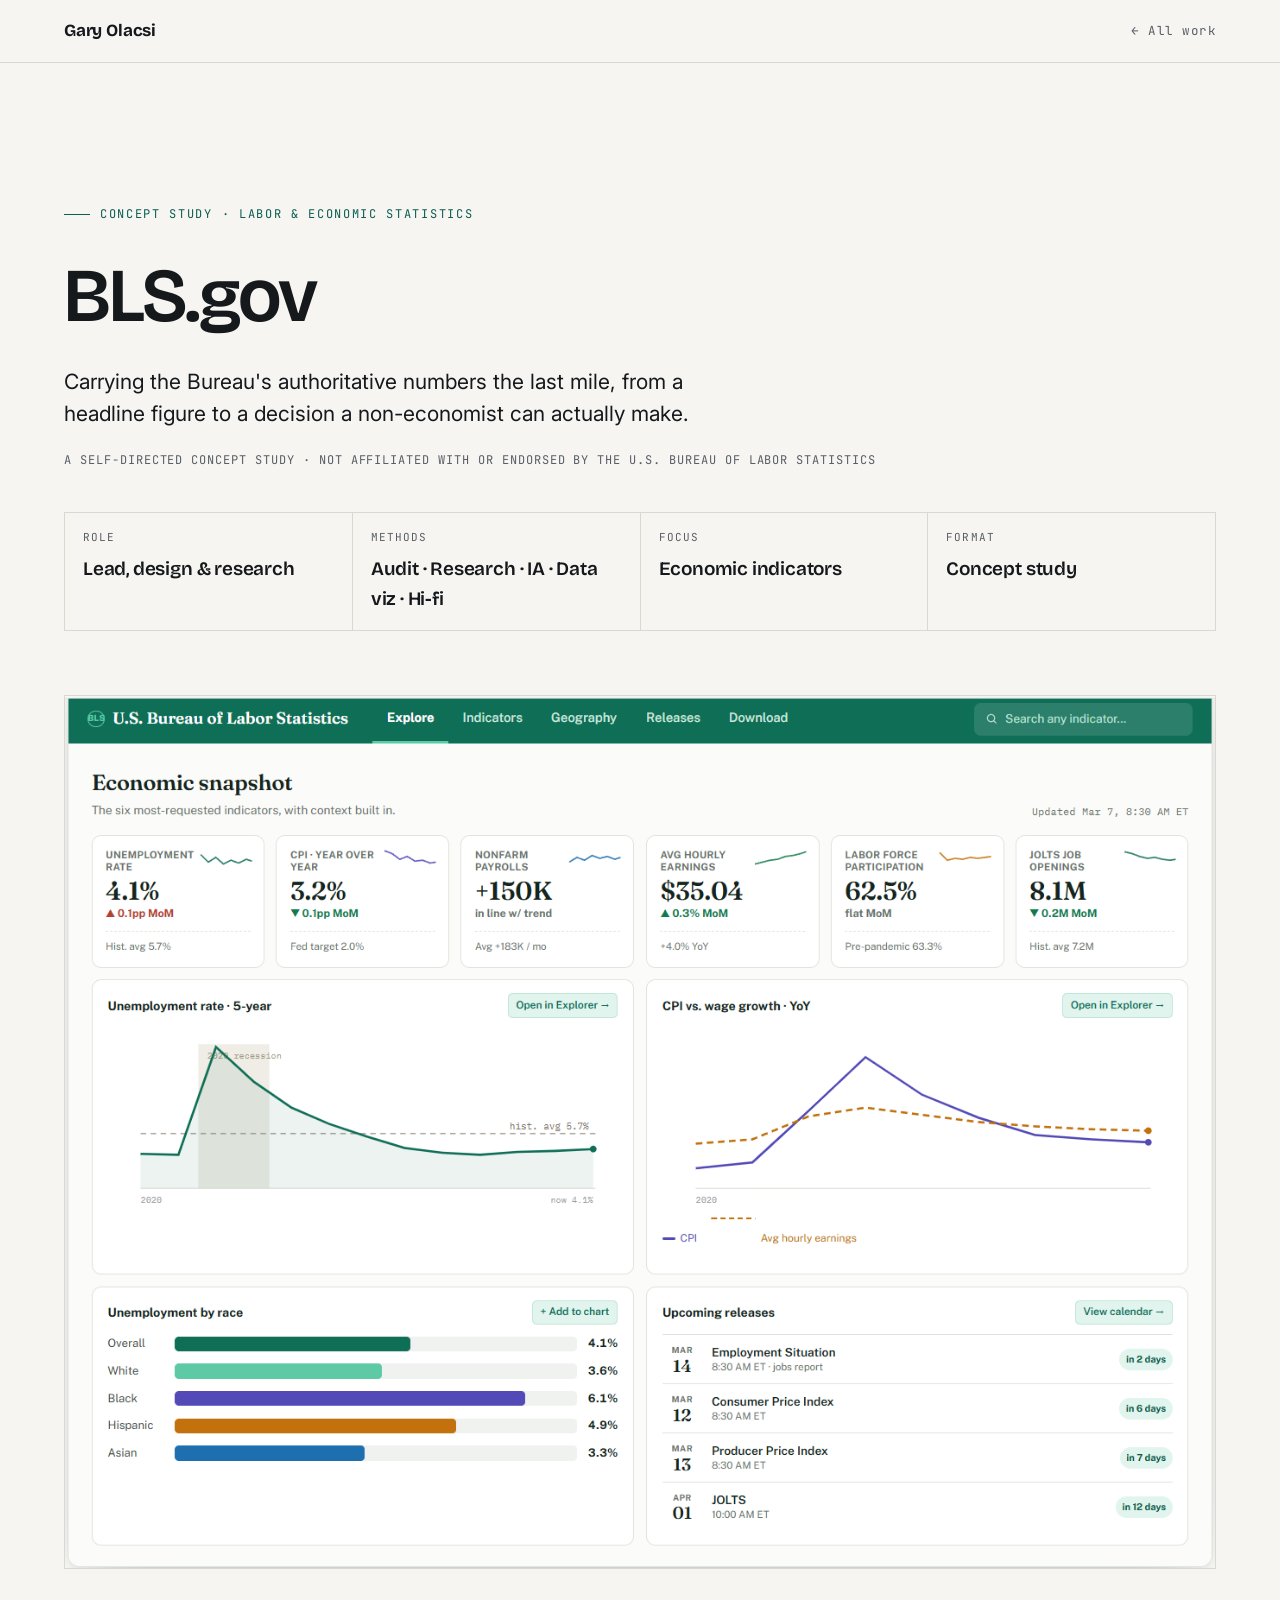
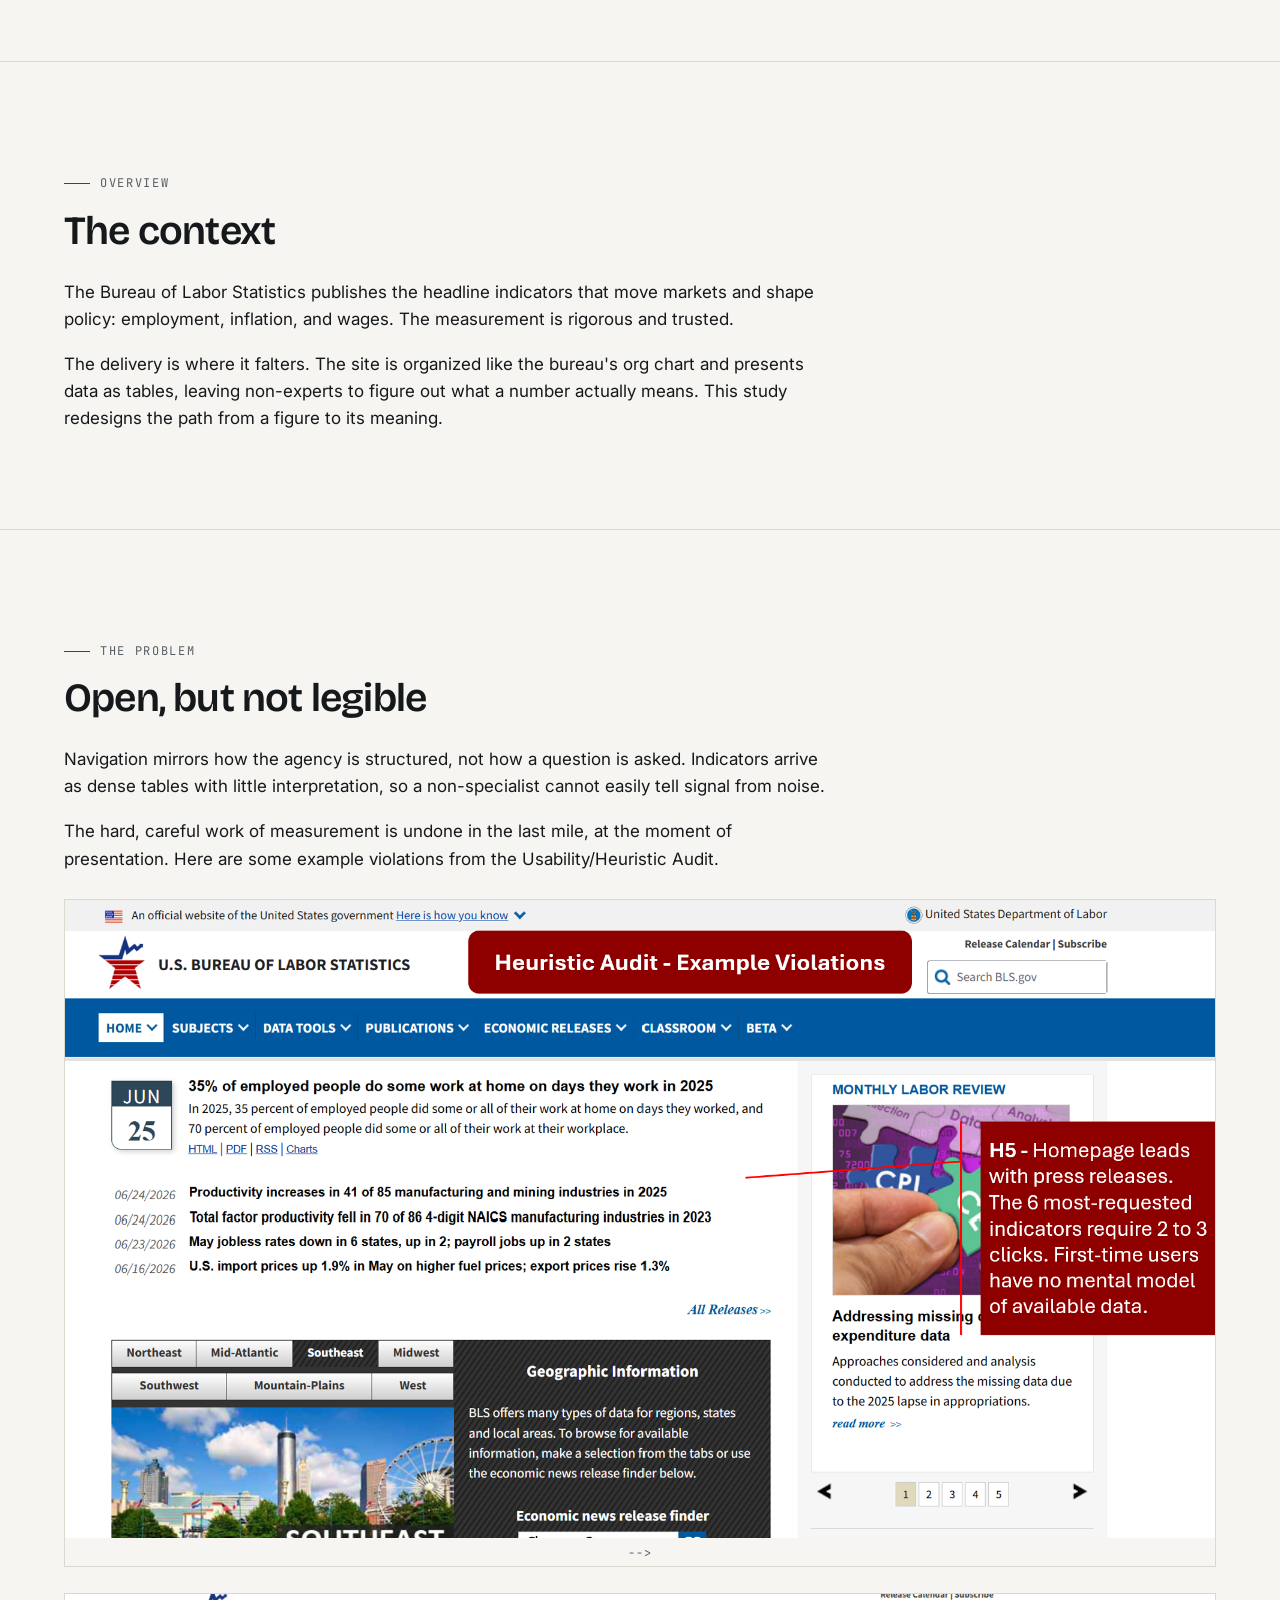
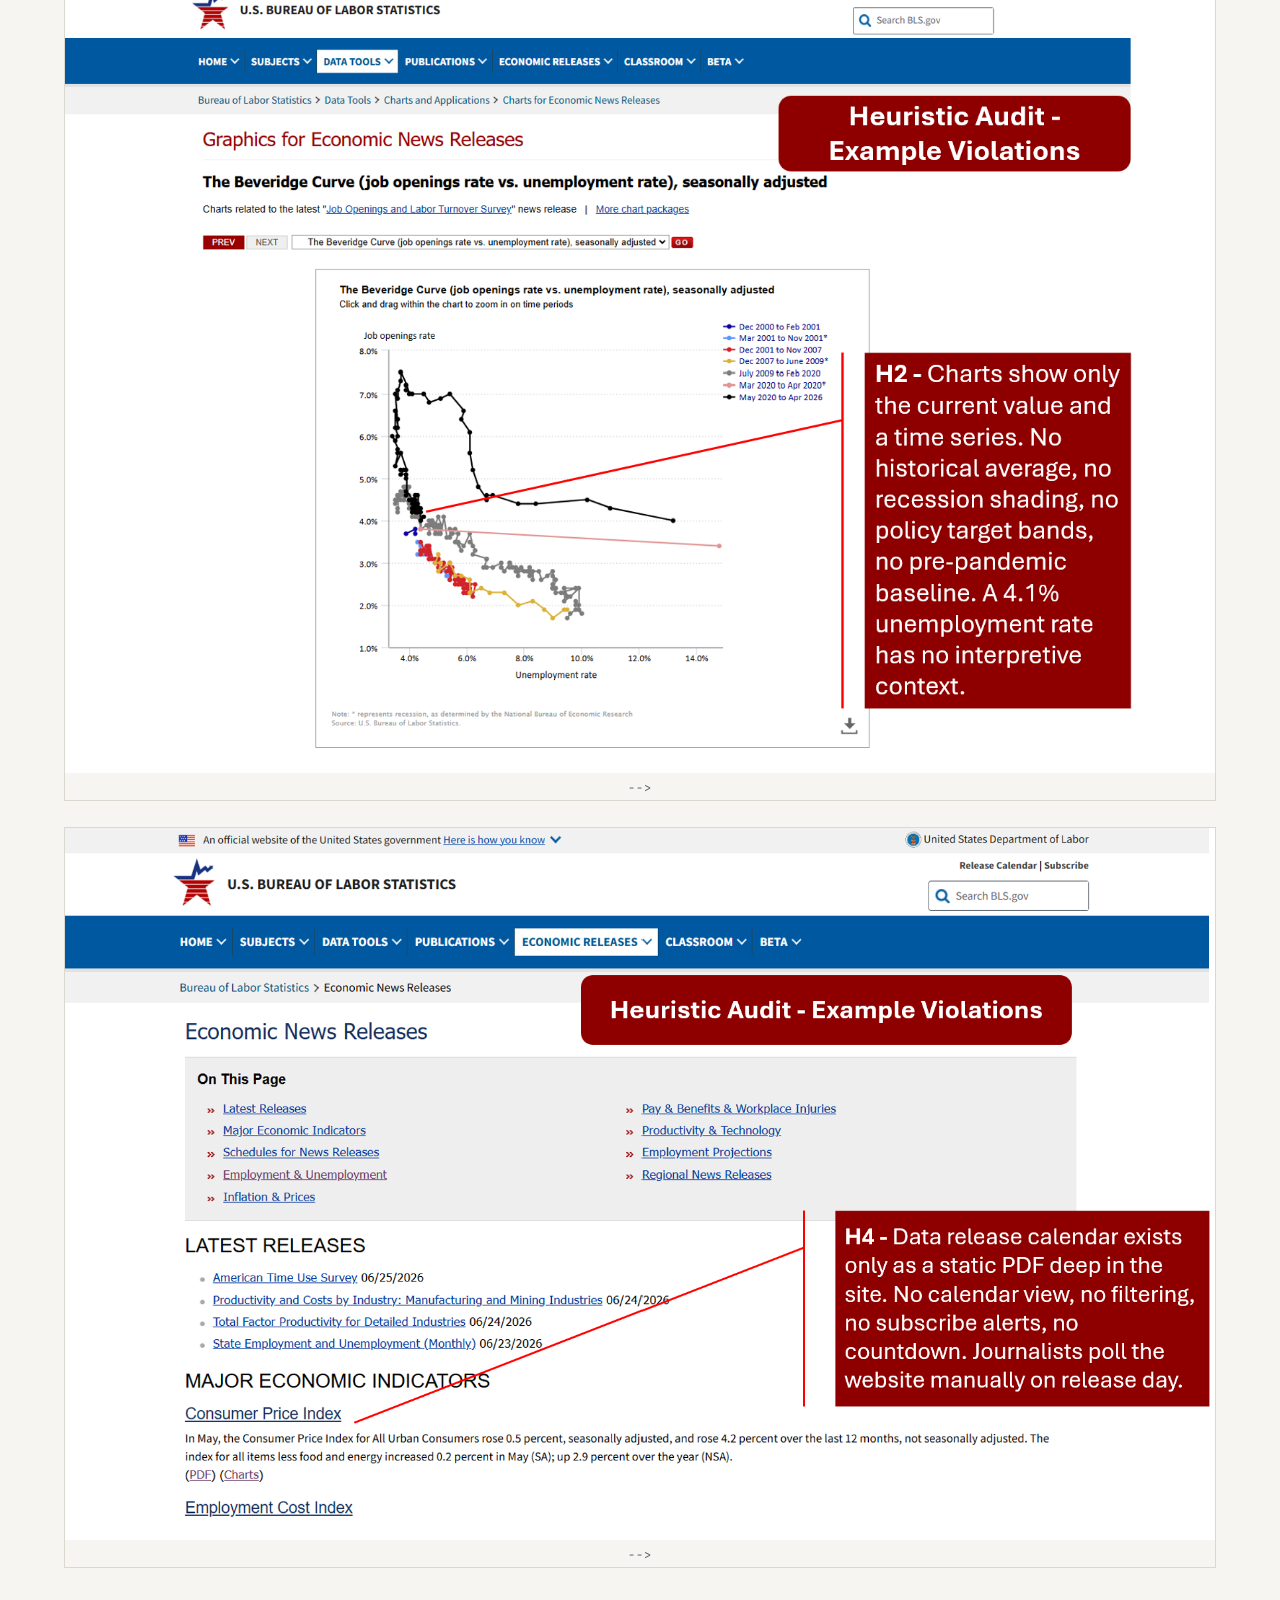
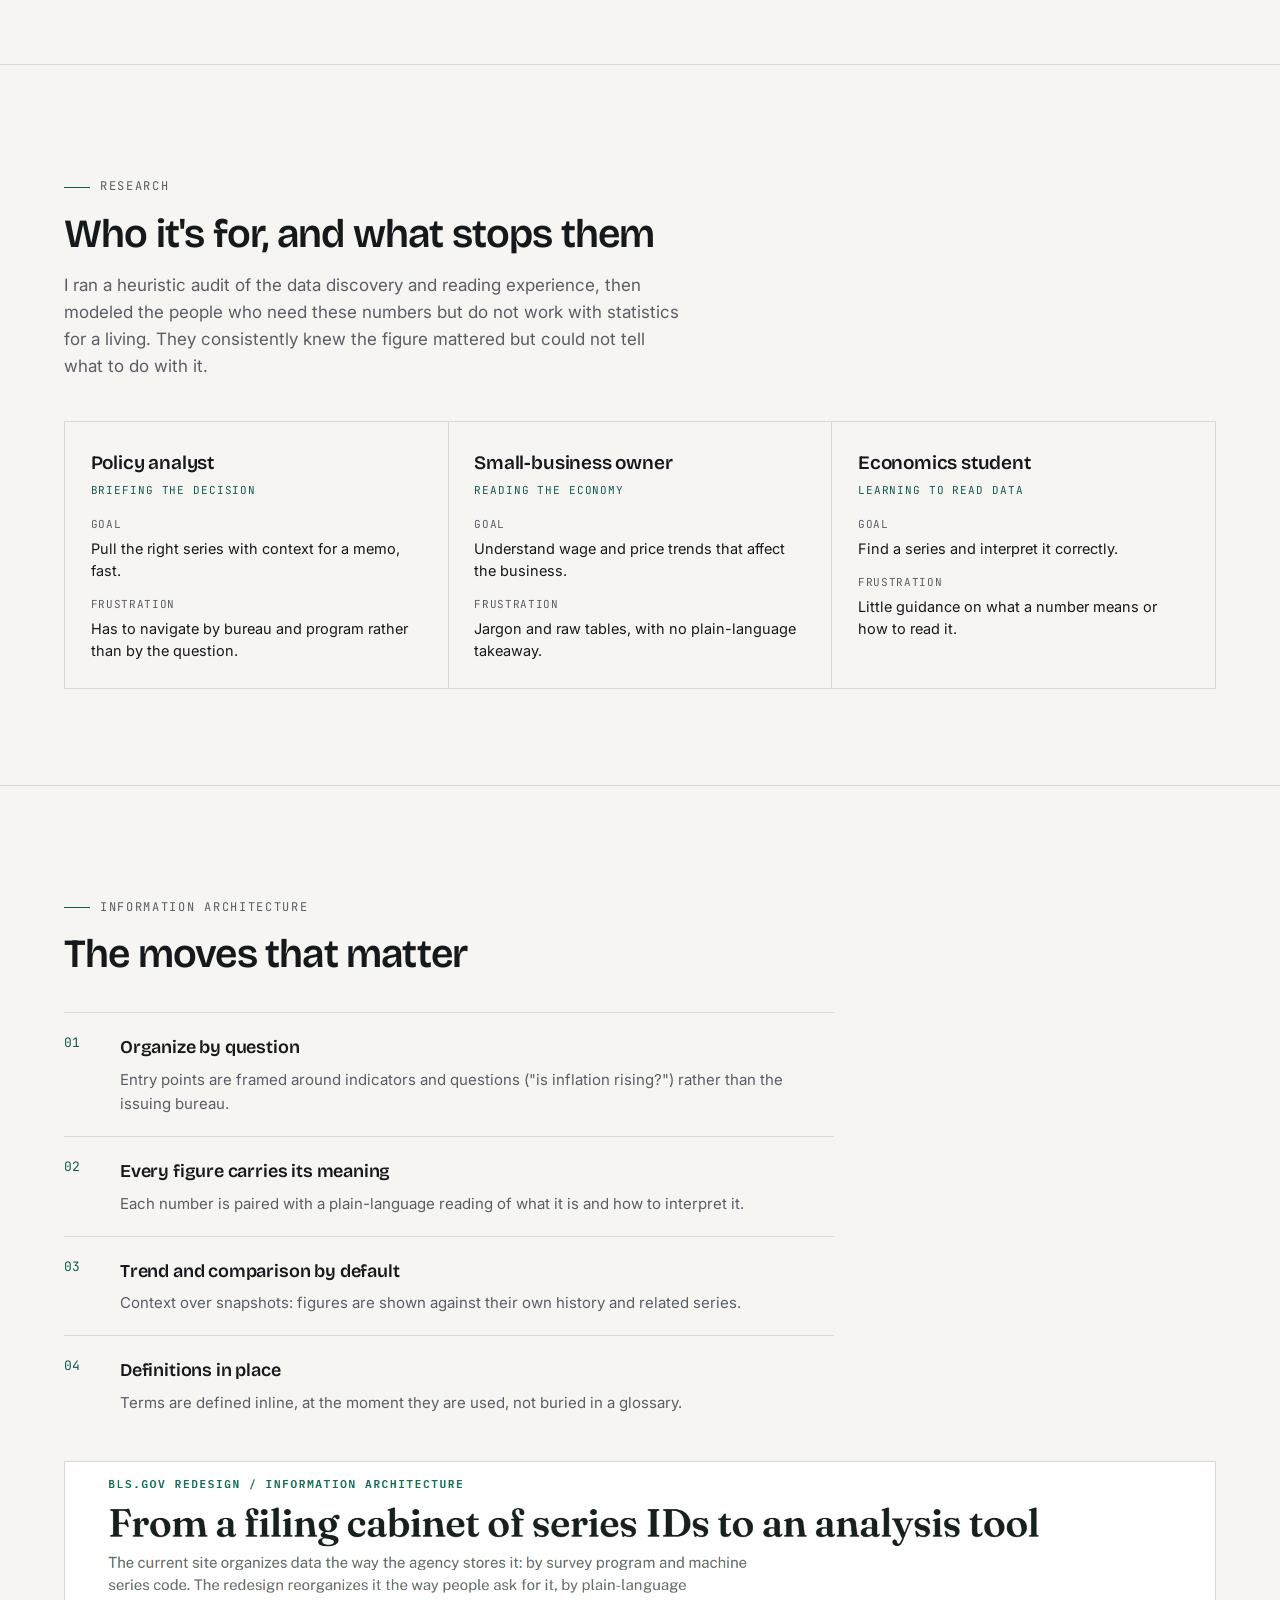
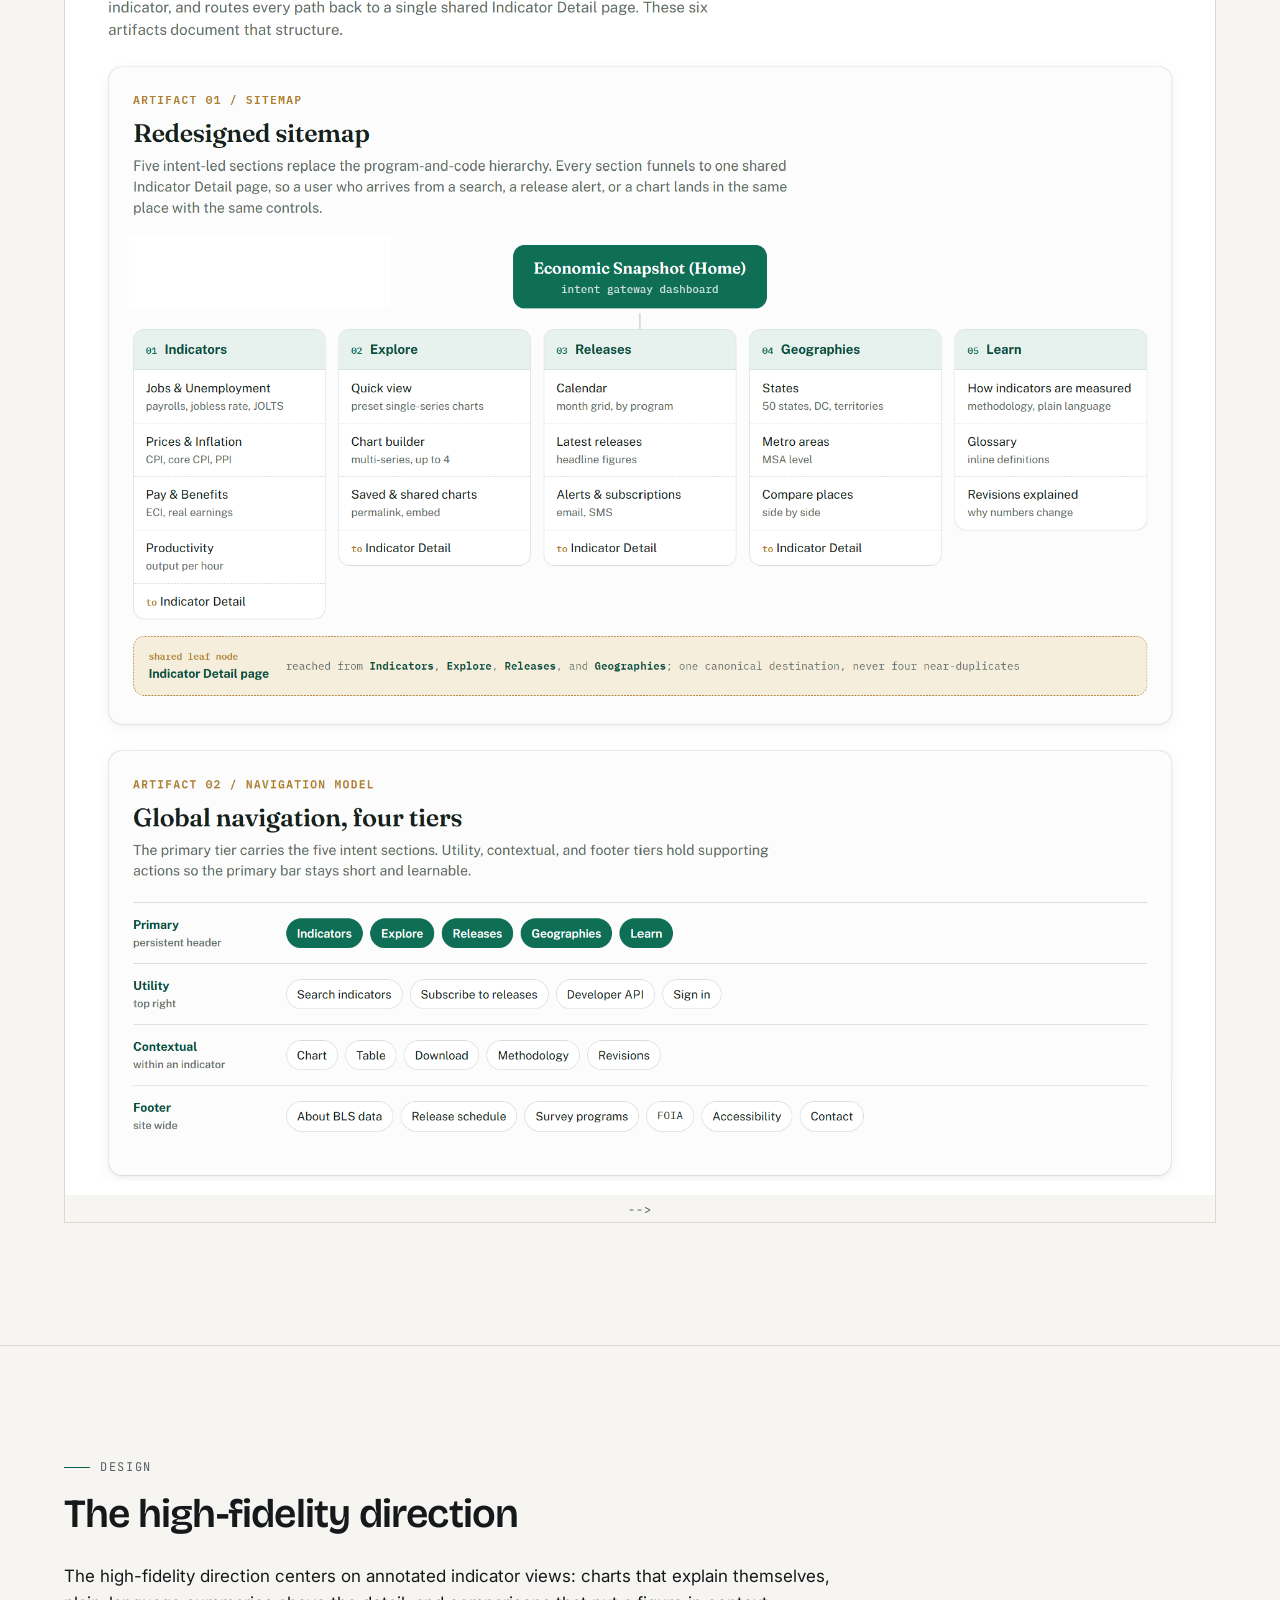
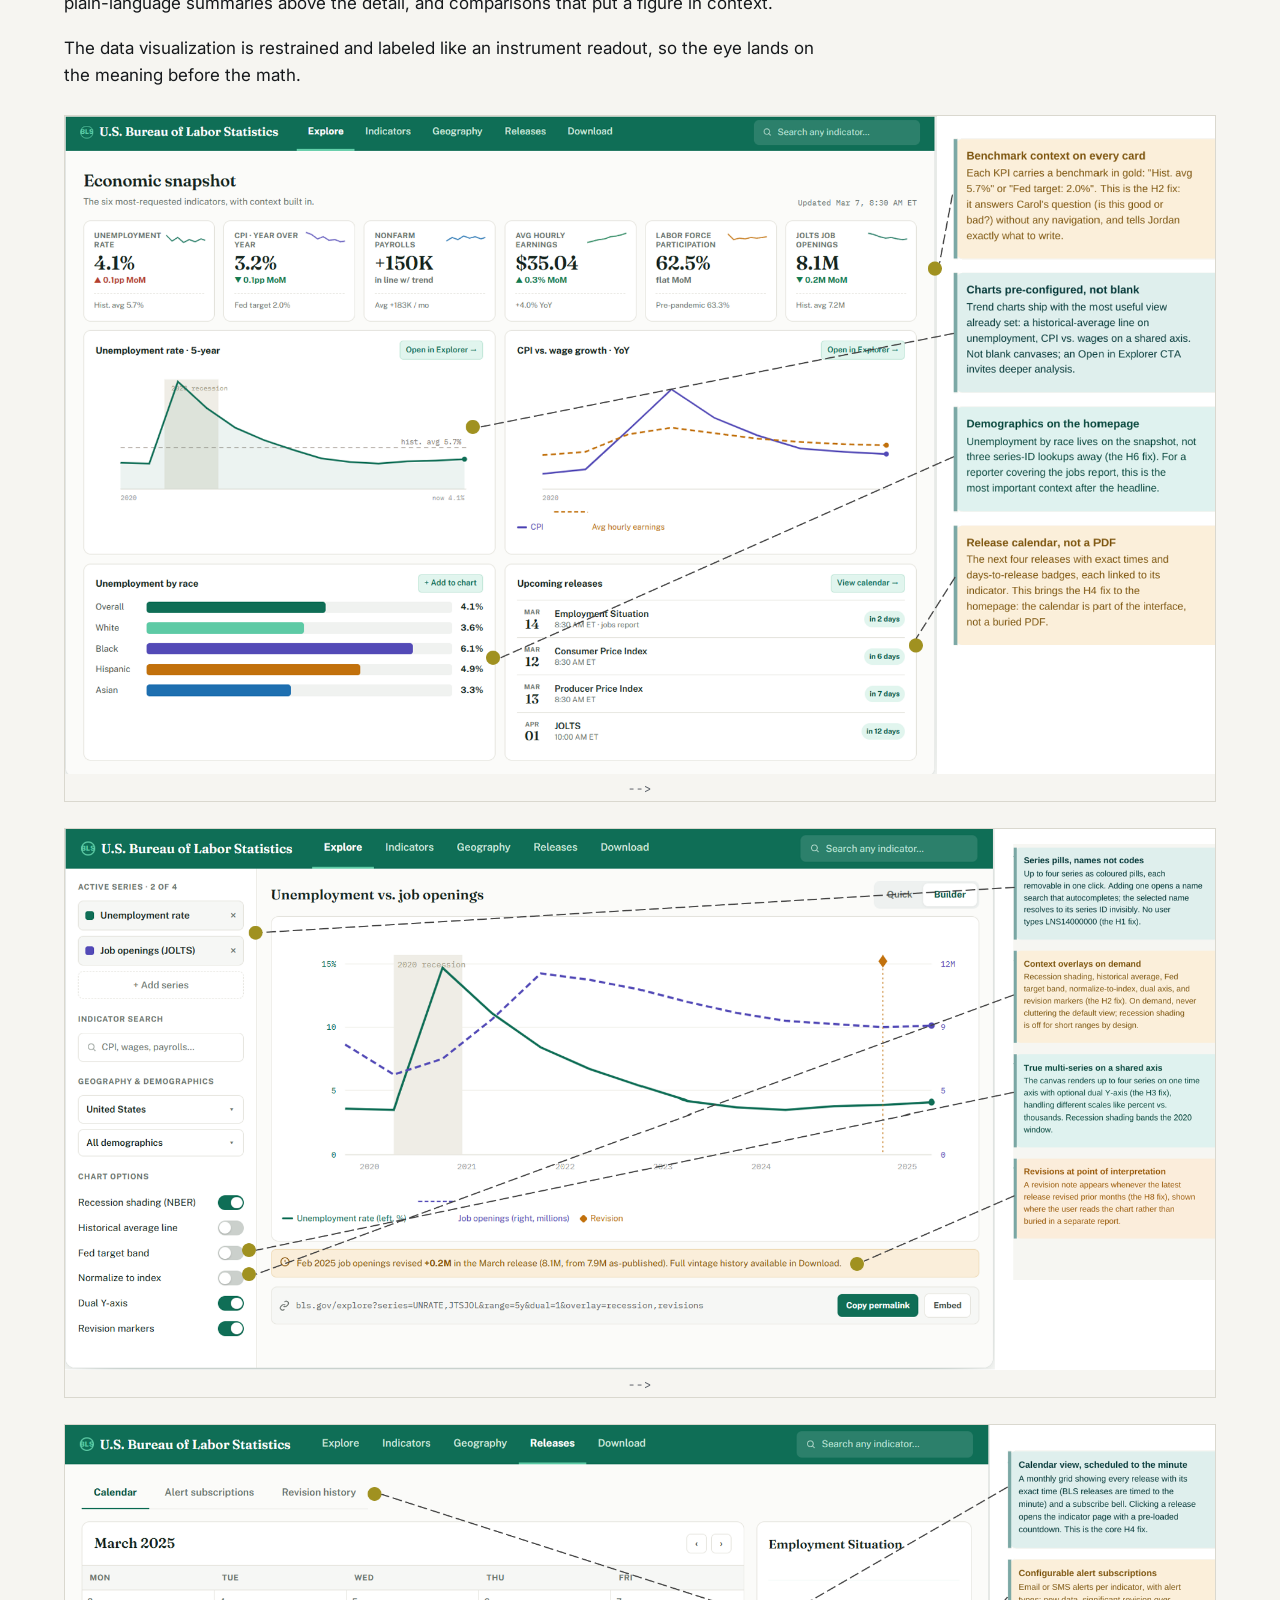
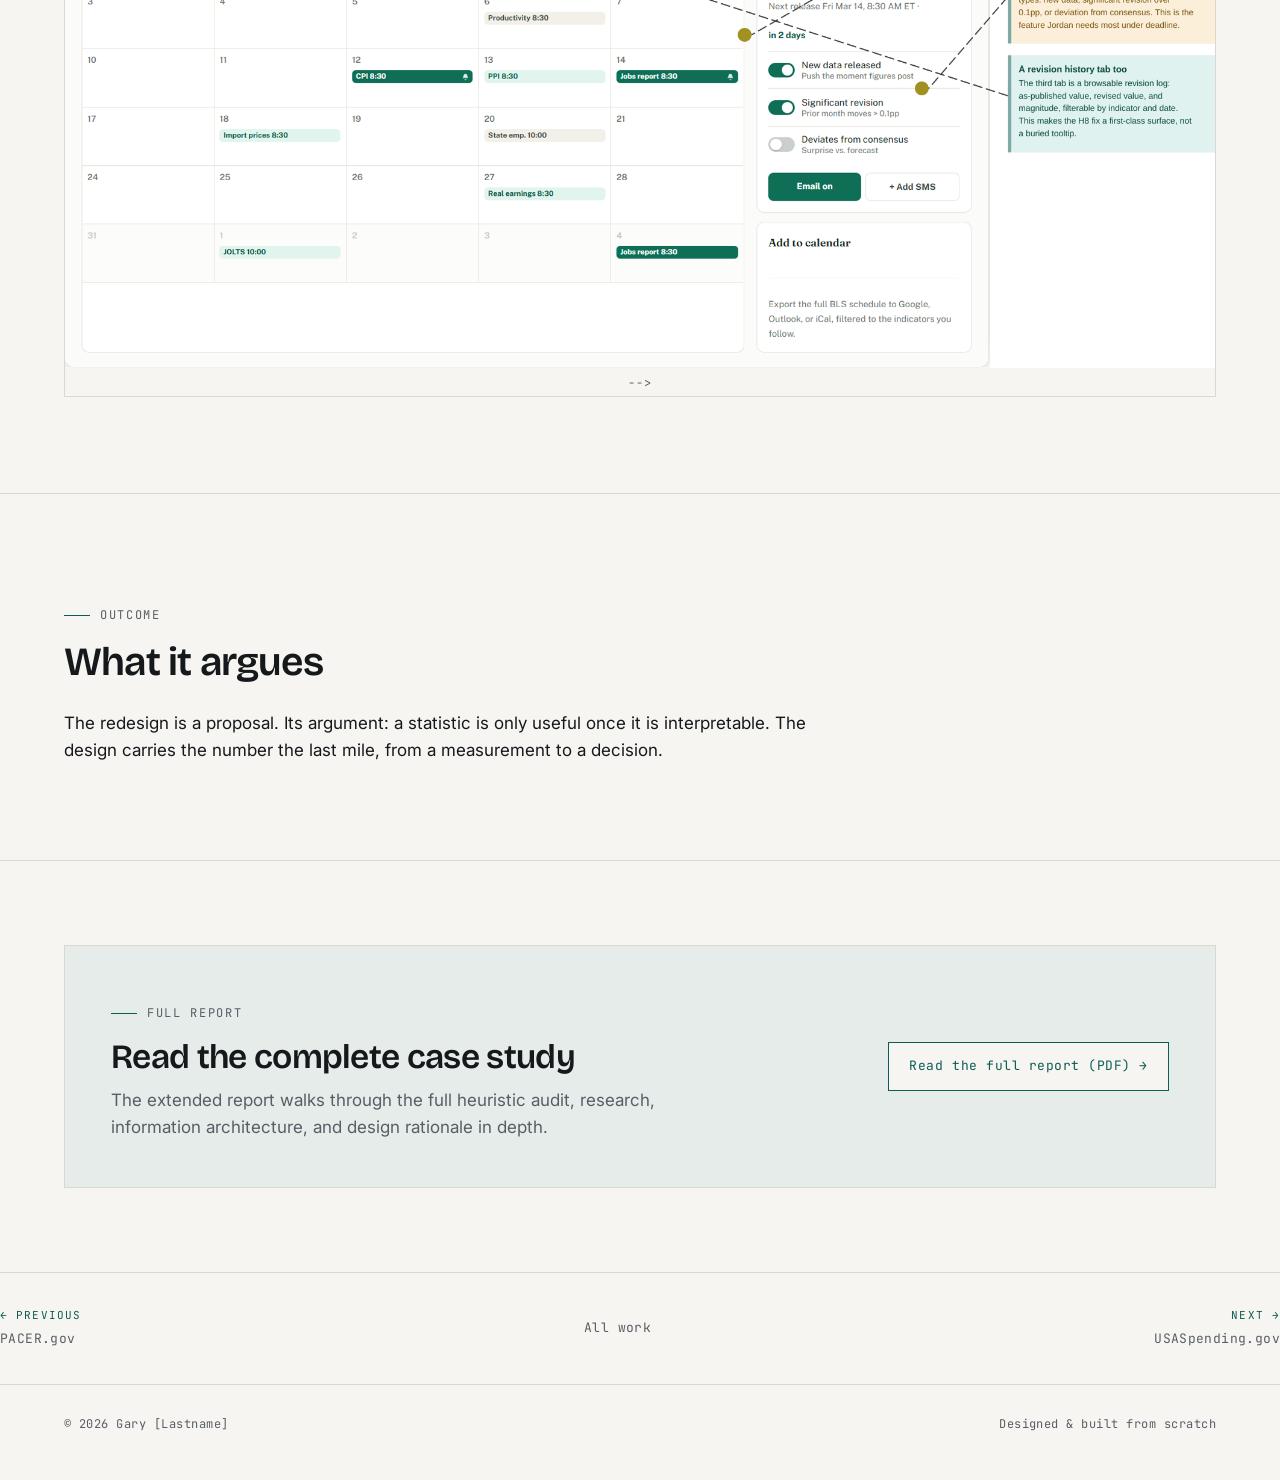
==== bls.html @ 6c7b2edc "Add files via upload" ====
<!DOCTYPE html>
<html lang="en">
<head>
<meta charset="UTF-8" />
<meta name="viewport" content="width=device-width, initial-scale=1.0" />
<title>BLS.gov — Case study — Gary Olacsi</title>
<meta name="description" content="Carrying the Bureau's authoritative numbers the last mile, from a headline figure to a decision a non-economist can actually make." />
<link rel="preconnect" href="https://fonts.googleapis.com" />
<link rel="preconnect" href="https://fonts.gstatic.com" crossorigin />
<link href="https://fonts.googleapis.com/css2?family=Bricolage+Grotesque:opsz,wght@12..96,400;12..96,500;12..96,600;12..96,700&family=Inter:wght@400;500;600&family=JetBrains+Mono:wght@400;500&display=swap" rel="stylesheet" />
<link rel="stylesheet" href="styles.css" />
</head>
<body>

  <header class="topbar">
    <div class="wrap topbar-inner">
      <!-- EDIT: your name -->
      <a href="index.html" class="brand">Gary Olacsi<span class="dot"></span></a>
      <nav class="nav" aria-label="Primary">
        <a class="back-link" href="index.html#work">← All work</a>
      </nav>
    </div>
  </header>

  <main id="top">

    <!-- ===== HERO ===== -->
    <section class="hero">
      <div class="wrap">
        <p class="eyebrow reveal">Concept study · Labor &amp; economic statistics</p>
        <h1 class="reveal">BLS.gov</h1>
        <p class="hero-lede reveal">Carrying the Bureau's authoritative numbers the last mile, from a headline figure to a decision a non-economist can actually make.</p>
        <p class="readout reveal" style="margin-top:20px;">A self-directed concept study · Not affiliated with or endorsed by the U.S. Bureau of Labor Statistics</p>

        <div class="hero-meta reveal">
          <div class="cell"><span class="k">Role</span><span class="v">Lead, design &amp; research</span></div>
          <div class="cell"><span class="k">Methods</span><span class="v">Audit · Research · IA · Data viz · Hi-fi</span></div>
          <div class="cell"><span class="k">Focus</span><span class="v">Economic indicators</span></div>
          <div class="cell"><span class="k">Format</span><span class="v">Concept study</span></div>
        </div>

      </div>
      <!-- EDIT: replace the span with <img src="images/bls-hero2.png" alt="..."> -->
      <div class="wrap-wide">
        <div class="shot cs-shot reveal"><span><img src="images/bls-hero2.png" alt="BLS.gov redesign key screen" /></span></div>
      </div>
    </section>

    <!-- ===== OVERVIEW ===== -->
    <section class="band">
      <div class="wrap">
        <div class="band-head reveal">
          <p class="eyebrow">Overview</p>
          <h2>The context</h2>
        </div>
        <div class="prose reveal" style="margin-top:26px;">
          <p>The Bureau of Labor Statistics publishes the headline indicators that move markets and shape policy: employment, inflation, and wages. The measurement is rigorous and trusted.</p>
          <p>The delivery is where it falters. The site is organized like the bureau's org chart and presents data as tables, leaving non-experts to figure out what a number actually means. This study redesigns the path from a figure to its meaning.</p>
        </div>
      </div>
    </section>

    <!-- ===== PROBLEM ===== -->
    <section class="band">
      <div class="wrap">
        <div class="band-head reveal">
          <p class="eyebrow">The problem</p>
          <h2>Open, but not legible</h2>
        </div>
        <div class="prose reveal" style="margin-top:26px;">
          <p>Navigation mirrors how the agency is structured, not how a question is asked. Indicators arrive as dense tables with little interpretation, so a non-specialist cannot easily tell signal from noise.</p>
          <p>The hard, careful work of measurement is undone in the last mile, at the moment of presentation. Here are some example violations from the Usability/Heuristic Audit.</p>
        </div>
        <!-- EDIT: replace the span with <img src="images/bls-problem-issue.png" alt="..."> -->
        <div class="shot reveal"><span><img src="images/bls-problem-issue.png" alt="..."> --></span></div>
        <div class="prose reveal" style="margin-top:26px;">
          <p></p>
          <p></p>
        </div>
        <!-- EDIT: replace the span with <img src="images/bls-problem-issue2.png" alt="..."> -->
        <div class="shot reveal"><span><img src="images/bls-problem-issue2.png" alt="..."> --></span></div>
        <div class="prose reveal" style="margin-top:26px;">
          <p></p>
          <p></p>
        </div>
        <!-- EDIT: replace the span with <img src="images/bls-problem-issue3.png" alt="..."> -->
        <div class="shot reveal"><span><img src="images/bls-problem-issue3.png" alt="..."> --></span></div>
      </div>
        
    </section>

    <!-- ===== RESEARCH ===== -->
    <section class="band">
      <div class="wrap">
        <div class="band-head reveal">
          <p class="eyebrow">Research</p>
          <h2>Who it's for, and what stops them</h2>
          <p>I ran a heuristic audit of the data discovery and reading experience, then modeled the people who need these numbers but do not work with statistics for a living. They consistently knew the figure mattered but could not tell what to do with it.</p>
        </div>
        <!-- EDIT: swap in your real personas, goals, and pain points -->
        <div class="persona-grid reveal">
          <article class="persona">
            <h3 class="role">Policy analyst</h3>
            <p class="tagline">Briefing the decision</p>
            <dl>
              <dt>Goal</dt><dd>Pull the right series with context for a memo, fast.</dd>
              <dt>Frustration</dt><dd>Has to navigate by bureau and program rather than by the question.</dd>
            </dl>
          </article>
          <article class="persona">
            <h3 class="role">Small-business owner</h3>
            <p class="tagline">Reading the economy</p>
            <dl>
              <dt>Goal</dt><dd>Understand wage and price trends that affect the business.</dd>
              <dt>Frustration</dt><dd>Jargon and raw tables, with no plain-language takeaway.</dd>
            </dl>
          </article>
          <article class="persona">
            <h3 class="role">Economics student</h3>
            <p class="tagline">Learning to read data</p>
            <dl>
              <dt>Goal</dt><dd>Find a series and interpret it correctly.</dd>
              <dt>Frustration</dt><dd>Little guidance on what a number means or how to read it.</dd>
            </dl>
          </article>
        </div>
      </div>
    </section>

    <!-- ===== INFORMATION ARCHITECTURE ===== -->
    <section class="band">
      <div class="wrap">
        <div class="band-head reveal">
          <p class="eyebrow">Information architecture</p>
          <h2>The moves that matter</h2>
        </div>
        <ol class="steps reveal">
          <li><h4>Organize by question</h4><p>Entry points are framed around indicators and questions ("is inflation rising?") rather than the issuing bureau.</p></li>
          <li><h4>Every figure carries its meaning</h4><p>Each number is paired with a plain-language reading of what it is and how to interpret it.</p></li>
          <li><h4>Trend and comparison by default</h4><p>Context over snapshots: figures are shown against their own history and related series.</p></li>
          <li><h4>Definitions in place</h4><p>Terms are defined inline, at the moment they are used, not buried in a glossary.</p></li>
        </ol>
        <!-- EDIT: drop your sitemap / IA diagram here -->
        <!-- EDIT: replace the span with <img src="images/bls-ia-rationale.png" alt="..."> -->
        <div class="shot reveal"><span><img src="images/bls-ia-rationale.png" alt="..."> --></span></div>
        <div class="prose reveal" style="margin-top:26px;">
          <p></p>
          <p></p>
 
      </div>
    </section>

    <!-- ===== DESIGN ===== -->
    <section class="band">
      <div class="wrap">
        <div class="band-head reveal">
          <p class="eyebrow">Design</p>
          <h2>The high-fidelity direction</h2>
        </div>
        <div class="prose reveal" style="margin-top:26px;">
          <p>The high-fidelity direction centers on annotated indicator views: charts that explain themselves, plain-language summaries above the detail, and comparisons that put a figure in context.</p>
          <p>The data visualization is restrained and labeled like an instrument readout, so the eye lands on the meaning before the math.</p>
        </div>
        <!-- EDIT: replace the span with <img src="images/bls-redesign-home.png" alt="..."> -->
        <div class="shot reveal"><span><img src="images/bls-redesign-home.png" alt="..."> --></span></div>
        <div class="prose reveal" style="margin-top:26px;">
          <p></p>
          <p></p>
        </div>
        <!-- EDIT: replace the span with <img src="images/bls-redesign-DataTool.png" alt="..."> -->
        <div class="shot reveal"><span><img src="images/bls-redesign-DataTool.png" alt="..."> --></span></div>
        <!-- EDIT: replace the span with <img src="images/bls-redesign-ReleaseSchedule.png" alt="..."> -->
        <div class="shot reveal"><span><img src="images/bls-redesign-ReleaseSchedule.png" alt="..."> --></span></div>
      </div>
    </section>

    <!-- ===== OUTCOME ===== -->
    <section class="band">
      <div class="wrap">
        <div class="band-head reveal">
          <p class="eyebrow">Outcome</p>
          <h2>What it argues</h2>
        </div>
        <div class="prose reveal" style="margin-top:26px;">
          <p>The redesign is a proposal. Its argument: a statistic is only useful once it is interpretable. The design carries the number the last mile, from a measurement to a decision.</p>
        </div>
      </div>
    </section>

    <!-- ===== FULL REPORT ===== -->
    <section class="report">
      <div class="wrap">
        <div class="report-card reveal">
          <div class="rc-text">
            <p class="eyebrow">Full report</p>
            <h2>Read the complete case study</h2>
            <p>The extended report walks through the full heuristic audit, research, information architecture, and design rationale in depth.</p>
          </div>
          <!-- EDIT: point href at your report, e.g. reports/bls-report.pdf (or an external link) -->
          <a class="btn accent" href="reports/bls-report.pdf">Read the full report (PDF) →</a>
        </div>
      </div>
    </section>

    <!-- ===== PAGER ===== -->
    <nav class="pager" aria-label="More case studies">
      <div class="wrap pager-inner">
        <a class="prev" href="pacer.html"><span class="lbl">← Previous</span>PACER.gov</a>
        <a class="back-link" href="index.html#work">All work</a>
        <a class="next" href="usaspending.html"><span class="lbl">Next →</span>USASpending.gov</a>
      </div>
    </nav>

  </main>

  <footer>
    <div class="wrap foot-inner">
      <p>© <span id="year"></span> Gary [Lastname]</p>
      <p>Designed &amp; built from scratch</p>
    </div>
  </footer>

  <script>
    document.getElementById("year").textContent = new Date().getFullYear();
    var els = document.querySelectorAll(".reveal");
    if ("IntersectionObserver" in window && !window.matchMedia("(prefers-reduced-motion: reduce)").matches) {
      var io = new IntersectionObserver(function (entries) {
        entries.forEach(function (e) { if (e.isIntersecting) { e.target.classList.add("in"); io.unobserve(e.target); } });
      }, { threshold: 0.12 });
      els.forEach(function (el) { io.observe(el); });
    } else { els.forEach(function (el) { el.classList.add("in"); }); }
  </script>

</body>
</html>
---- styles.css ----
/* ============================================================
   Portfolio: shared design system
   Edit colors and fonts here once; every page updates.
   ============================================================ */

:root {
  --paper:      #F6F5F1;
  --paper-2:    #EFEEE8;
  --ink:        #16191C;
  --muted:      #595E66;
  --line:       #DAD8CF;
  --accent:     #0C5D52;
  --accent-ink: #073A33;
  --accent-tint:#E5ECE9;

  --display: "Bricolage Grotesque", ui-sans-serif, system-ui, sans-serif;
  --body:    "Inter", ui-sans-serif, system-ui, sans-serif;
  --mono:    "JetBrains Mono", ui-monospace, "SFMono-Regular", monospace;

  --maxw: 1320px;
  --wide: 1500px;
  --readw: 70ch;
  --gutter: clamp(20px, 5vw, 64px);
}

* { box-sizing: border-box; }
html { scroll-behavior: smooth; }
@media (prefers-reduced-motion: reduce) { html { scroll-behavior: auto; } }

body {
  margin: 0;
  background: var(--paper);
  color: var(--ink);
  font-family: var(--body);
  font-size: 17px;
  line-height: 1.6;
  -webkit-font-smoothing: antialiased;
  text-rendering: optimizeLegibility;
}

a { color: inherit; }

.wrap {
  max-width: var(--maxw);
  margin: 0 auto;
  padding-left: var(--gutter);
  padding-right: var(--gutter);
}

/* ---------- monospace readout / eyebrow system (the signature) ---------- */
.readout {
  font-family: var(--mono);
  font-size: 12px;
  letter-spacing: 0.08em;
  text-transform: uppercase;
  color: var(--muted);
}
.eyebrow {
  font-family: var(--mono);
  font-size: 12px;
  letter-spacing: 0.14em;
  text-transform: uppercase;
  color: var(--accent);
  display: inline-flex;
  align-items: center;
  gap: 10px;
}
.eyebrow::before {
  content: "";
  width: 26px;
  height: 1px;
  background: var(--accent);
  display: inline-block;
}

/* ---------- top bar ---------- */
.topbar {
  position: sticky;
  top: 0;
  z-index: 50;
  background: color-mix(in srgb, var(--paper) 86%, transparent);
  backdrop-filter: saturate(140%) blur(8px);
  border-bottom: 1px solid var(--line);
}
.topbar-inner {
  display: flex;
  align-items: center;
  justify-content: space-between;
  height: 62px;
}
.brand {
  font-family: var(--display);
  font-weight: 700;
  font-size: 17px;
  letter-spacing: -0.01em;
  text-decoration: none;
}
.brand .dot { color: var(--accent); }
.nav { display: flex; gap: 26px; align-items: center; }
.nav a {
  font-family: var(--mono);
  font-size: 12.5px;
  letter-spacing: 0.04em;
  text-decoration: none;
  color: var(--muted);
  padding: 4px 0;
  border-bottom: 1px solid transparent;
  transition: color .18s ease, border-color .18s ease;
}
.nav a:hover, .nav a:focus-visible { color: var(--ink); border-color: var(--accent); }
@media (max-width: 680px) { .nav.primary { display: none; } }

/* back link used on case study pages */
.back-link {
  font-family: var(--mono);
  font-size: 12.5px;
  letter-spacing: 0.04em;
  text-decoration: none;
  color: var(--muted);
  display: inline-flex;
  gap: 8px;
  transition: color .18s ease;
}
.back-link:hover, .back-link:focus-visible { color: var(--accent); }

/* ---------- hero ---------- */
.hero { padding: clamp(56px, 11vw, 130px) 0 clamp(48px, 8vw, 92px); }
.hero h1 {
  font-family: var(--display);
  font-weight: 600;
  font-size: clamp(34px, 6.4vw, 76px);
  line-height: 1.02;
  letter-spacing: -0.025em;
  margin: 22px 0 0;
  max-width: 16ch;
}
.hero h1 em { font-style: normal; color: var(--accent); }
.hero-lede {
  margin: 30px 0 0;
  font-size: clamp(17px, 2.1vw, 21px);
  line-height: 1.55;
  max-width: 54ch;
  color: var(--ink);
}
.hero-meta {
  margin-top: 42px;
  display: grid;
  grid-template-columns: repeat(4, minmax(0,1fr));
  gap: 1px;
  background: var(--line);
  border: 1px solid var(--line);
}
.hero-meta .cell { background: var(--paper); padding: 16px 18px; }
.hero-meta .k { display: block; font-family: var(--mono); font-size: 11px; letter-spacing: 0.1em; text-transform: uppercase; color: var(--muted); }
.hero-meta .v { display: block; margin-top: 7px; font-family: var(--display); font-weight: 600; font-size: clamp(15px, 1.8vw, 19px); letter-spacing: -0.01em; }
@media (max-width: 1080px) { .hero-meta { grid-template-columns: repeat(2,1fr); } }

/* ---------- generic section frame ---------- */
.band { padding: clamp(54px, 8vw, 96px) 0; border-top: 1px solid var(--line); }
.band-head { max-width: 60ch; }
.band-head h2 {
  font-family: var(--display);
  font-weight: 600;
  font-size: clamp(26px, 3.6vw, 40px);
  line-height: 1.08;
  letter-spacing: -0.02em;
  margin: 16px 0 0;
}
.band-head p { color: var(--muted); margin: 16px 0 0; max-width: 56ch; }

/* ---------- selected work (home) ---------- */
.work-list { margin-top: 48px; display: grid; gap: 1px; background: var(--line); border: 1px solid var(--line); }
.case {
  background: var(--paper);
  display: grid;
  grid-template-columns: 64px 1fr;
  gap: 0 28px;
  padding: clamp(26px, 4vw, 42px) clamp(22px, 3vw, 38px);
  transition: background .2s ease;
}
.case:hover { background: var(--paper-2); }
.case-index { font-family: var(--mono); font-size: 13px; color: var(--accent); padding-top: 6px; }
.case-title {
  font-family: var(--display);
  font-weight: 600;
  font-size: clamp(22px, 3vw, 32px);
  letter-spacing: -0.02em;
  line-height: 1.1;
  margin: 0;
}
.case-title a { text-decoration: none; transition: color .18s ease; }
.case-title a:hover, .case-title a:focus-visible { color: var(--accent); }
.case-kicker { font-family: var(--mono); font-size: 12px; letter-spacing: 0.08em; text-transform: uppercase; color: var(--muted); margin: 0 0 8px; }
.case-summary { margin: 16px 0 0; max-width: 60ch; color: var(--ink); }

.case-grid { display: grid; grid-template-columns: repeat(2, minmax(0,1fr)); gap: 22px 38px; margin-top: 26px; }
.case-grid h4 { font-family: var(--mono); font-size: 11.5px; letter-spacing: 0.1em; text-transform: uppercase; color: var(--accent); margin: 0 0 8px; font-weight: 500; }
.case-grid p { margin: 0; font-size: 15.5px; line-height: 1.55; color: var(--ink); }
@media (max-width: 620px) { .case-grid { grid-template-columns: 1fr; } }

/* methods: a plain readout line, NOT clickable chips */
.case-methods {
  margin-top: 24px;
  font-family: var(--mono);
  font-size: 12.5px;
  letter-spacing: 0.03em;
  color: var(--muted);
  line-height: 1.7;
}
.case-methods .label { color: var(--accent); text-transform: uppercase; letter-spacing: 0.1em; margin-right: 6px; }

/* the one real link out of each card */
.case-cta {
  margin-top: 26px;
  display: inline-flex;
  align-items: center;
  gap: 9px;
  font-family: var(--mono);
  font-size: 13px;
  letter-spacing: 0.03em;
  color: var(--accent);
  text-decoration: none;
  border-bottom: 1px solid transparent;
  padding-bottom: 2px;
  transition: border-color .18s ease, gap .18s ease;
}
.case-cta:hover, .case-cta:focus-visible { border-color: var(--accent); gap: 14px; }

/* image slot the user can drop a screenshot into */
.shot {
  margin-top: 26px;
  aspect-ratio: 16 / 8;
  border: 1px dashed var(--line);
  background:
    repeating-linear-gradient(135deg, transparent 0 12px, rgba(12,93,82,0.03) 12px 13px),
    var(--paper-2);
  display: flex;
  align-items: center;
  justify-content: center;
  text-align: center;
  overflow: hidden;
}
.shot.tall { aspect-ratio: 16 / 10; }
.shot span { font-family: var(--mono); font-size: 12px; letter-spacing: 0.06em; color: var(--muted); padding: 0 16px; }
.shot img { width: 100%; height: auto; display: block; }

@media (max-width: 560px) {
  .case { grid-template-columns: 1fr; gap: 6px; }
  .case-index { padding-top: 0; }
}

/* ---------- approach ---------- */
.approach-grid { margin-top: 48px; display: grid; grid-template-columns: repeat(3, 1fr); gap: 1px; background: var(--line); border: 1px solid var(--line); }
.approach-grid .col { background: var(--paper); padding: 30px clamp(22px,2.4vw,30px); }
.approach-grid .num { font-family: var(--mono); font-size: 12px; color: var(--accent); }
.approach-grid h3 { font-family: var(--display); font-weight: 600; font-size: 20px; letter-spacing: -0.01em; margin: 14px 0 10px; }
.approach-grid p { margin: 0; font-size: 15px; color: var(--muted); line-height: 1.55; }
@media (max-width: 760px) { .approach-grid { grid-template-columns: 1fr; } }

/* ---------- capabilities ---------- */
.cap-wrap { margin-top: 44px; display: grid; grid-template-columns: 1fr 1fr; gap: clamp(28px, 5vw, 72px); }
.cap-block h3 { font-family: var(--mono); font-size: 12px; letter-spacing: 0.1em; text-transform: uppercase; color: var(--accent); margin: 0 0 18px; font-weight: 500; }
.cap-block ul { list-style: none; margin: 0; padding: 0; }
.cap-block li { padding: 11px 0; border-top: 1px solid var(--line); font-size: 16px; }
.cap-block li:first-child { border-top: none; }
@media (max-width: 640px) { .cap-wrap { grid-template-columns: 1fr; gap: 36px; } }

/* ---------- contact ---------- */
.contact { border-top: 1px solid var(--line); padding: clamp(60px, 9vw, 110px) 0; }
.contact h2 {
  font-family: var(--display);
  font-weight: 600;
  font-size: clamp(30px, 5.2vw, 60px);
  letter-spacing: -0.025em;
  line-height: 1.04;
  margin: 18px 0 0;
  max-width: 18ch;
}
.contact h2 em { font-style: normal; color: var(--accent); }
.contact-links { margin-top: 38px; display: flex; flex-wrap: wrap; gap: 12px; }
.btn {
  font-family: var(--mono);
  font-size: 13px;
  letter-spacing: 0.04em;
  text-decoration: none;
  padding: 13px 20px;
  border: 1px solid var(--ink);
  display: inline-flex;
  align-items: center;
  gap: 9px;
  transition: background .18s ease, color .18s ease, border-color .18s ease;
}
.btn:hover, .btn:focus-visible { background: var(--ink); color: var(--paper); }
.btn.accent { border-color: var(--accent); color: var(--accent); }
.btn.accent:hover, .btn.accent:focus-visible { background: var(--accent); color: var(--paper); border-color: var(--accent); }

/* ============================================================
   CASE STUDY DETAIL PAGES
   ============================================================ */

/* wide container: lets hero images run larger than the text column */
.wrap-wide {
  max-width: var(--wide);
  margin: 0 auto;
  padding-left: var(--gutter);
  padding-right: var(--gutter);
}

/* large landscape hero image under the case study hero */
.cs-shot {
  margin-top: clamp(34px, 6vw, 64px);
  aspect-ratio: 16 / 7;
}

/* readable prose column */
.prose { max-width: var(--readw); }
.prose p { margin: 0 0 18px; }
.prose p:last-child { margin-bottom: 0; }
.prose strong { font-weight: 600; }

/* research personas */
.persona-grid {
  margin-top: 40px;
  display: grid;
  grid-template-columns: repeat(3, 1fr);
  gap: 1px;
  background: var(--line);
  border: 1px solid var(--line);
}
.persona { background: var(--paper); padding: 26px clamp(20px,2vw,26px); }
.persona .role { font-family: var(--display); font-weight: 600; font-size: 19px; letter-spacing: -0.01em; margin: 0 0 4px; }
.persona .tagline { font-family: var(--mono); font-size: 11px; letter-spacing: 0.08em; text-transform: uppercase; color: var(--accent); margin: 0 0 16px; }
.persona dl { margin: 0; }
.persona dt { font-family: var(--mono); font-size: 11px; letter-spacing: 0.06em; text-transform: uppercase; color: var(--muted); margin-top: 14px; }
.persona dd { margin: 5px 0 0; font-size: 14.5px; line-height: 1.5; }
@media (max-width: 760px) { .persona-grid { grid-template-columns: 1fr; } }

/* a numbered IA / decision list */
.steps { margin-top: 36px; counter-reset: step; list-style: none; padding: 0; max-width: var(--readw); }
.steps li {
  counter-increment: step;
  position: relative;
  padding: 20px 0 20px 56px;
  border-top: 1px solid var(--line);
}
.steps li::before {
  content: counter(step, decimal-leading-zero);
  position: absolute;
  left: 0; top: 20px;
  font-family: var(--mono);
  font-size: 13px;
  color: var(--accent);
}
.steps h4 { font-family: var(--display); font-weight: 600; font-size: 18px; letter-spacing: -0.01em; margin: 0 0 6px; }
.steps p { margin: 0; color: var(--muted); font-size: 15px; }

/* two-up screen grid on detail pages */
.shot-row { margin-top: 36px; display: grid; grid-template-columns: 1fr 1fr; gap: 18px; }
.shot-row .shot { margin-top: 0; aspect-ratio: 4 / 3; }
@media (max-width: 640px) { .shot-row { grid-template-columns: 1fr; } }

/* full report call-to-action */
.report { border-top: 1px solid var(--line); padding: clamp(48px, 7vw, 84px) 0; }
.report-card {
  border: 1px solid var(--line);
  background: var(--accent-tint);
  padding: clamp(28px, 4vw, 46px);
  display: grid;
  grid-template-columns: 1fr auto;
  gap: 22px 48px;
  align-items: center;
}
.report-card .rc-text h2 {
  font-family: var(--display);
  font-weight: 600;
  font-size: clamp(24px, 3vw, 34px);
  letter-spacing: -0.02em;
  line-height: 1.1;
  margin: 14px 0 0;
}
.report-card .rc-text p { margin: 12px 0 0; color: var(--muted); max-width: 56ch; }
.report-card .btn { white-space: nowrap; background: var(--paper); }
.report-card .btn.accent:hover, .report-card .btn.accent:focus-visible { background: var(--accent); color: var(--paper); }
@media (max-width: 680px) { .report-card { grid-template-columns: 1fr; } }

/* prev / next pager */
.pager { border-top: 1px solid var(--line); }
.pager-inner { display: flex; justify-content: space-between; align-items: center; gap: 16px; padding: 34px 0; flex-wrap: wrap; }
.pager a {
  text-decoration: none;
  font-family: var(--mono);
  font-size: 13px;
  letter-spacing: 0.03em;
  color: var(--muted);
  display: inline-flex;
  flex-direction: column;
  gap: 4px;
  transition: color .18s ease;
}
.pager a:hover, .pager a:focus-visible { color: var(--accent); }
.pager a .lbl { font-size: 11px; letter-spacing: 0.1em; text-transform: uppercase; color: var(--accent); }
.pager a.next { text-align: right; }

/* ---------- footer ---------- */
footer { border-top: 1px solid var(--line); padding: 30px 0 46px; }
.foot-inner { display: flex; justify-content: space-between; flex-wrap: wrap; gap: 14px; }
.foot-inner p { margin: 0; font-family: var(--mono); font-size: 12px; letter-spacing: 0.04em; color: var(--muted); }

/* ---------- reveal animation ---------- */
.reveal { opacity: 0; transform: translateY(16px); transition: opacity .6s ease, transform .6s ease; }
.reveal.in { opacity: 1; transform: none; }
@media (prefers-reduced-motion: reduce) {
  .reveal { opacity: 1; transform: none; transition: none; }
}

/* ============================================================
   FILLED IMAGE SLOTS
   When a .shot actually contains an image (rather than the
   dashed placeholder), drop the fixed aspect ratio and the
   placeholder framing. The box then sizes itself to the image's
   own proportions, so the full screenshot is shown at its native
   shape: no crop, no letterbox, every pixel visible. Placed last
   so it overrides .shot, .shot.tall, .cs-shot, and .shot-row .shot
   regardless of their aspect-ratio rules above.
   ============================================================ */
.shot:has(img) {
  aspect-ratio: auto;       /* let height follow the image, not a fixed ratio */
  display: block;
  border: 1px solid var(--line);
  background: none;
  overflow: hidden;
}
.shot:has(img) img {
  width: 100%;
  height: auto;             /* full image at native proportions, scaled to width */
  display: block;
}
/* the original markup wraps some images in a <span>; make that wrapper
   transparent to layout so it never constrains the image */
.shot span:has(img) {
  display: contents;
  padding: 0;
}

:focus-visible { outline: 2px solid var(--accent); outline-offset: 3px; }
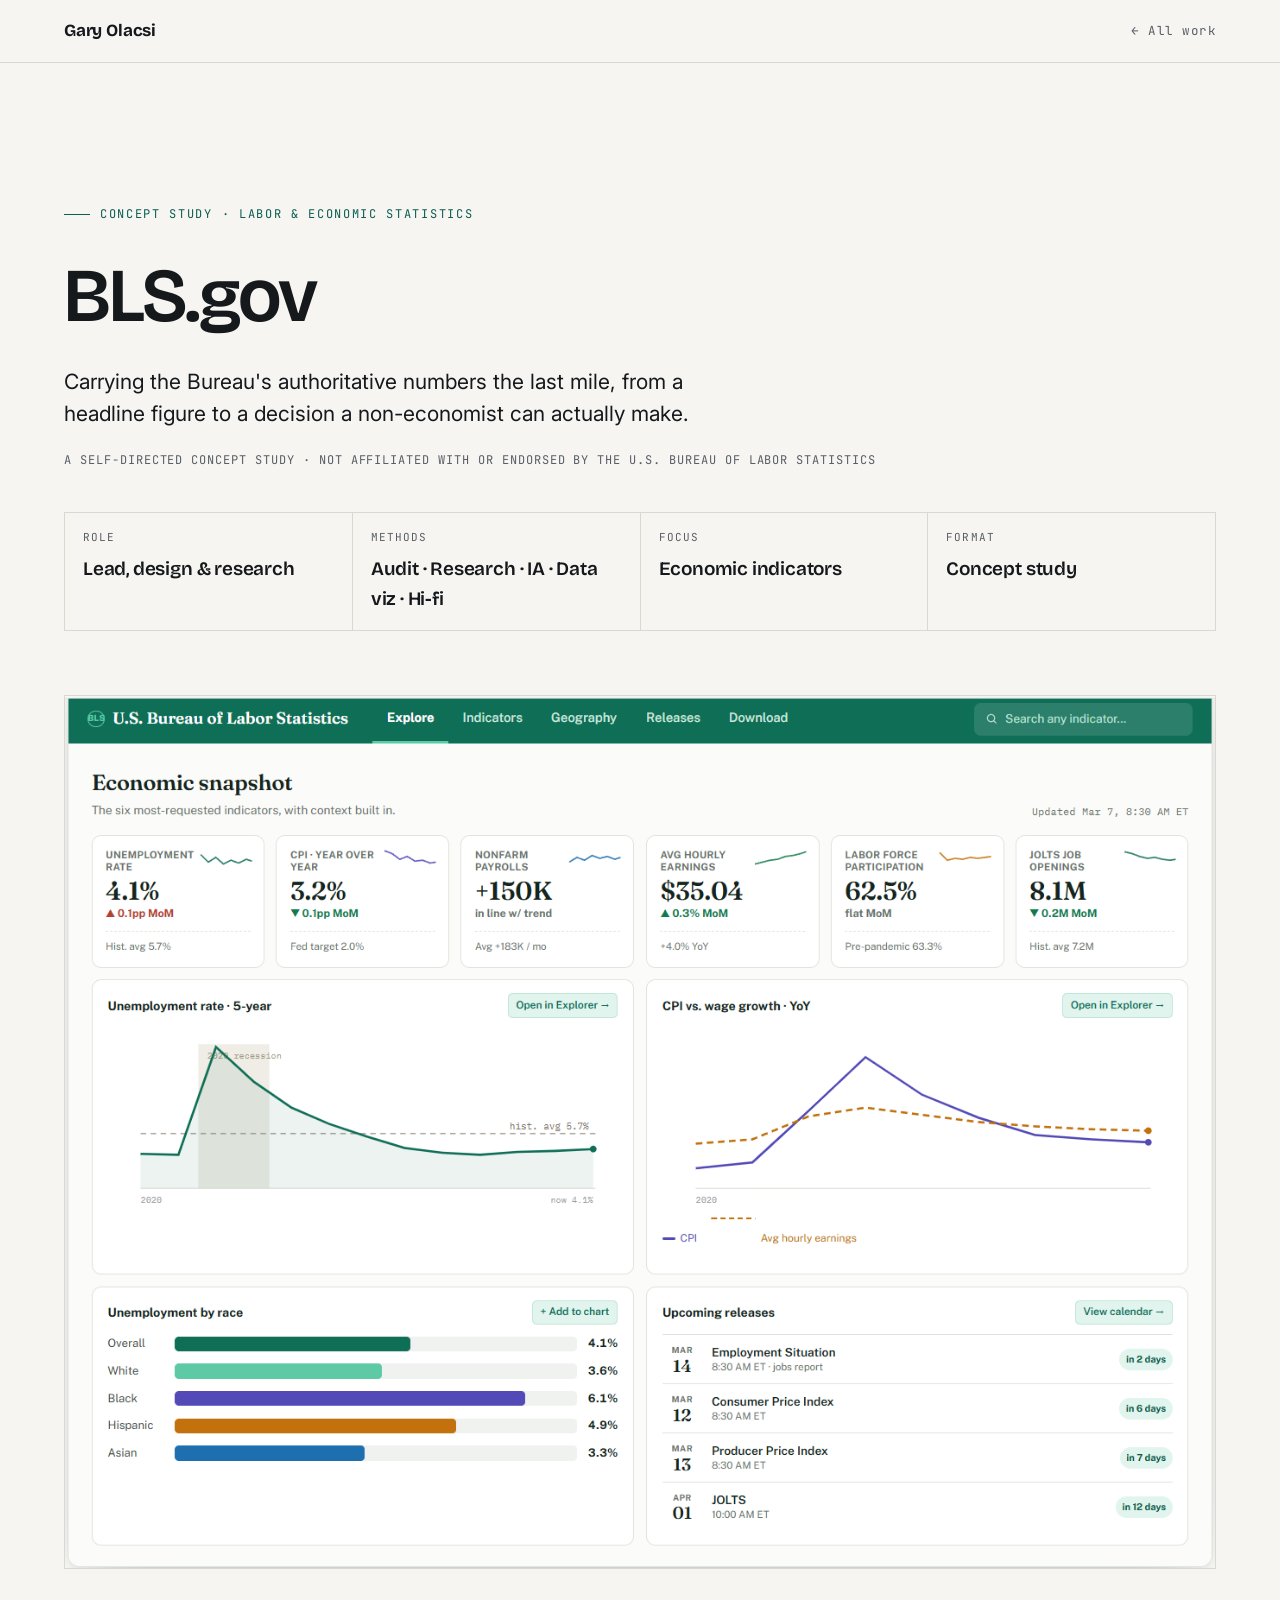
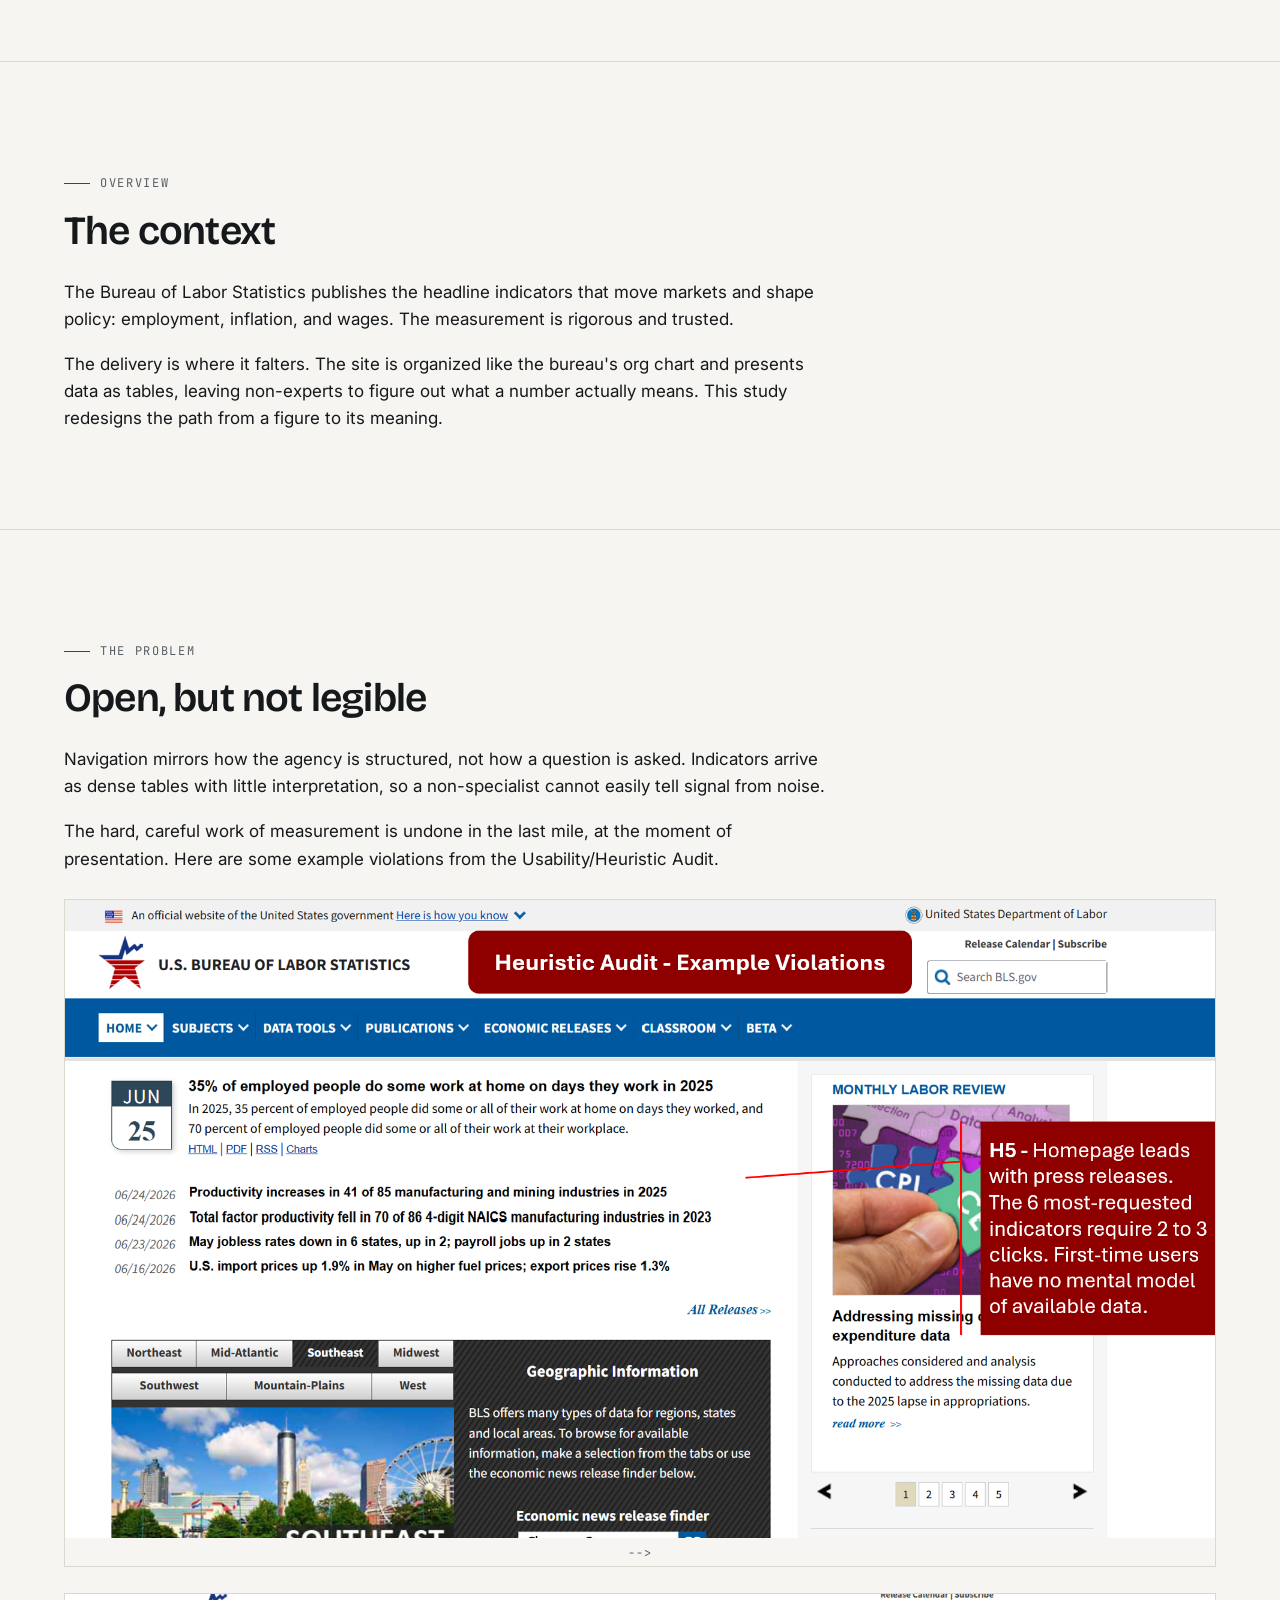
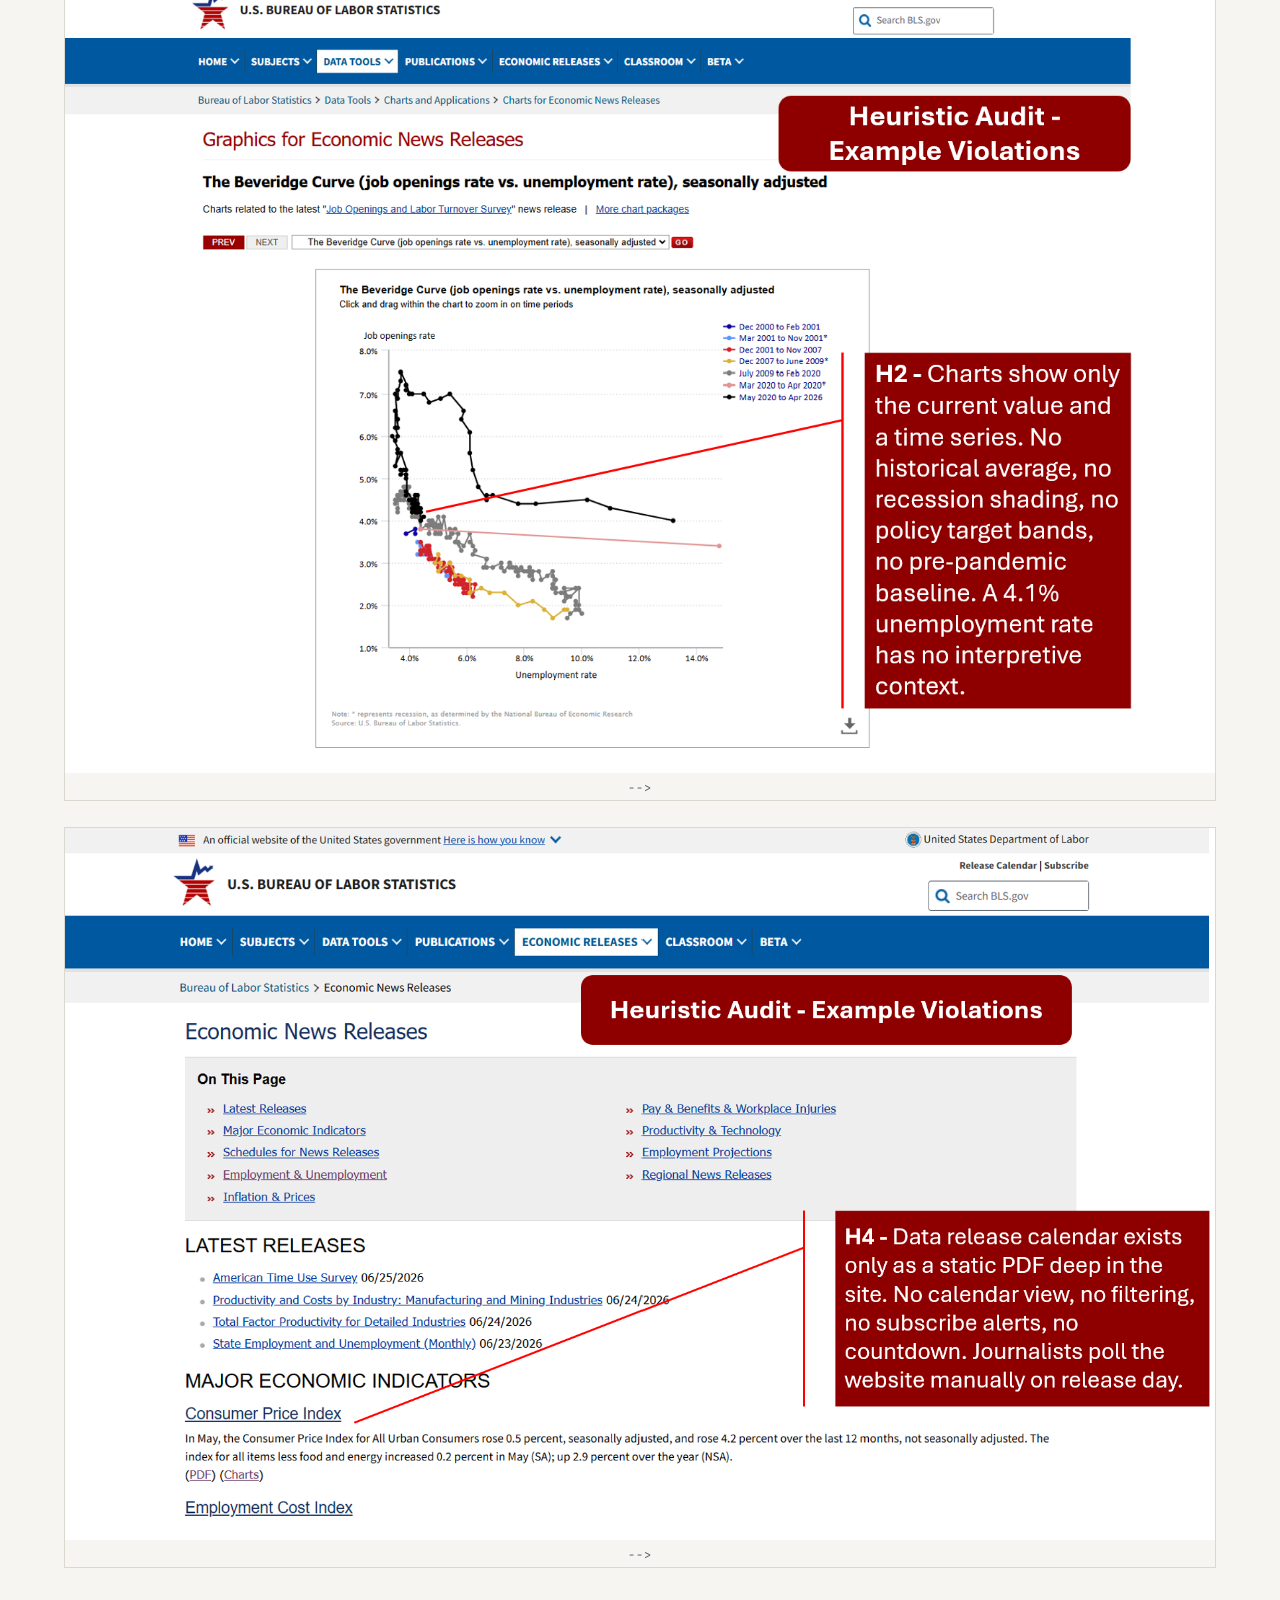
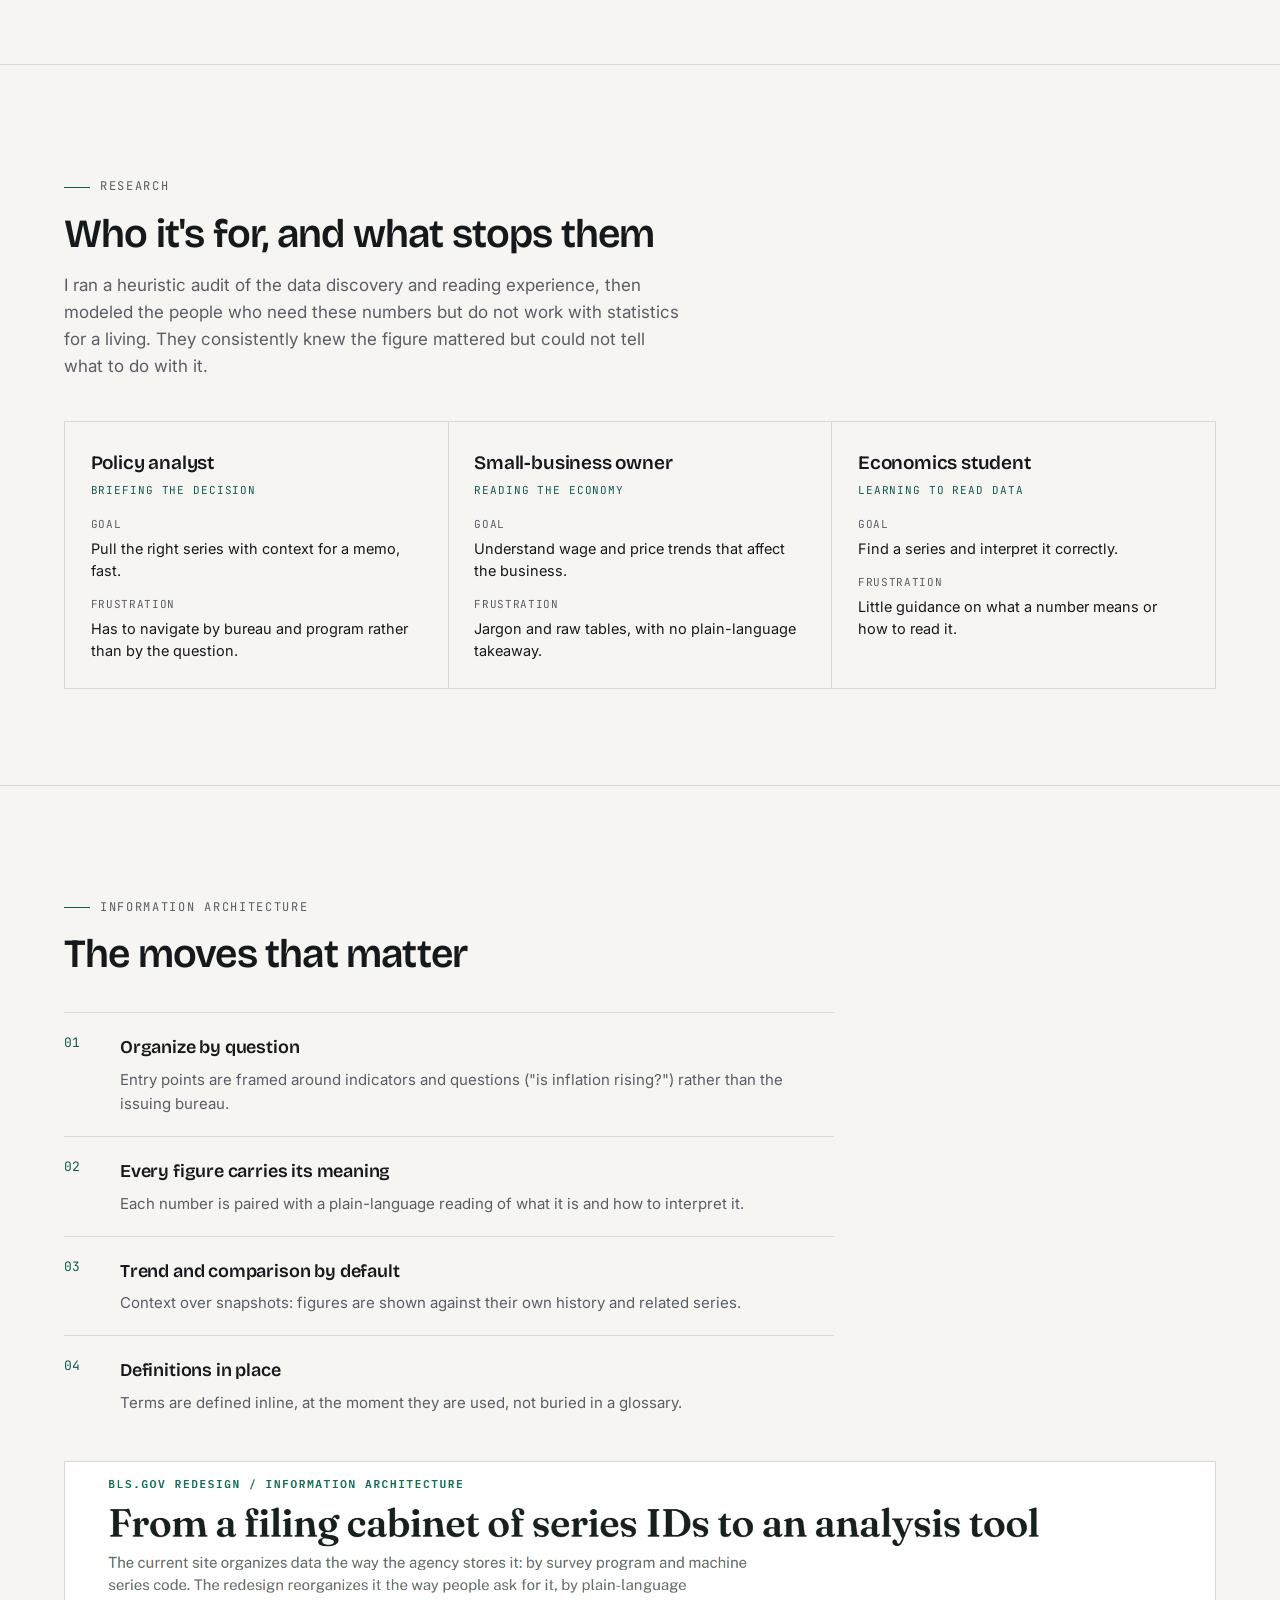
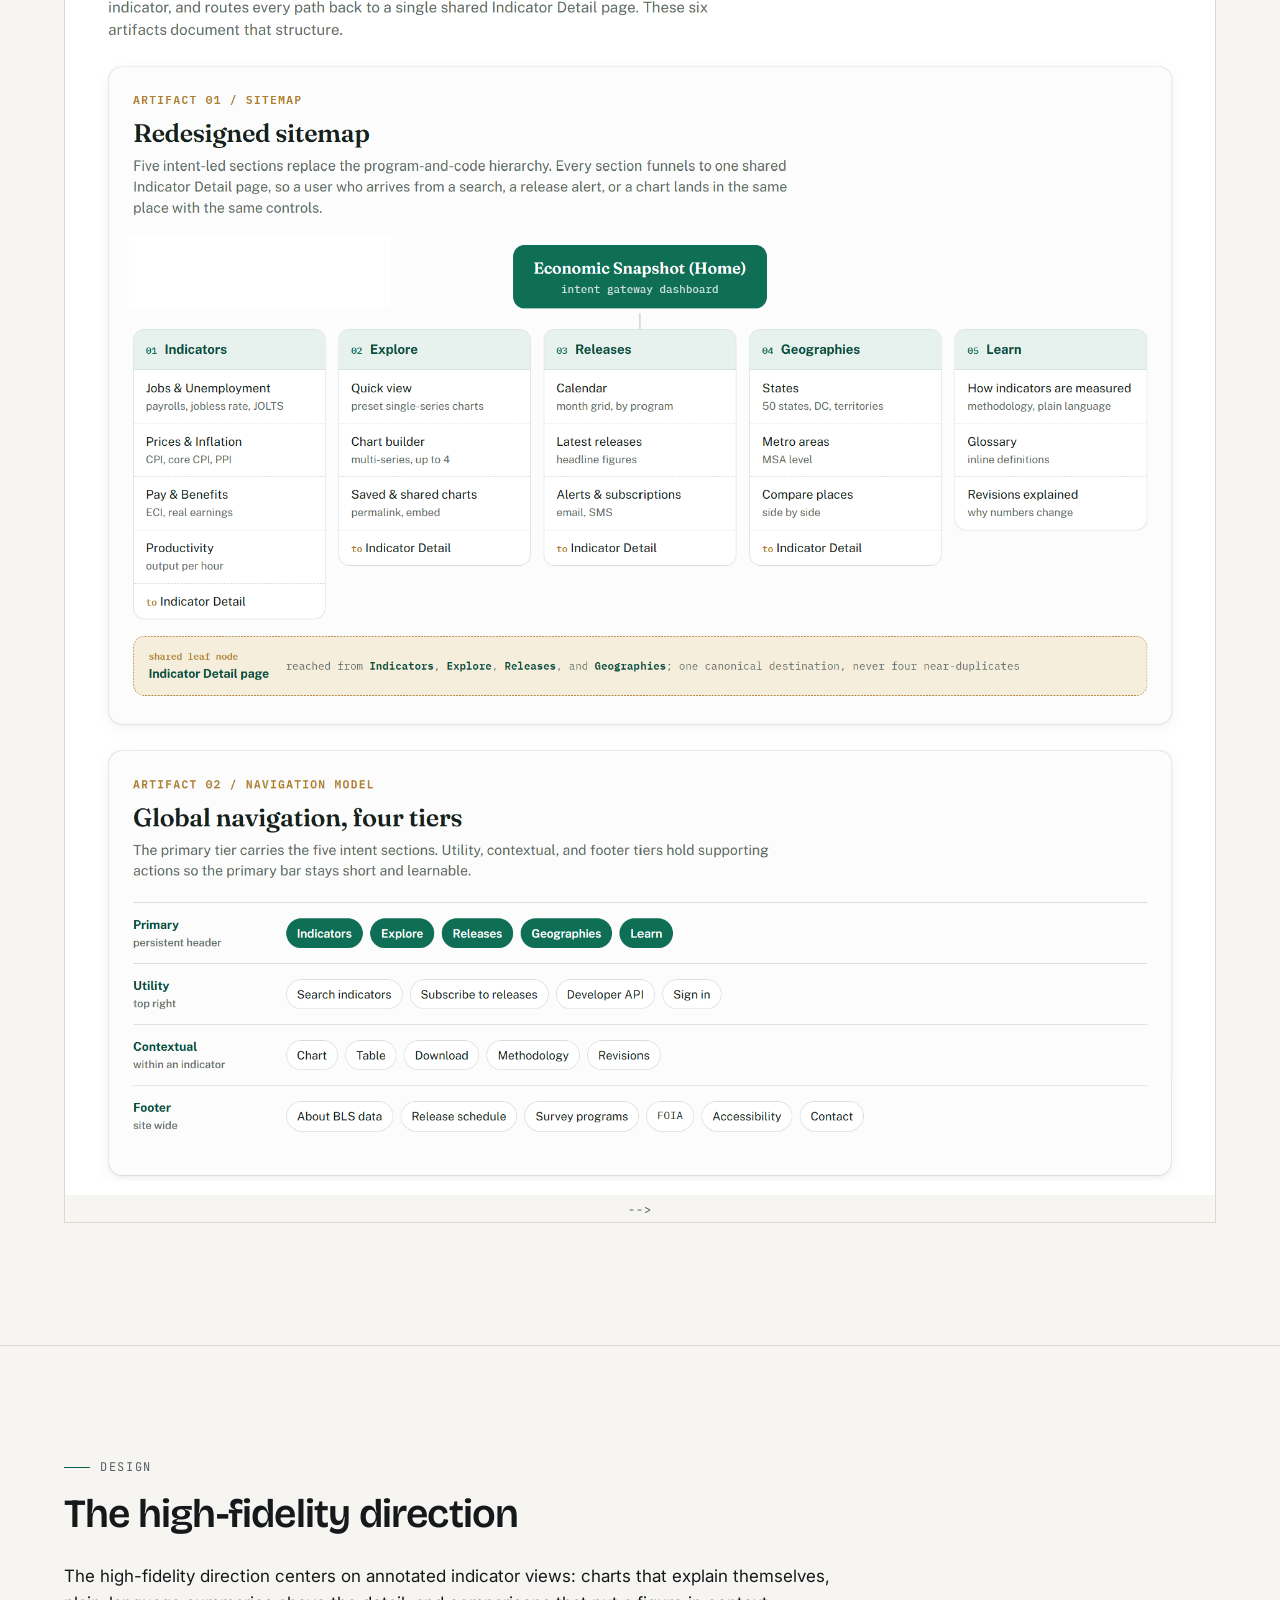
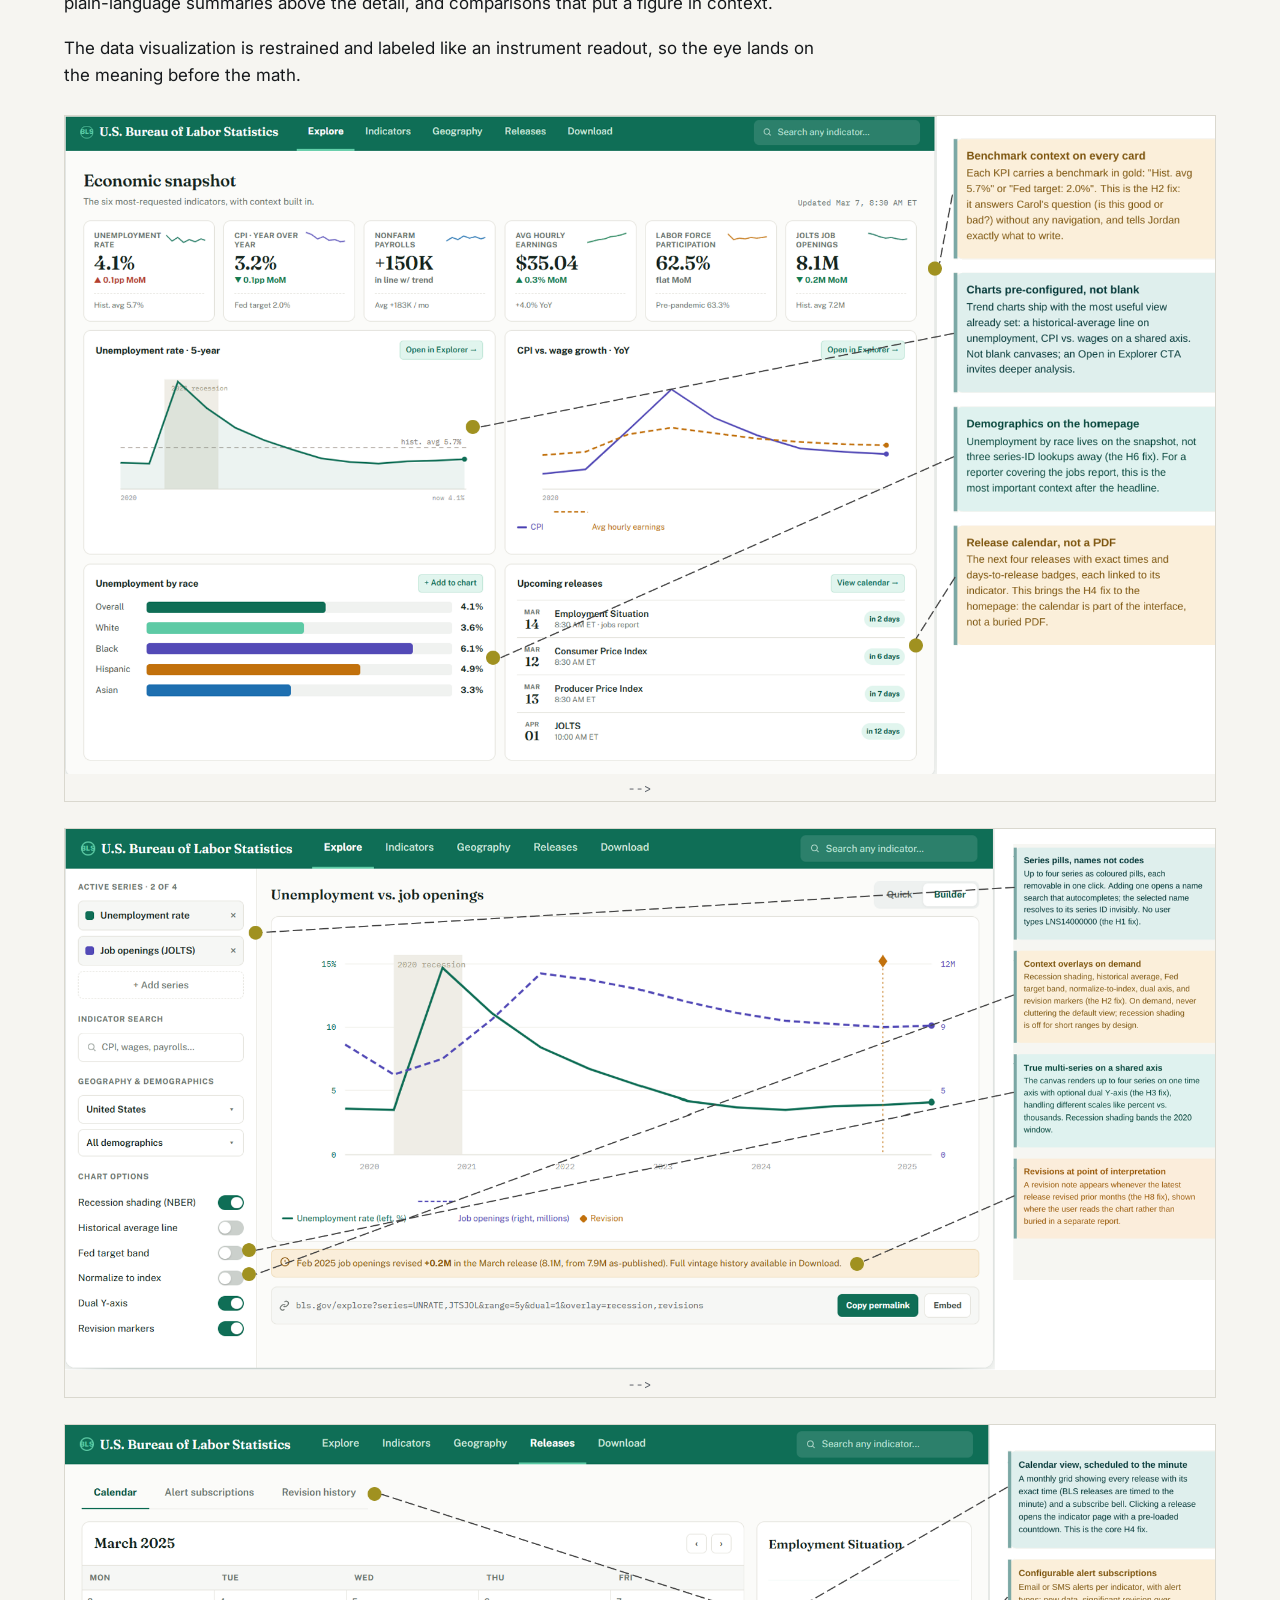
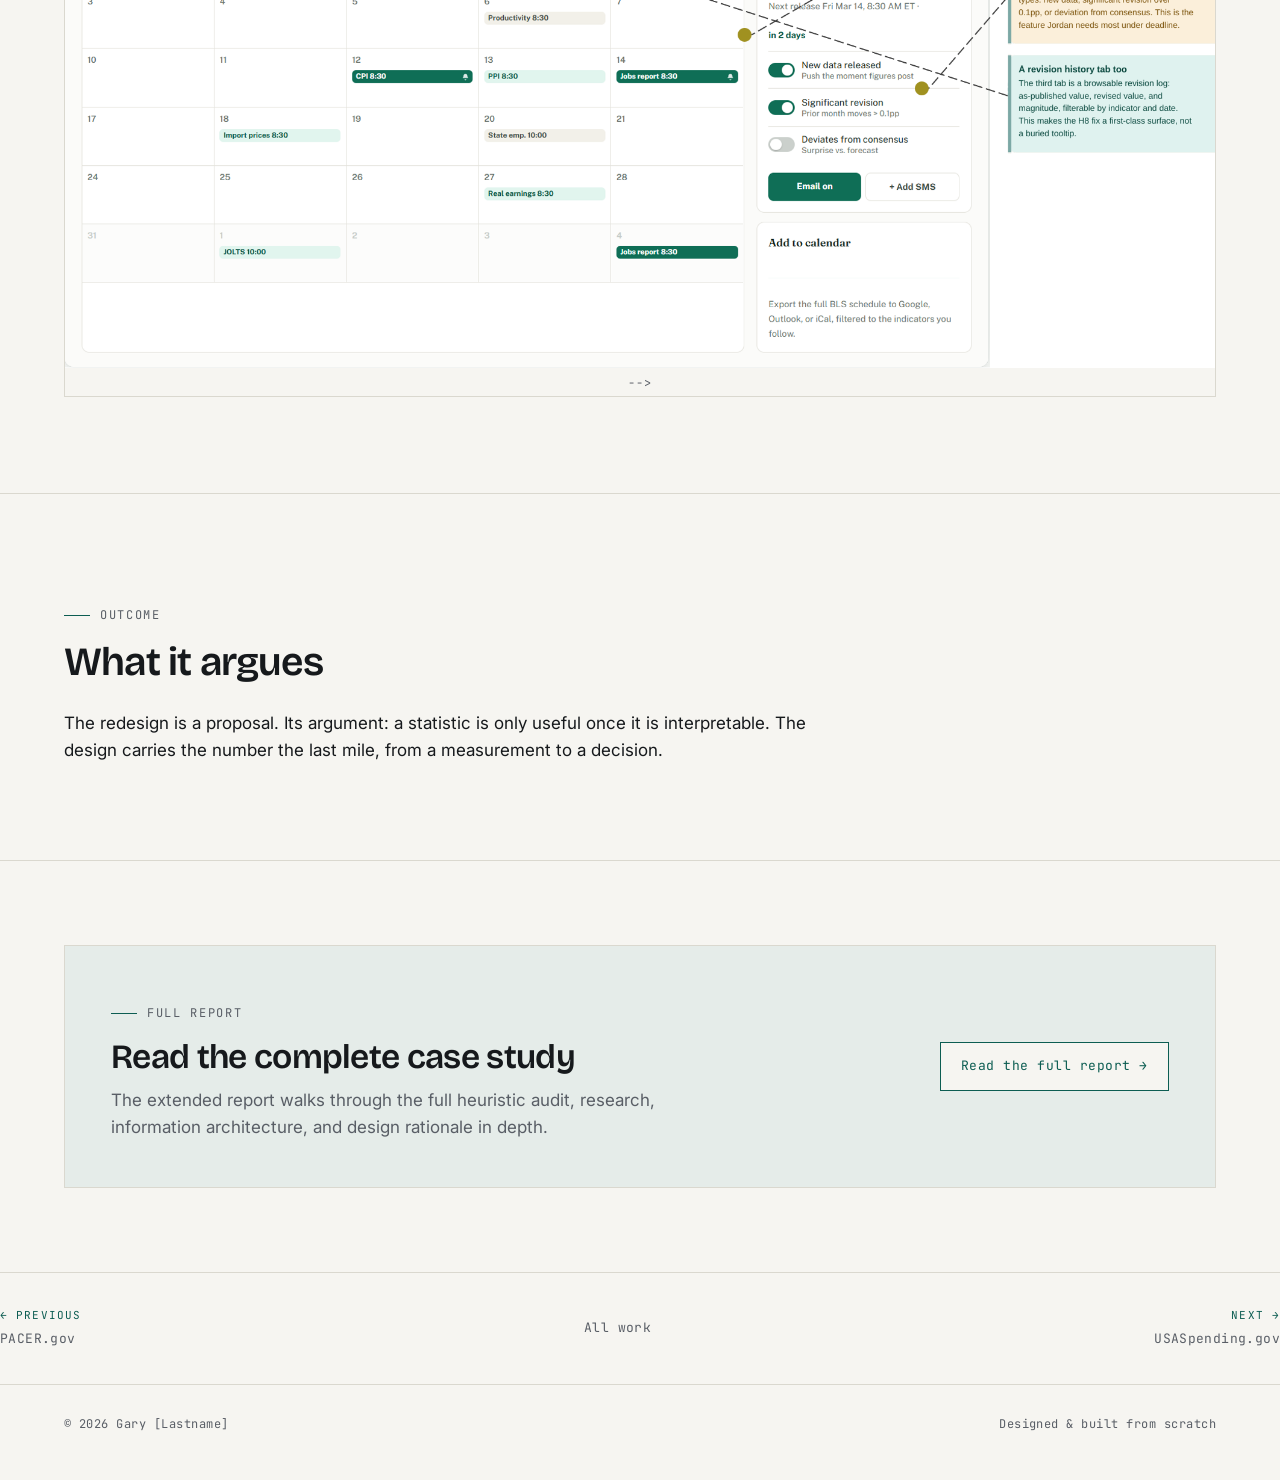
==== commit d81b63b8: "Update bls.html" ====
--- a/bls.html
+++ b/bls.html
@@ -197,7 +197,7 @@
             <p>The extended report walks through the full heuristic audit, research, information architecture, and design rationale in depth.</p>
           </div>
           <!-- EDIT: point href at your report, e.g. reports/bls-report.pdf (or an external link) -->
-          <a class="btn accent" href="reports/bls-report.pdf">Read the full report (PDF) →</a>
+          <a class="btn accent" href="https://garyolacsi.github.io/portfolio2026/bls-case-study_3.html">Read the full report →</a>
         </div>
       </div>
     </section>
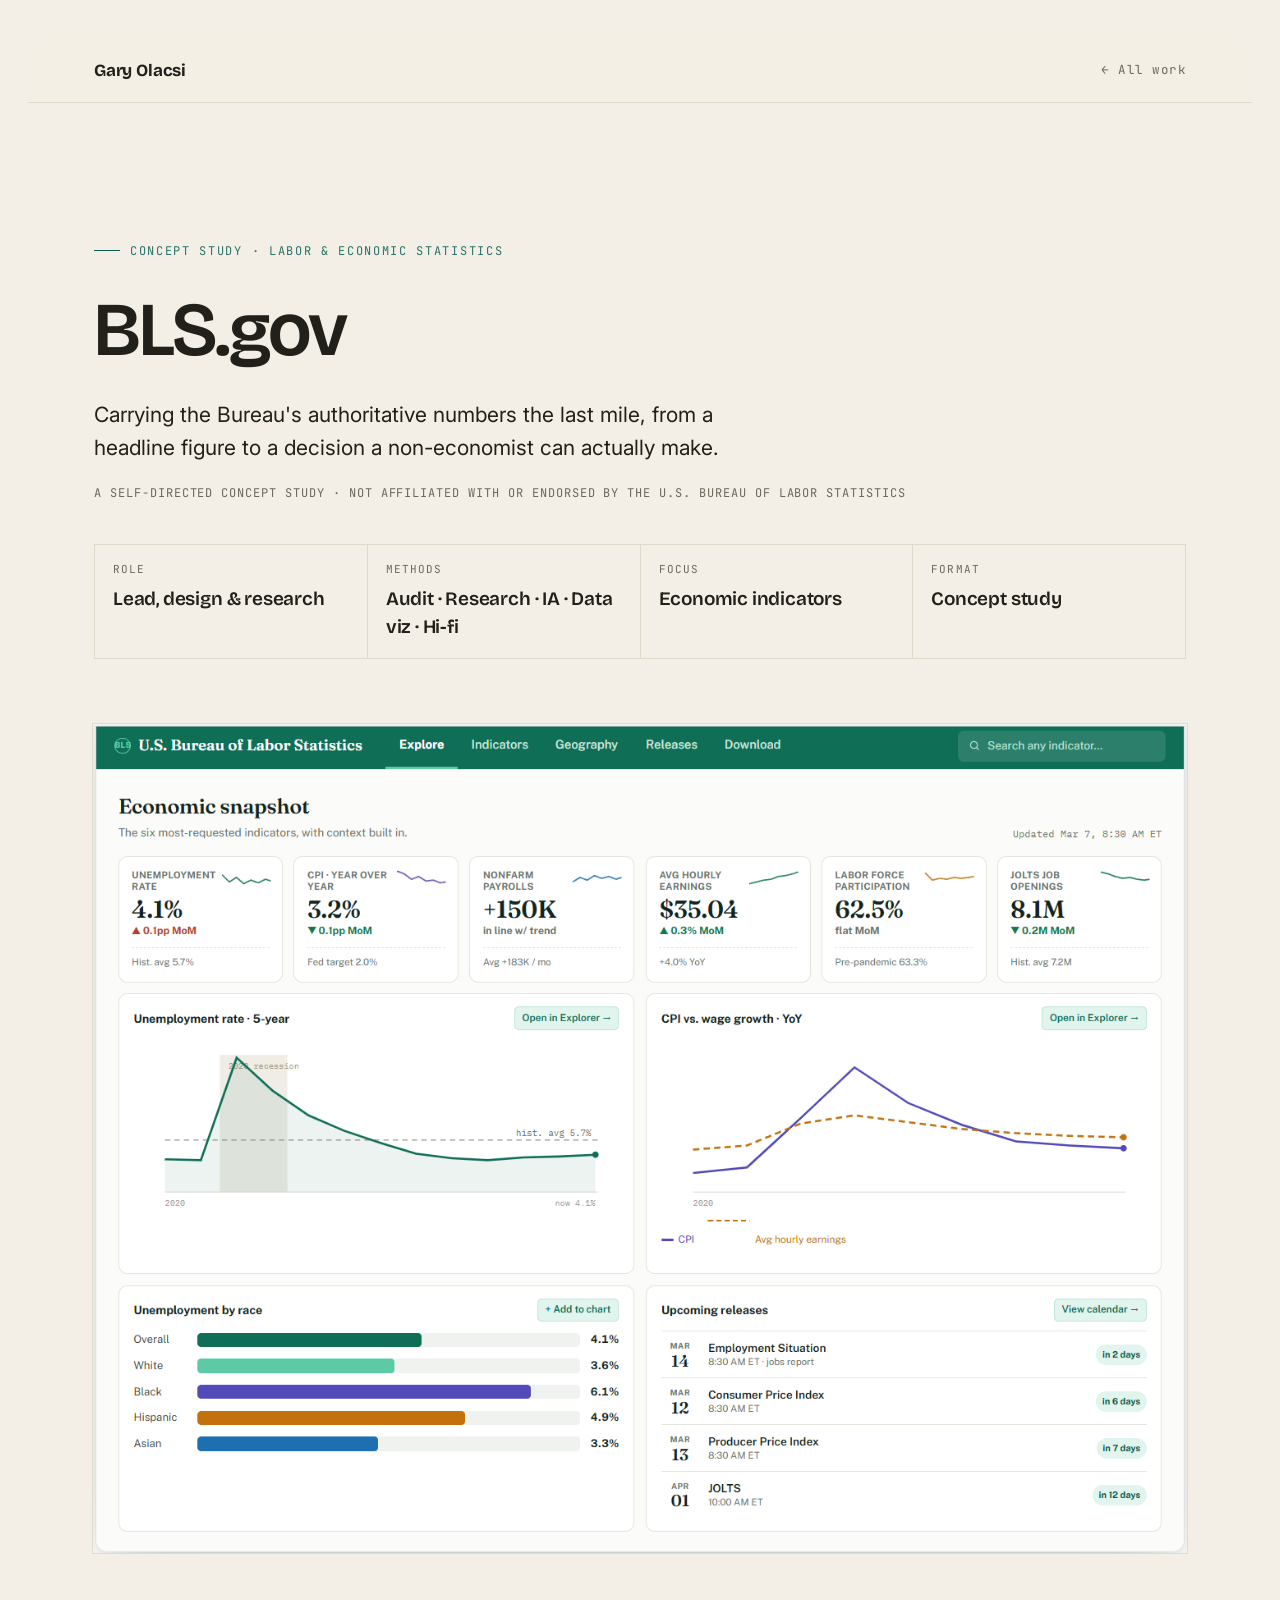
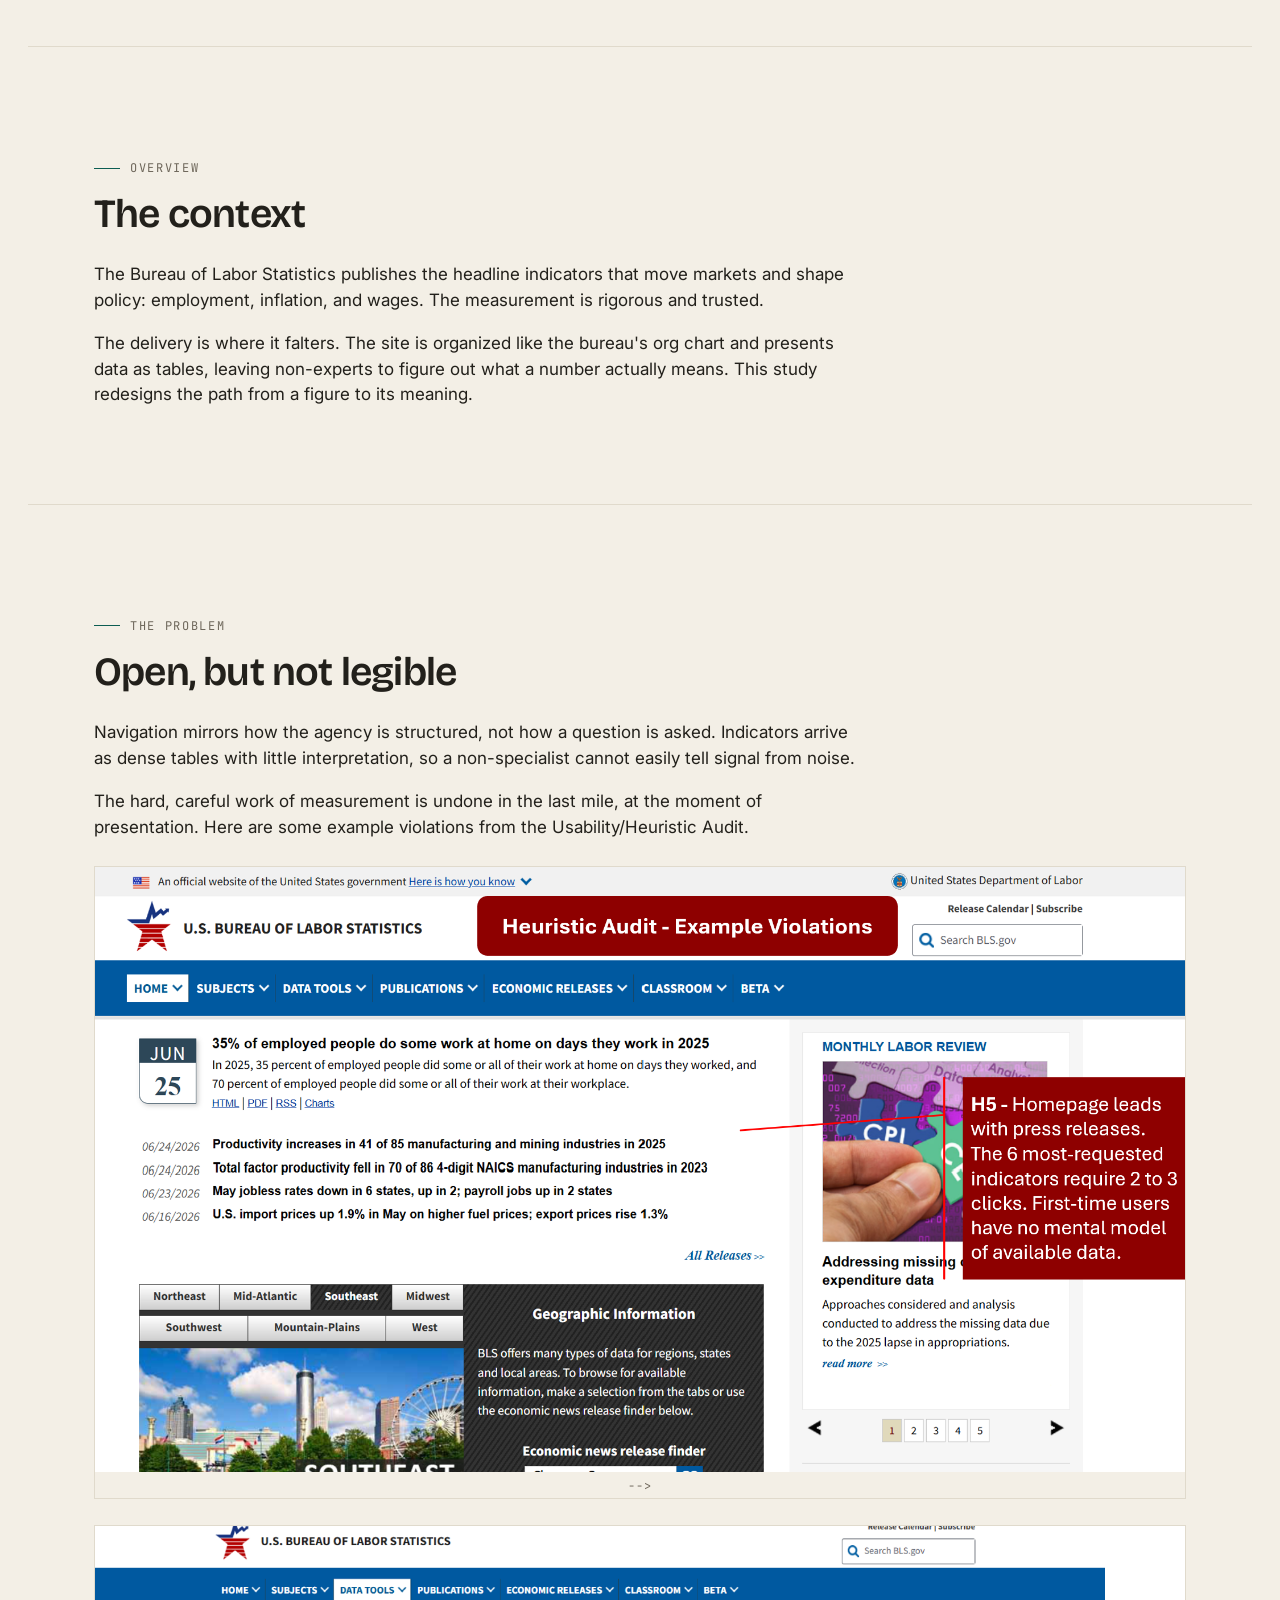
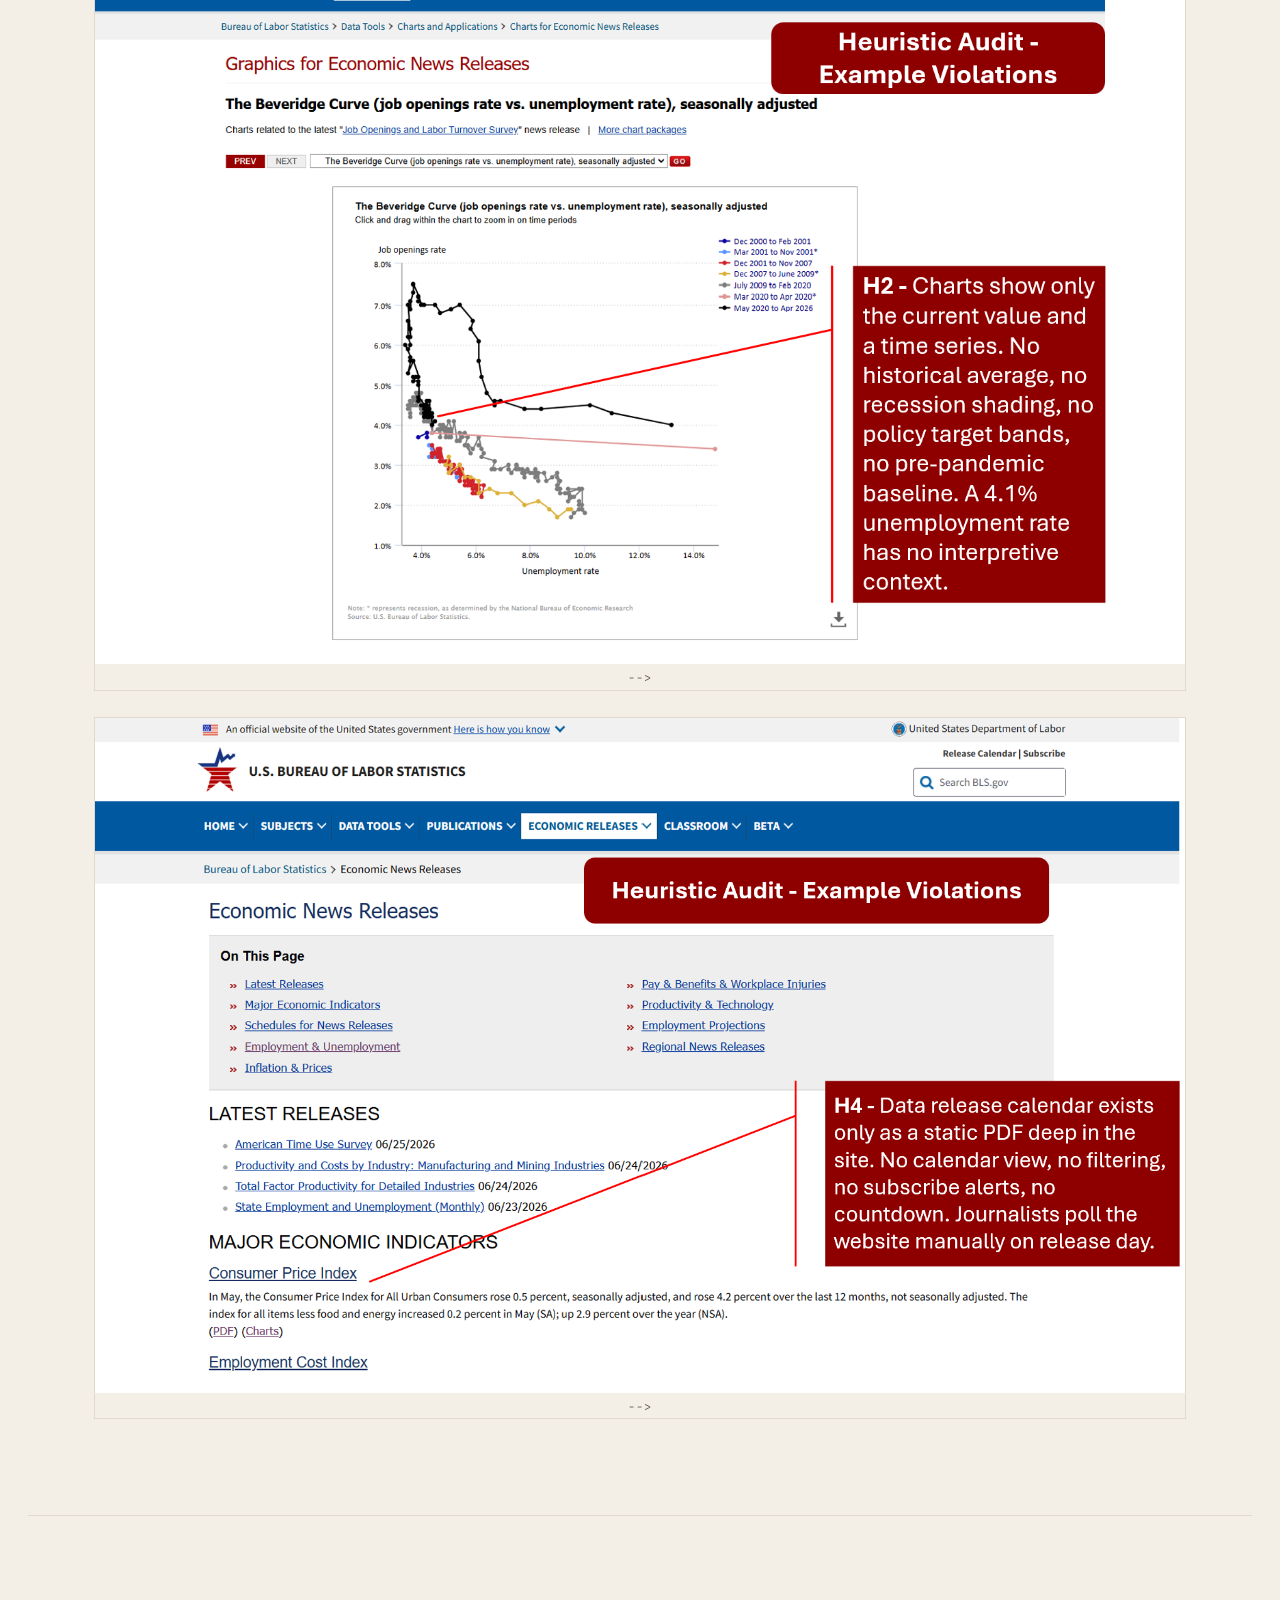
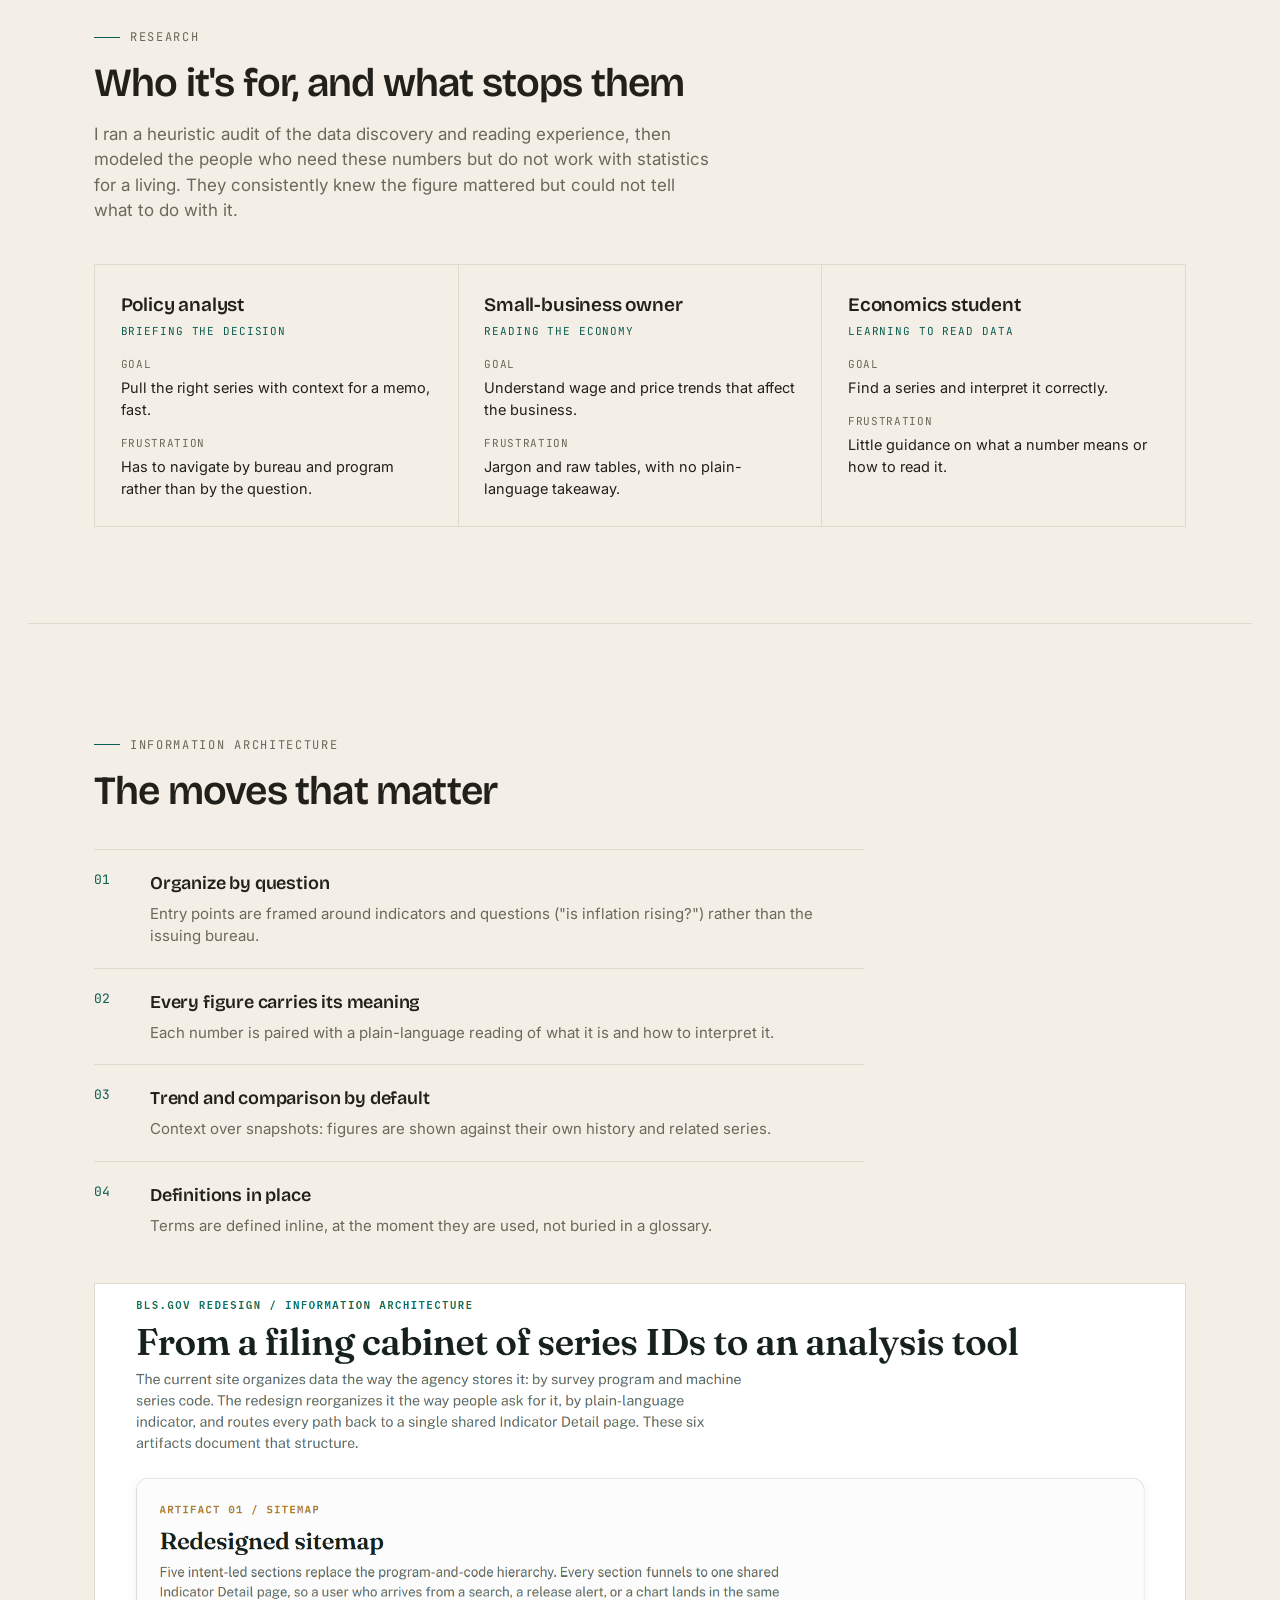
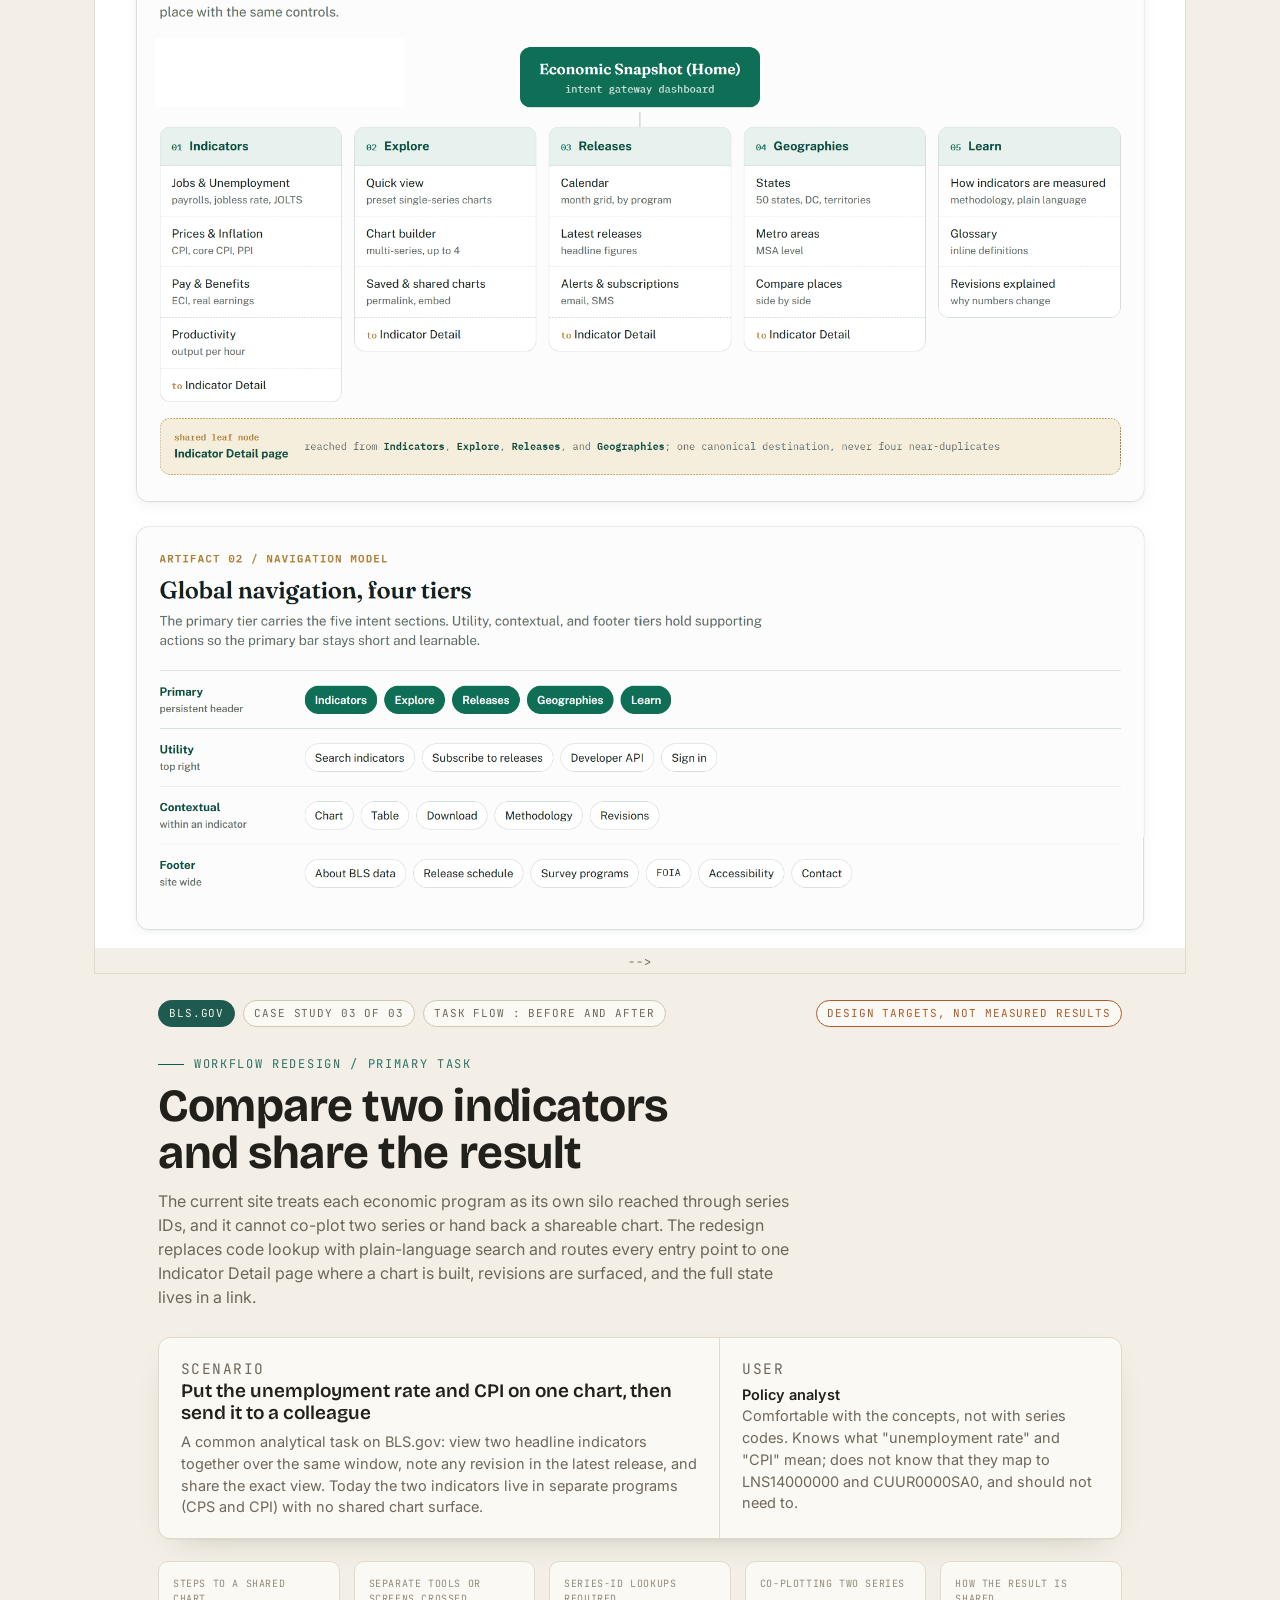
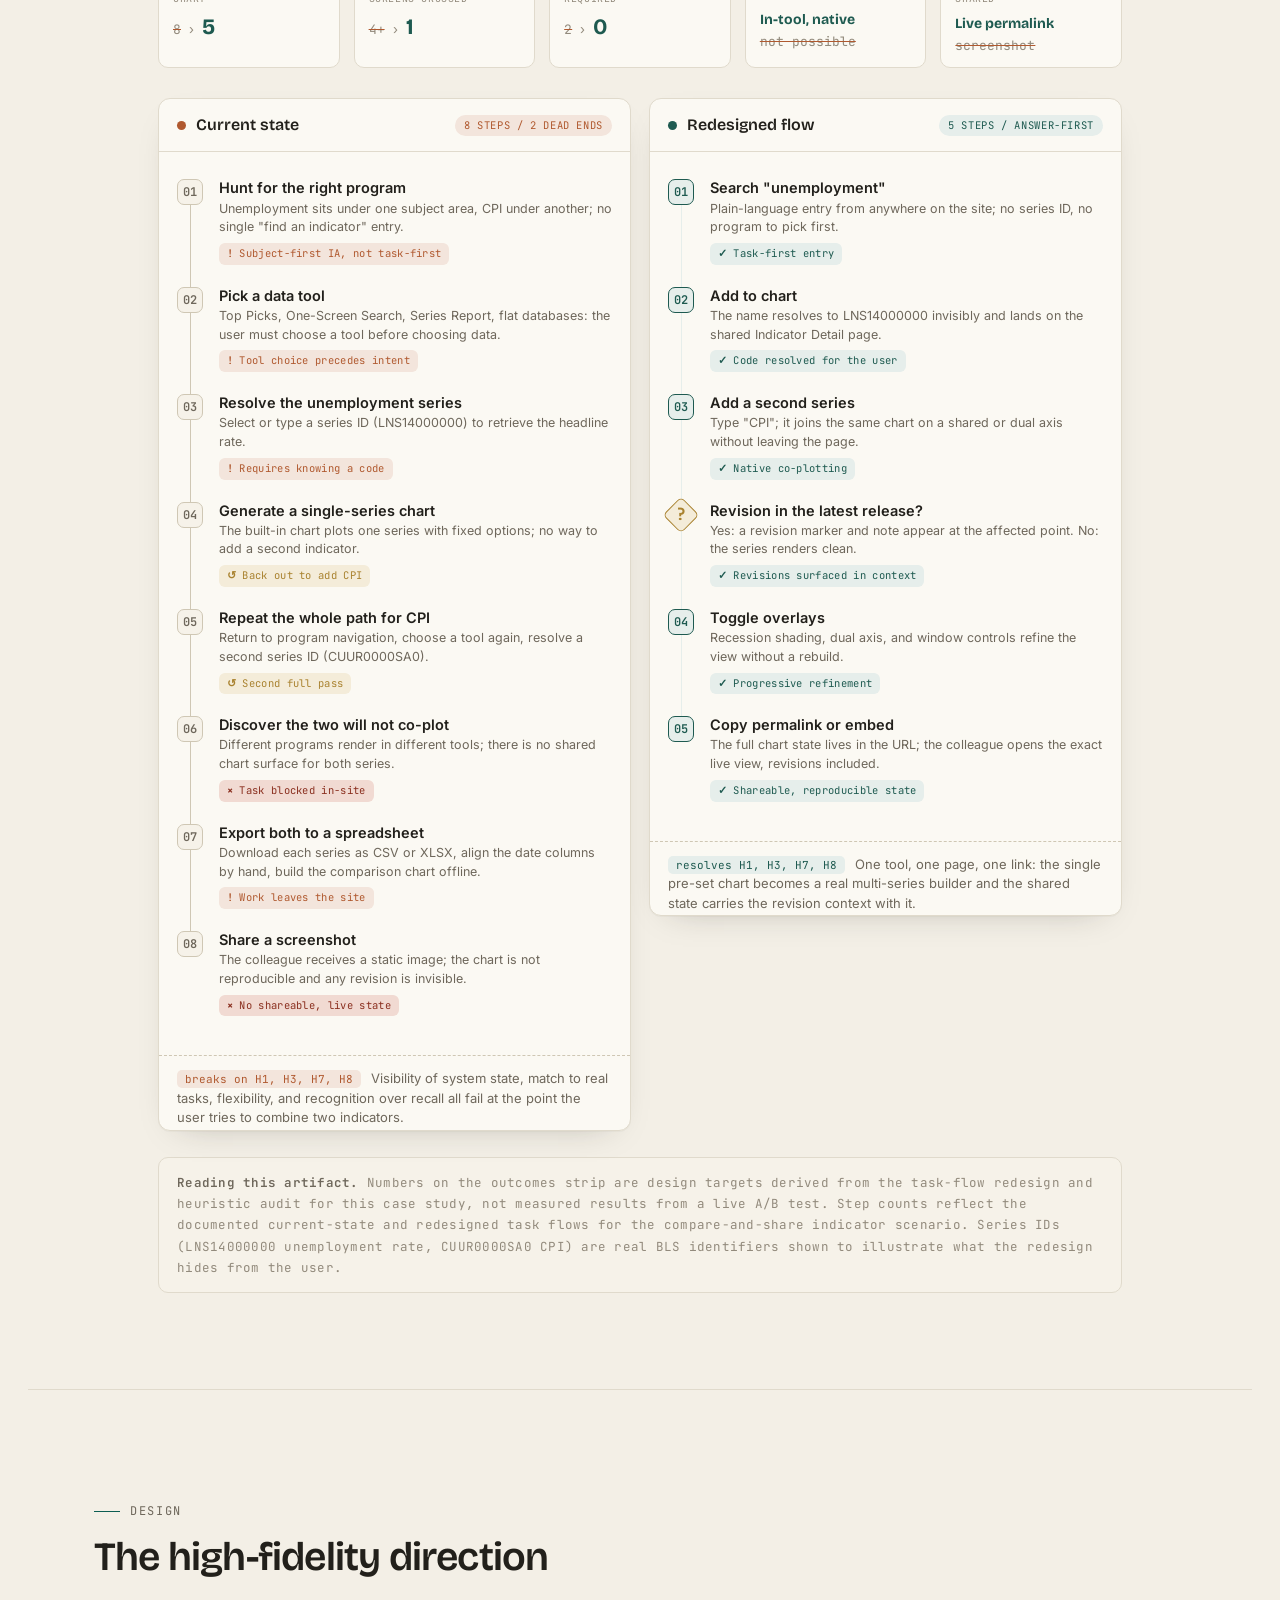
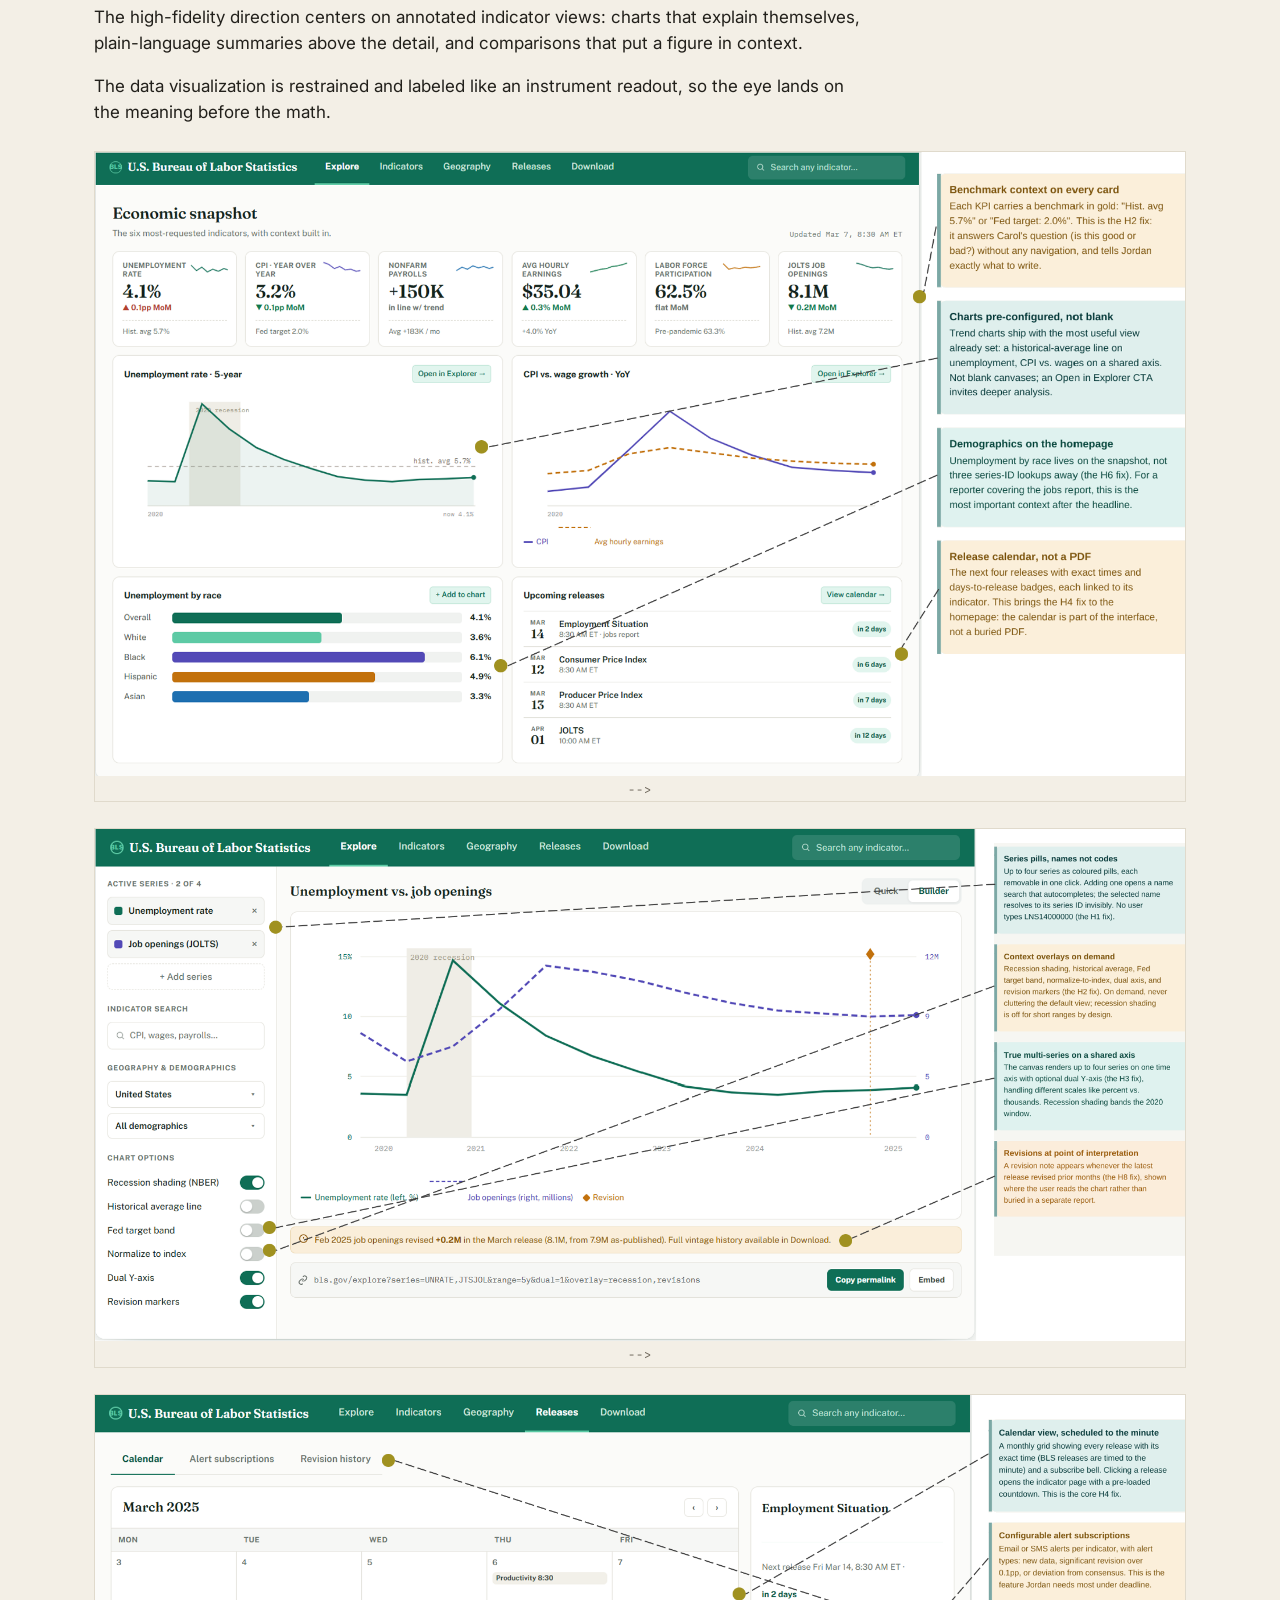
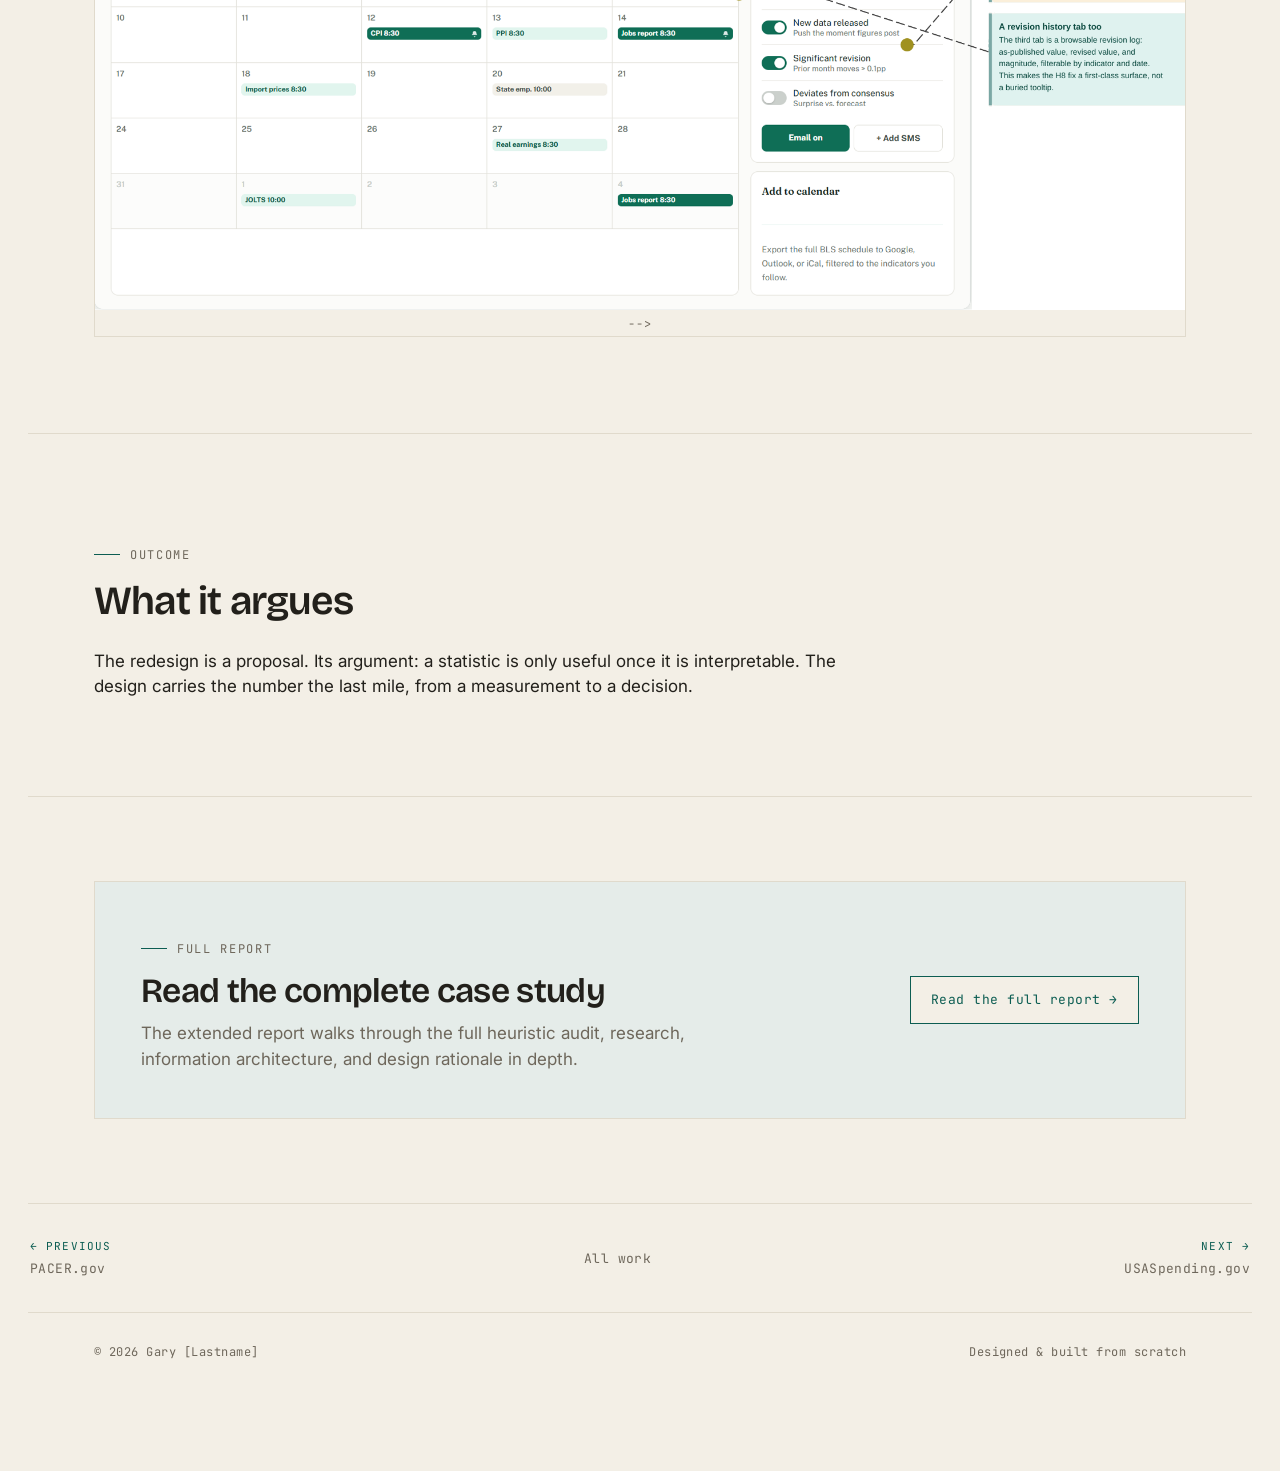
==== commit 30672bc6: "Update bls.html" ====
--- a/bls.html
+++ b/bls.html
@@ -146,8 +146,469 @@
         <div class="prose reveal" style="margin-top:26px;">
           <p></p>
           <p></p>
- 
-      </div>
+      </div>
+      <!doctype html>
+<html lang="en">
+<head>
+<meta charset="utf-8">
+<meta name="viewport" content="width=device-width, initial-scale=1">
+<title>BLS.gov : Before and After Workflow</title>
+<link rel="preconnect" href="https://fonts.googleapis.com">
+<link rel="preconnect" href="https://fonts.gstatic.com" crossorigin>
+<link href="https://fonts.googleapis.com/css2?family=Bricolage+Grotesque:opsz,wght@12..96,500;12..96,600;12..96,700&family=Inter:wght@400;500;600&family=JetBrains+Mono:wght@400;500;600&display=swap" rel="stylesheet">
+<style>
+  :root{
+    --paper:#F3EFE6;
+    --surface:#FBF9F3;
+    --surface-2:#F6F2E9;
+    --ink:#22201B;
+    --muted:#6E675B;
+    --faint:#928A7C;
+    --line:#E0DACC;
+    --line-strong:#CFC7B4;
+    --pine:#1E5A50;
+    --pine-2:#2C7268;
+    --pine-tint:#E6EEEB;
+    --signal:#B0592F;
+    --signal-tint:#F3E5DC;
+    --gold:#A9822F;
+    --shadow:0 1px 0 rgba(34,32,27,.03), 0 12px 34px -22px rgba(34,32,27,.34);
+    --radius:12px;
+  }
+  *{box-sizing:border-box}
+  html{-webkit-text-size-adjust:100%}
+  body{
+    margin:0;
+    background:
+      radial-gradient(1200px 600px at 80% -10%, rgba(30,90,80,.05), transparent 60%),
+      var(--paper);
+    color:var(--ink);
+    font-family:"Inter",system-ui,sans-serif;
+    line-height:1.5;
+    -webkit-font-smoothing:antialiased;
+    padding:40px 28px 64px;
+  }
+  .wrap{max-width:1220px;margin:0 auto}
+
+  /* Instrument header strip */
+  .panelbar{
+    display:flex;flex-wrap:wrap;gap:8px;align-items:center;
+    font-family:"JetBrains Mono",monospace;font-size:11px;letter-spacing:.08em;
+    color:var(--muted);text-transform:uppercase;margin-bottom:20px;
+  }
+  .chip{
+    border:1px solid var(--line-strong);border-radius:999px;
+    padding:4px 10px;background:var(--surface);color:var(--muted);
+  }
+  .chip.on{background:var(--pine);border-color:var(--pine);color:#F4F1E7}
+  .chip.sig{color:var(--signal);border-color:var(--signal)}
+  .panelbar .sep{flex:1}
+
+  header.mast{margin:6px 0 26px}
+  .eyebrow{
+    font-family:"JetBrains Mono",monospace;font-size:12px;letter-spacing:.14em;
+    text-transform:uppercase;color:var(--pine-2);margin:0 0 10px;
+  }
+  h1{
+    font-family:"Bricolage Grotesque",sans-serif;font-weight:700;
+    font-size:clamp(28px,4.4vw,46px);line-height:1.02;letter-spacing:-.01em;
+    margin:0 0 12px;color:var(--ink);max-width:20ch;
+  }
+  .dek{font-size:16px;color:var(--muted);max-width:64ch;margin:0}
+
+  /* Scenario card */
+  .scenario{
+    display:grid;grid-template-columns:1.4fr 1fr;gap:0;
+    background:var(--surface);border:1px solid var(--line);border-radius:var(--radius);
+    box-shadow:var(--shadow);overflow:hidden;margin:28px 0 22px;
+  }
+  .scenario > div{padding:20px 22px}
+  .scenario .task{border-right:1px solid var(--line)}
+  .scn-label{
+    font-family:"JetBrains Mono",monospace;font-size:11px;letter-spacing:.1em;
+    text-transform:uppercase;color:var(--faint);margin:0 0 8px;
+  }
+  .scenario h2{
+    font-family:"Bricolage Grotesque",sans-serif;font-weight:600;
+    font-size:19px;margin:0 0 6px;line-height:1.2;
+  }
+  .scenario p{margin:0;font-size:14.5px;color:var(--muted)}
+  .persona-row{display:flex;gap:14px;align-items:baseline;margin-top:4px}
+  .persona-row .who{font-weight:600;color:var(--ink);font-size:14.5px}
+
+  /* Outcomes strip */
+  .outcomes{
+    display:grid;grid-template-columns:repeat(5,1fr);gap:14px;margin:22px 0 30px;
+  }
+  .metric{
+    background:var(--surface);border:1px solid var(--line);border-radius:10px;
+    padding:14px 14px 12px;position:relative;
+  }
+  .metric .m-label{
+    font-family:"JetBrains Mono",monospace;font-size:10px;letter-spacing:.06em;
+    text-transform:uppercase;color:var(--faint);margin:0 0 10px;min-height:26px;
+  }
+  .metric .m-pair{display:flex;align-items:baseline;gap:8px}
+  .metric .m-before{
+    font-family:"JetBrains Mono",monospace;font-size:13px;color:var(--faint);
+    text-decoration:line-through;text-decoration-color:var(--signal);
+  }
+  .metric .m-arrow{color:var(--faint);font-size:13px}
+  .metric .m-after{
+    font-family:"Bricolage Grotesque",sans-serif;font-weight:700;
+    font-size:22px;color:var(--pine);line-height:1;
+  }
+  .metric .m-after.word{font-size:14px;line-height:1.2}
+
+  /* Flow board */
+  .board{
+    display:grid;grid-template-columns:1fr 1fr;gap:18px;align-items:start;
+  }
+  .lane{
+    background:var(--surface);border:1px solid var(--line);border-radius:var(--radius);
+    box-shadow:var(--shadow);overflow:hidden;
+  }
+  .lane-head{
+    display:flex;align-items:center;justify-content:space-between;
+    padding:14px 18px;border-bottom:1px solid var(--line);
+  }
+  .lane-head .lh-l{display:flex;align-items:center;gap:10px}
+  .dot{width:9px;height:9px;border-radius:50%}
+  .lane.before .dot{background:var(--signal)}
+  .lane.after .dot{background:var(--pine)}
+  .lane-head h3{
+    font-family:"Bricolage Grotesque",sans-serif;font-weight:600;font-size:16px;margin:0;
+  }
+  .lane-head .tag{
+    font-family:"JetBrains Mono",monospace;font-size:10.5px;letter-spacing:.06em;
+    text-transform:uppercase;padding:3px 9px;border-radius:999px;
+  }
+  .lane.before .tag{background:var(--signal-tint);color:var(--signal)}
+  .lane.after .tag{background:var(--pine-tint);color:var(--pine)}
+  .lane-body{padding:16px 18px 20px}
+
+  .step{
+    display:grid;grid-template-columns:30px 1fr;gap:12px;align-items:start;
+    padding:11px 0;position:relative;
+  }
+  .step .sn{
+    font-family:"JetBrains Mono",monospace;font-size:12px;font-weight:600;
+    width:26px;height:26px;border-radius:7px;display:flex;align-items:center;justify-content:center;
+    border:1px solid var(--line-strong);color:var(--muted);background:var(--surface-2);
+  }
+  .lane.after .step .sn{border-color:var(--pine);color:var(--pine);background:var(--pine-tint)}
+  .step b{font-size:14.5px;font-weight:600;display:block;line-height:1.25}
+  .step small{display:block;font-size:12.5px;color:var(--muted);margin-top:2px}
+
+  /* connector line */
+  .step:not(:last-child)::before{
+    content:"";position:absolute;left:13px;top:37px;bottom:-11px;width:1px;
+    background:var(--line-strong);
+  }
+  .lane.after .step:not(:last-child)::before{background:var(--pine-tint)}
+
+  /* friction markers (before) */
+  .flag{
+    display:inline-flex;align-items:center;gap:6px;margin-top:6px;
+    font-family:"JetBrains Mono",monospace;font-size:10.5px;letter-spacing:.03em;
+    color:var(--signal);background:var(--signal-tint);
+    padding:3px 8px;border-radius:6px;
+  }
+  .flag::before{content:"!";font-weight:700}
+  .flag.stall{color:var(--gold);background:#F4ECD9}
+  .flag.stall::before{content:"\21ba"}
+  .flag.dead{color:#8A2F1F;background:#F1DAD2}
+  .flag.dead::before{content:"\00d7"}
+
+  /* smart markers (after) */
+  .good{
+    display:inline-flex;align-items:center;gap:6px;margin-top:6px;
+    font-family:"JetBrains Mono",monospace;font-size:10.5px;letter-spacing:.03em;
+    color:var(--pine);background:var(--pine-tint);
+    padding:3px 8px;border-radius:6px;
+  }
+  .good::before{content:"\2713";font-weight:700}
+
+  /* decision node (after) */
+  .decision{
+    display:grid;grid-template-columns:30px 1fr;gap:12px;align-items:start;
+    padding:11px 0;position:relative;
+  }
+  .decision .sn{
+    font-family:"JetBrains Mono",monospace;font-weight:700;
+    width:26px;height:26px;display:flex;align-items:center;justify-content:center;
+    color:var(--gold);border:1px solid var(--gold);background:#F4ECD9;
+    transform:rotate(45deg);border-radius:5px;
+  }
+  .decision .sn span{transform:rotate(-45deg)}
+  .decision b{font-size:14.5px;font-weight:600;display:block;line-height:1.25}
+  .decision small{display:block;font-size:12.5px;color:var(--muted);margin-top:2px}
+  .decision:not(:last-child)::before{
+    content:"";position:absolute;left:13px;top:37px;bottom:-11px;width:1px;
+    background:var(--pine-tint);
+  }
+
+  .lane-foot{
+    border-top:1px dashed var(--line-strong);margin-top:8px;padding:13px 18px 2px;
+    font-size:13px;color:var(--muted);
+  }
+  .lane-foot .fx{
+    font-family:"JetBrains Mono",monospace;font-size:11px;color:var(--pine);
+    background:var(--pine-tint);padding:2px 8px;border-radius:5px;margin-right:6px;
+  }
+  .lane.before .lane-foot .fx{color:var(--signal);background:var(--signal-tint)}
+
+  /* footer note */
+  .note{
+    margin:26px 0 0;padding:14px 18px;border-radius:10px;
+    background:var(--surface-2);border:1px solid var(--line);
+    font-size:12.5px;color:var(--faint);font-family:"JetBrains Mono",monospace;
+    letter-spacing:.02em;line-height:1.7;
+  }
+  .note b{color:var(--muted);font-weight:600}
+
+  @media (max-width:880px){
+    .scenario{grid-template-columns:1fr}
+    .scenario .task{border-right:0;border-bottom:1px solid var(--line)}
+    .outcomes{grid-template-columns:repeat(2,1fr)}
+    .board{grid-template-columns:1fr}
+  }
+
+  /* Landscape PDF export */
+  @media print{
+    @page{size:landscape;margin:12mm}
+    body{padding:0;background:var(--paper)}
+    .lane,.scenario,.metric{box-shadow:none}
+    .board{gap:12px}
+    .panelbar .chip{-webkit-print-color-adjust:exact;print-color-adjust:exact}
+    *{-webkit-print-color-adjust:exact;print-color-adjust:exact}
+  }
+</style>
+</head>
+<body>
+<div class="wrap">
+
+  <div class="panelbar">
+    <span class="chip on">BLS.gov</span>
+    <span class="chip">Case study 03 of 03</span>
+    <span class="chip">Task flow : before and after</span>
+    <span class="sep"></span>
+    <span class="chip sig">Design targets, not measured results</span>
+  </div>
+
+  <header class="mast">
+    <p class="eyebrow">Workflow redesign / primary task</p>
+    <h1>Compare two indicators and share the result</h1>
+    <p class="dek">The current site treats each economic program as its own silo reached through series IDs, and it cannot co-plot two series or hand back a shareable chart. The redesign replaces code lookup with plain-language search and routes every entry point to one Indicator Detail page where a chart is built, revisions are surfaced, and the full state lives in a link.</p>
+  </header>
+
+  <!-- Scenario -->
+  <section class="scenario">
+    <div class="task">
+      <p class="scn-label">Scenario</p>
+      <h2>Put the unemployment rate and CPI on one chart, then send it to a colleague</h2>
+      <p>A common analytical task on BLS.gov: view two headline indicators together over the same window, note any revision in the latest release, and share the exact view. Today the two indicators live in separate programs (CPS and CPI) with no shared chart surface.</p>
+    </div>
+    <div>
+      <p class="scn-label">User</p>
+      <div class="persona-row"><span class="who">Policy analyst</span></div>
+      <p>Comfortable with the concepts, not with series codes. Knows what "unemployment rate" and "CPI" mean; does not know that they map to LNS14000000 and CUUR0000SA0, and should not need to.</p>
+    </div>
+  </section>
+
+  <!-- Outcomes -->
+  <section class="outcomes">
+    <div class="metric">
+      <p class="m-label">Steps to a shared chart</p>
+      <div class="m-pair"><span class="m-before">8</span><span class="m-arrow">&rsaquo;</span><span class="m-after">5</span></div>
+    </div>
+    <div class="metric">
+      <p class="m-label">Separate tools or screens crossed</p>
+      <div class="m-pair"><span class="m-before">4+</span><span class="m-arrow">&rsaquo;</span><span class="m-after">1</span></div>
+    </div>
+    <div class="metric">
+      <p class="m-label">Series-ID lookups required</p>
+      <div class="m-pair"><span class="m-before">2</span><span class="m-arrow">&rsaquo;</span><span class="m-after">0</span></div>
+    </div>
+    <div class="metric">
+      <p class="m-label">Co-plotting two series</p>
+      <div class="m-pair"><span class="m-after word">In-tool, native</span></div>
+      <div class="m-pair" style="margin-top:3px"><span class="m-before">not possible</span></div>
+    </div>
+    <div class="metric">
+      <p class="m-label">How the result is shared</p>
+      <div class="m-pair"><span class="m-after word">Live permalink</span></div>
+      <div class="m-pair" style="margin-top:3px"><span class="m-before">screenshot</span></div>
+    </div>
+  </section>
+
+  <!-- Flow board -->
+  <section class="board">
+
+    <!-- BEFORE -->
+    <div class="lane before">
+      <div class="lane-head">
+        <div class="lh-l"><span class="dot"></span><h3>Current state</h3></div>
+        <span class="tag">8 steps / 2 dead ends</span>
+      </div>
+      <div class="lane-body">
+
+        <div class="step">
+          <span class="sn">01</span>
+          <div>
+            <b>Hunt for the right program</b>
+            <small>Unemployment sits under one subject area, CPI under another; no single "find an indicator" entry.</small>
+            <span class="flag">Subject-first IA, not task-first</span>
+          </div>
+        </div>
+
+        <div class="step">
+          <span class="sn">02</span>
+          <div>
+            <b>Pick a data tool</b>
+            <small>Top Picks, One-Screen Search, Series Report, flat databases: the user must choose a tool before choosing data.</small>
+            <span class="flag">Tool choice precedes intent</span>
+          </div>
+        </div>
+
+        <div class="step">
+          <span class="sn">03</span>
+          <div>
+            <b>Resolve the unemployment series</b>
+            <small>Select or type a series ID (LNS14000000) to retrieve the headline rate.</small>
+            <span class="flag">Requires knowing a code</span>
+          </div>
+        </div>
+
+        <div class="step">
+          <span class="sn">04</span>
+          <div>
+            <b>Generate a single-series chart</b>
+            <small>The built-in chart plots one series with fixed options; no way to add a second indicator.</small>
+            <span class="flag stall">Back out to add CPI</span>
+          </div>
+        </div>
+
+        <div class="step">
+          <span class="sn">05</span>
+          <div>
+            <b>Repeat the whole path for CPI</b>
+            <small>Return to program navigation, choose a tool again, resolve a second series ID (CUUR0000SA0).</small>
+            <span class="flag stall">Second full pass</span>
+          </div>
+        </div>
+
+        <div class="step">
+          <span class="sn">06</span>
+          <div>
+            <b>Discover the two will not co-plot</b>
+            <small>Different programs render in different tools; there is no shared chart surface for both series.</small>
+            <span class="flag dead">Task blocked in-site</span>
+          </div>
+        </div>
+
+        <div class="step">
+          <span class="sn">07</span>
+          <div>
+            <b>Export both to a spreadsheet</b>
+            <small>Download each series as CSV or XLSX, align the date columns by hand, build the comparison chart offline.</small>
+            <span class="flag">Work leaves the site</span>
+          </div>
+        </div>
+
+        <div class="step">
+          <span class="sn">08</span>
+          <div>
+            <b>Share a screenshot</b>
+            <small>The colleague receives a static image; the chart is not reproducible and any revision is invisible.</small>
+            <span class="flag dead">No shareable, live state</span>
+          </div>
+        </div>
+
+      </div>
+      <div class="lane-foot">
+        <span class="fx">breaks on H1, H3, H7, H8</span> Visibility of system state, match to real tasks, flexibility, and recognition over recall all fail at the point the user tries to combine two indicators.
+      </div>
+    </div>
+
+    <!-- AFTER -->
+    <div class="lane after">
+      <div class="lane-head">
+        <div class="lh-l"><span class="dot"></span><h3>Redesigned flow</h3></div>
+        <span class="tag">5 steps / answer-first</span>
+      </div>
+      <div class="lane-body">
+
+        <div class="step">
+          <span class="sn">01</span>
+          <div>
+            <b>Search "unemployment"</b>
+            <small>Plain-language entry from anywhere on the site; no series ID, no program to pick first.</small>
+            <span class="good">Task-first entry</span>
+          </div>
+        </div>
+
+        <div class="step">
+          <span class="sn">02</span>
+          <div>
+            <b>Add to chart</b>
+            <small>The name resolves to LNS14000000 invisibly and lands on the shared Indicator Detail page.</small>
+            <span class="good">Code resolved for the user</span>
+          </div>
+        </div>
+
+        <div class="step">
+          <span class="sn">03</span>
+          <div>
+            <b>Add a second series</b>
+            <small>Type "CPI"; it joins the same chart on a shared or dual axis without leaving the page.</small>
+            <span class="good">Native co-plotting</span>
+          </div>
+        </div>
+
+        <div class="decision">
+          <span class="sn"><span>?</span></span>
+          <div>
+            <b>Revision in the latest release?</b>
+            <small>Yes: a revision marker and note appear at the affected point. No: the series renders clean.</small>
+            <span class="good">Revisions surfaced in context</span>
+          </div>
+        </div>
+
+        <div class="step">
+          <span class="sn">04</span>
+          <div>
+            <b>Toggle overlays</b>
+            <small>Recession shading, dual axis, and window controls refine the view without a rebuild.</small>
+            <span class="good">Progressive refinement</span>
+          </div>
+        </div>
+
+        <div class="step">
+          <span class="sn">05</span>
+          <div>
+            <b>Copy permalink or embed</b>
+            <small>The full chart state lives in the URL; the colleague opens the exact live view, revisions included.</small>
+            <span class="good">Shareable, reproducible state</span>
+          </div>
+        </div>
+
+      </div>
+      <div class="lane-foot">
+        <span class="fx">resolves H1, H3, H7, H8</span> One tool, one page, one link: the single pre-set chart becomes a real multi-series builder and the shared state carries the revision context with it.
+      </div>
+    </div>
+
+  </section>
+
+  <p class="note">
+    <b>Reading this artifact.</b> Numbers on the outcomes strip are design targets derived from the task-flow redesign and heuristic audit for this case study, not measured results from a live A/B test. Step counts reflect the documented current-state and redesigned task flows for the compare-and-share indicator scenario. Series IDs (LNS14000000 unemployment rate, CUUR0000SA0 CPI) are real BLS identifiers shown to illustrate what the redesign hides from the user.
+  </p>
+
+</div>
+</body>
+</html>
+  
     </section>
 
     <!-- ===== DESIGN ===== -->
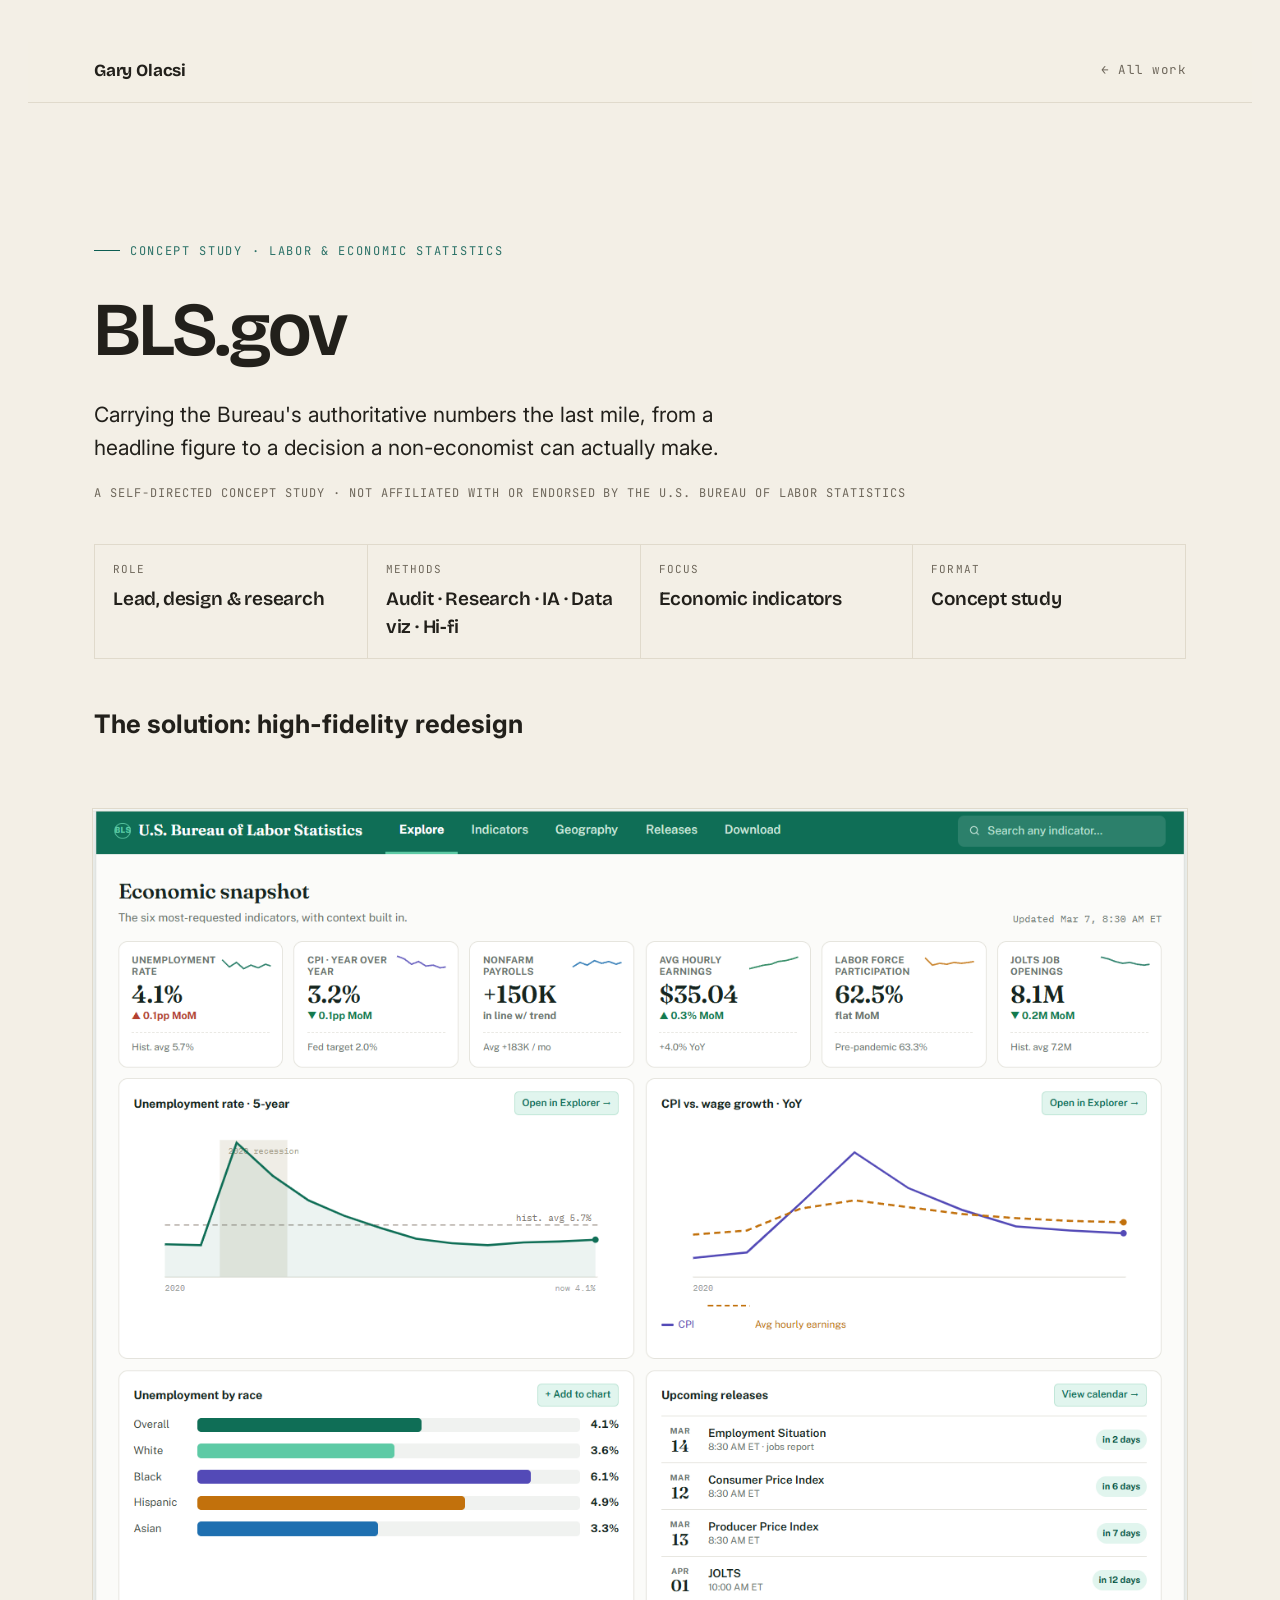
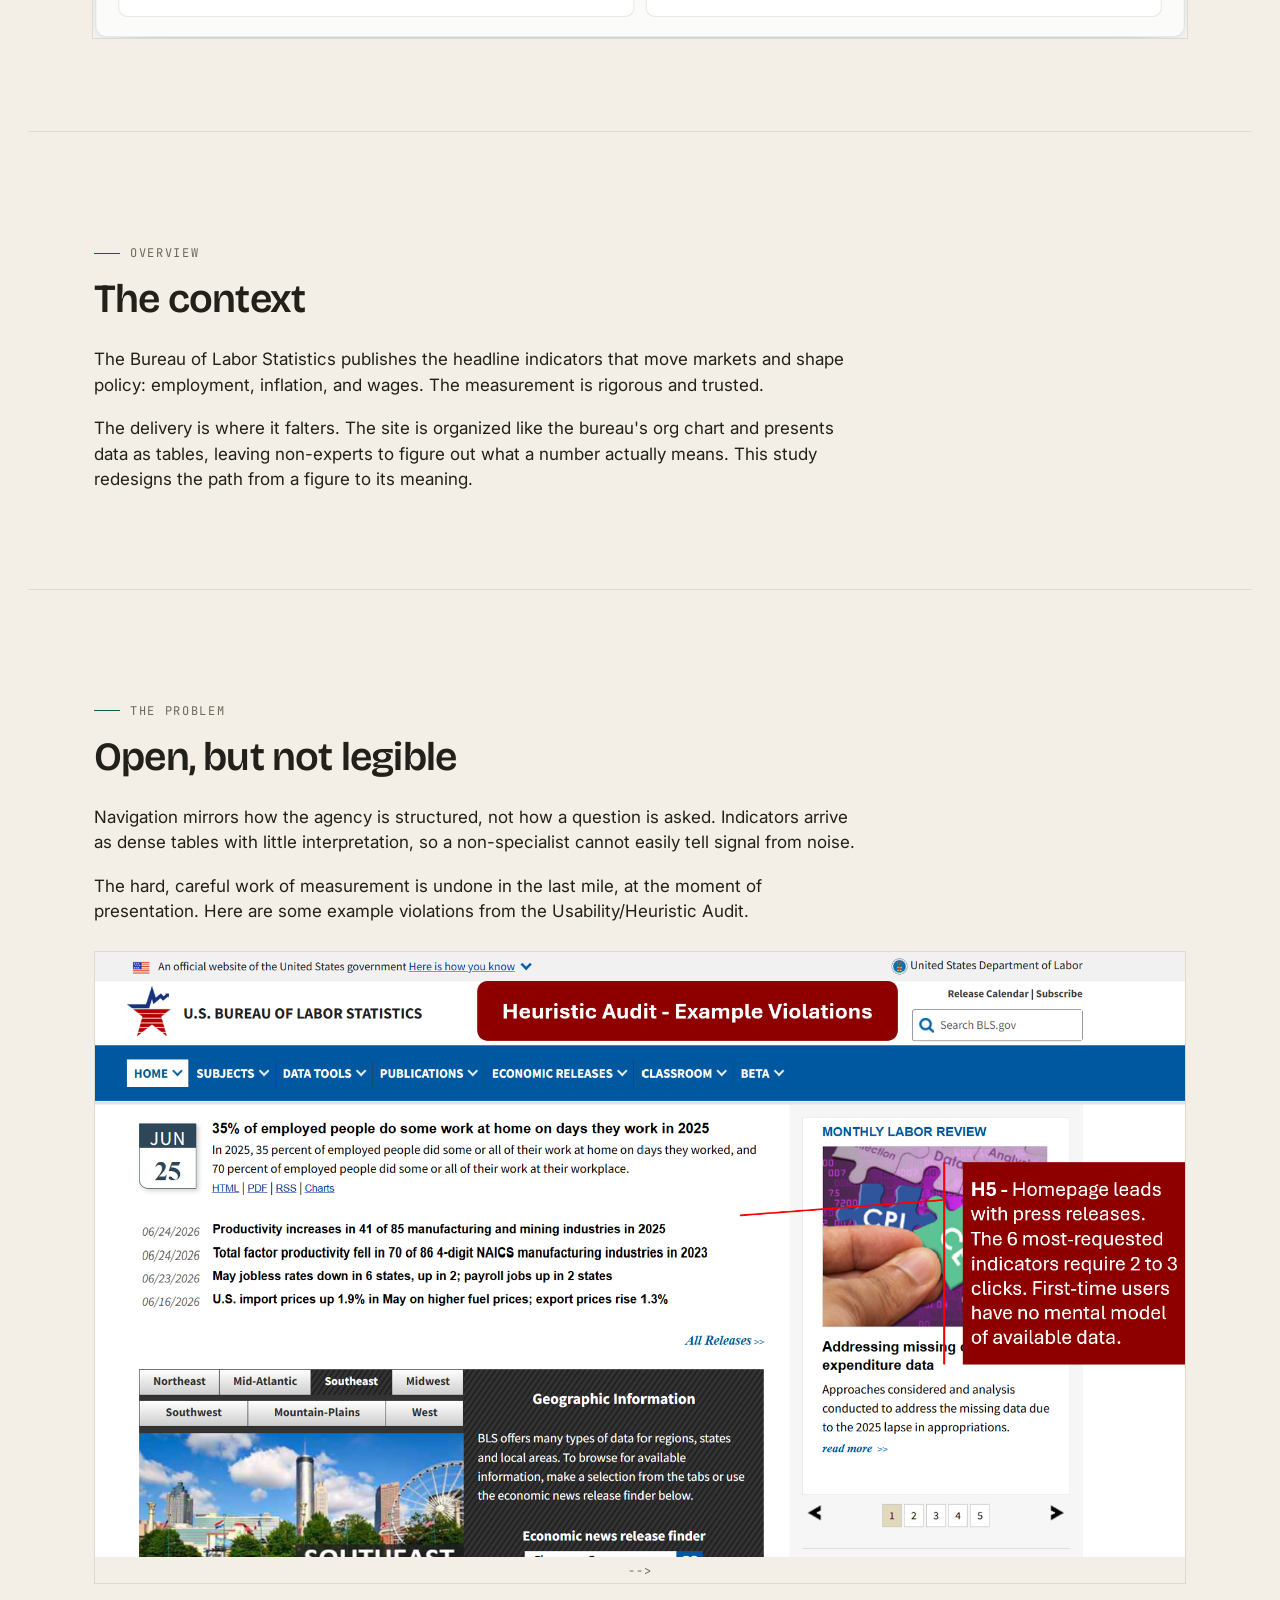
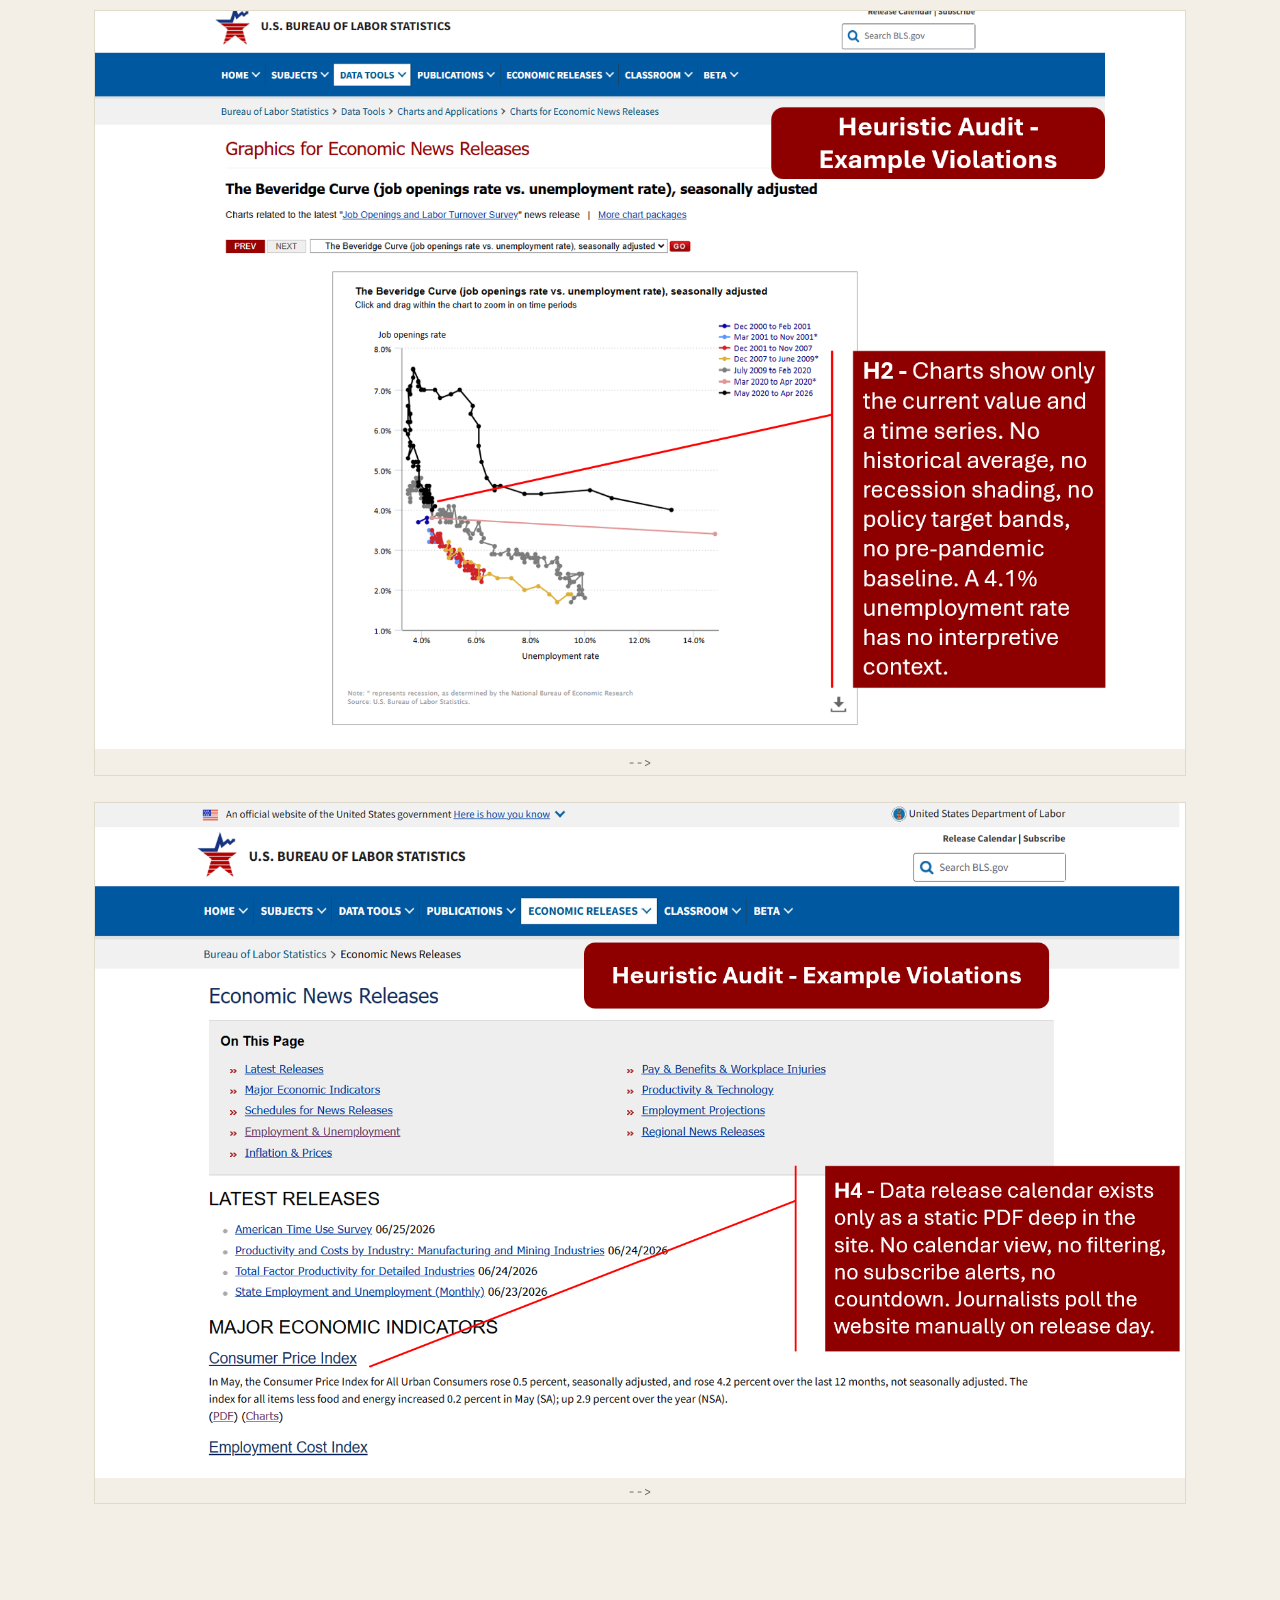
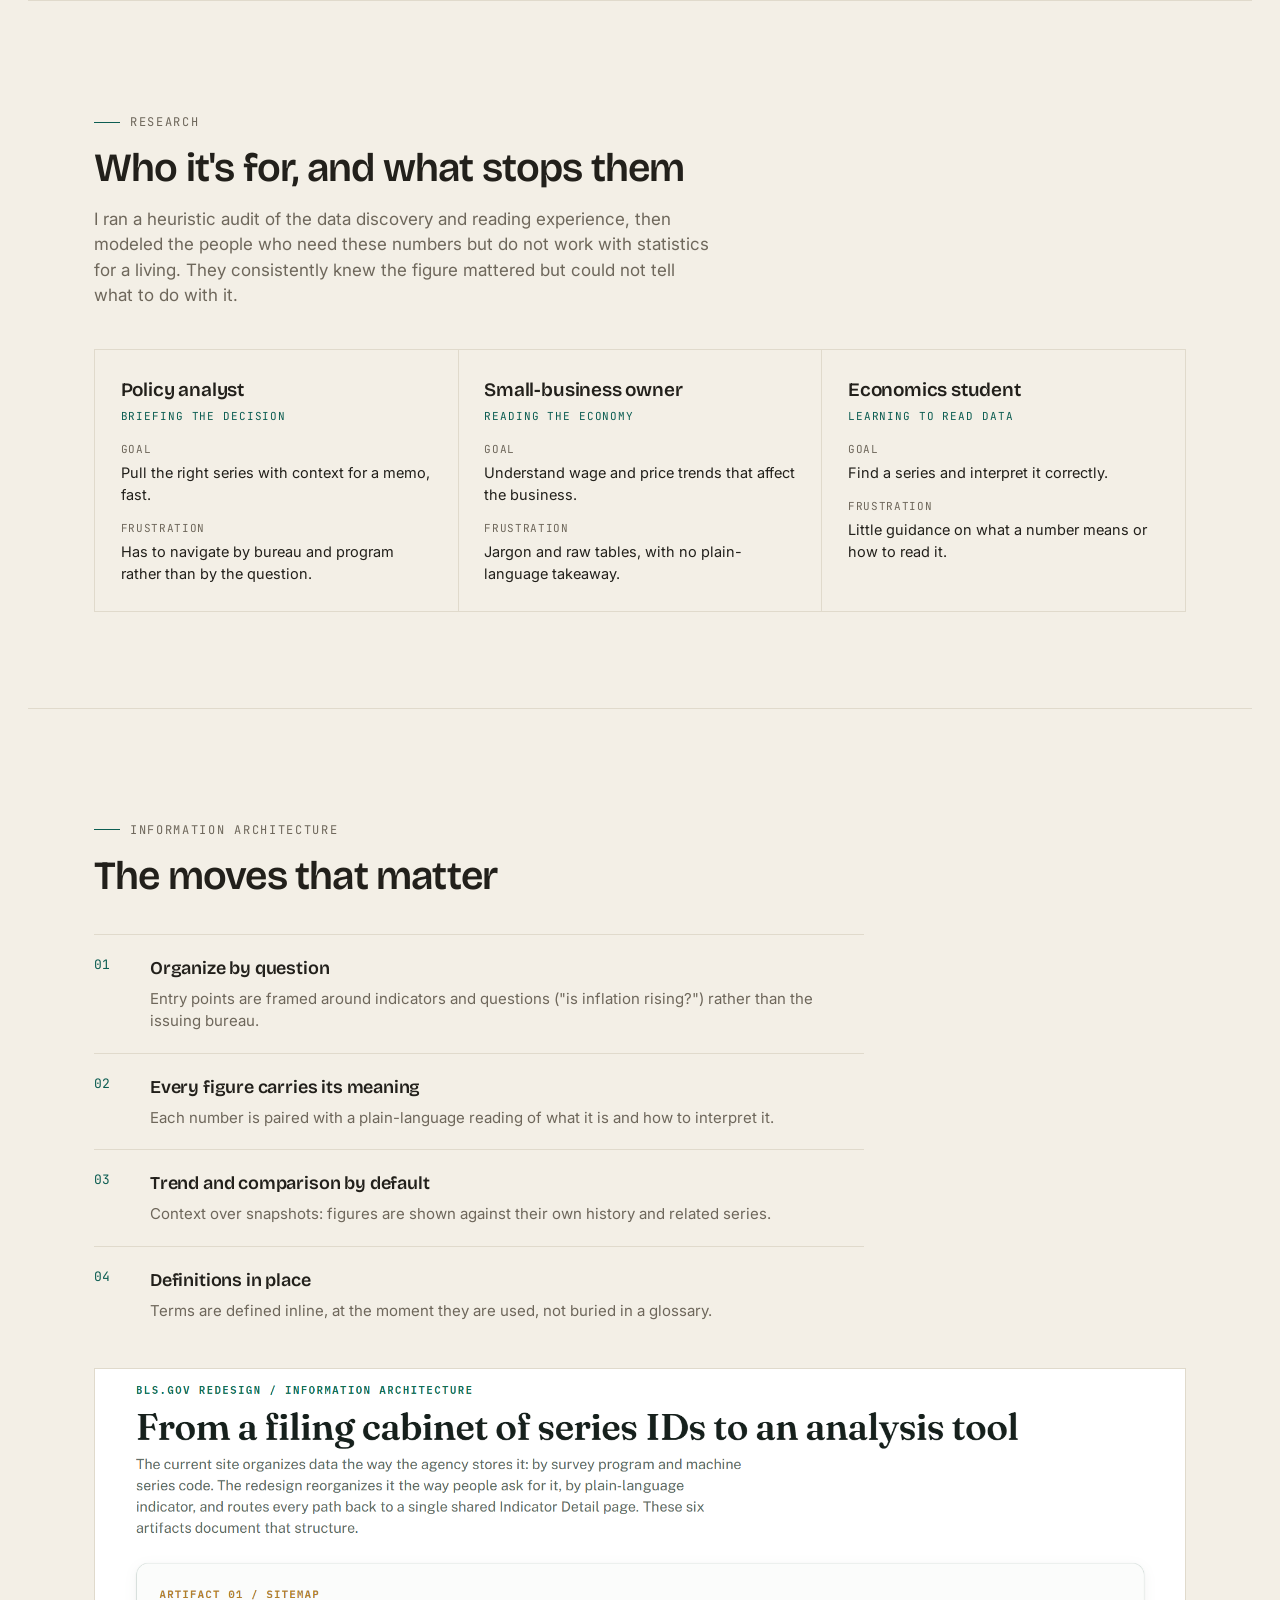
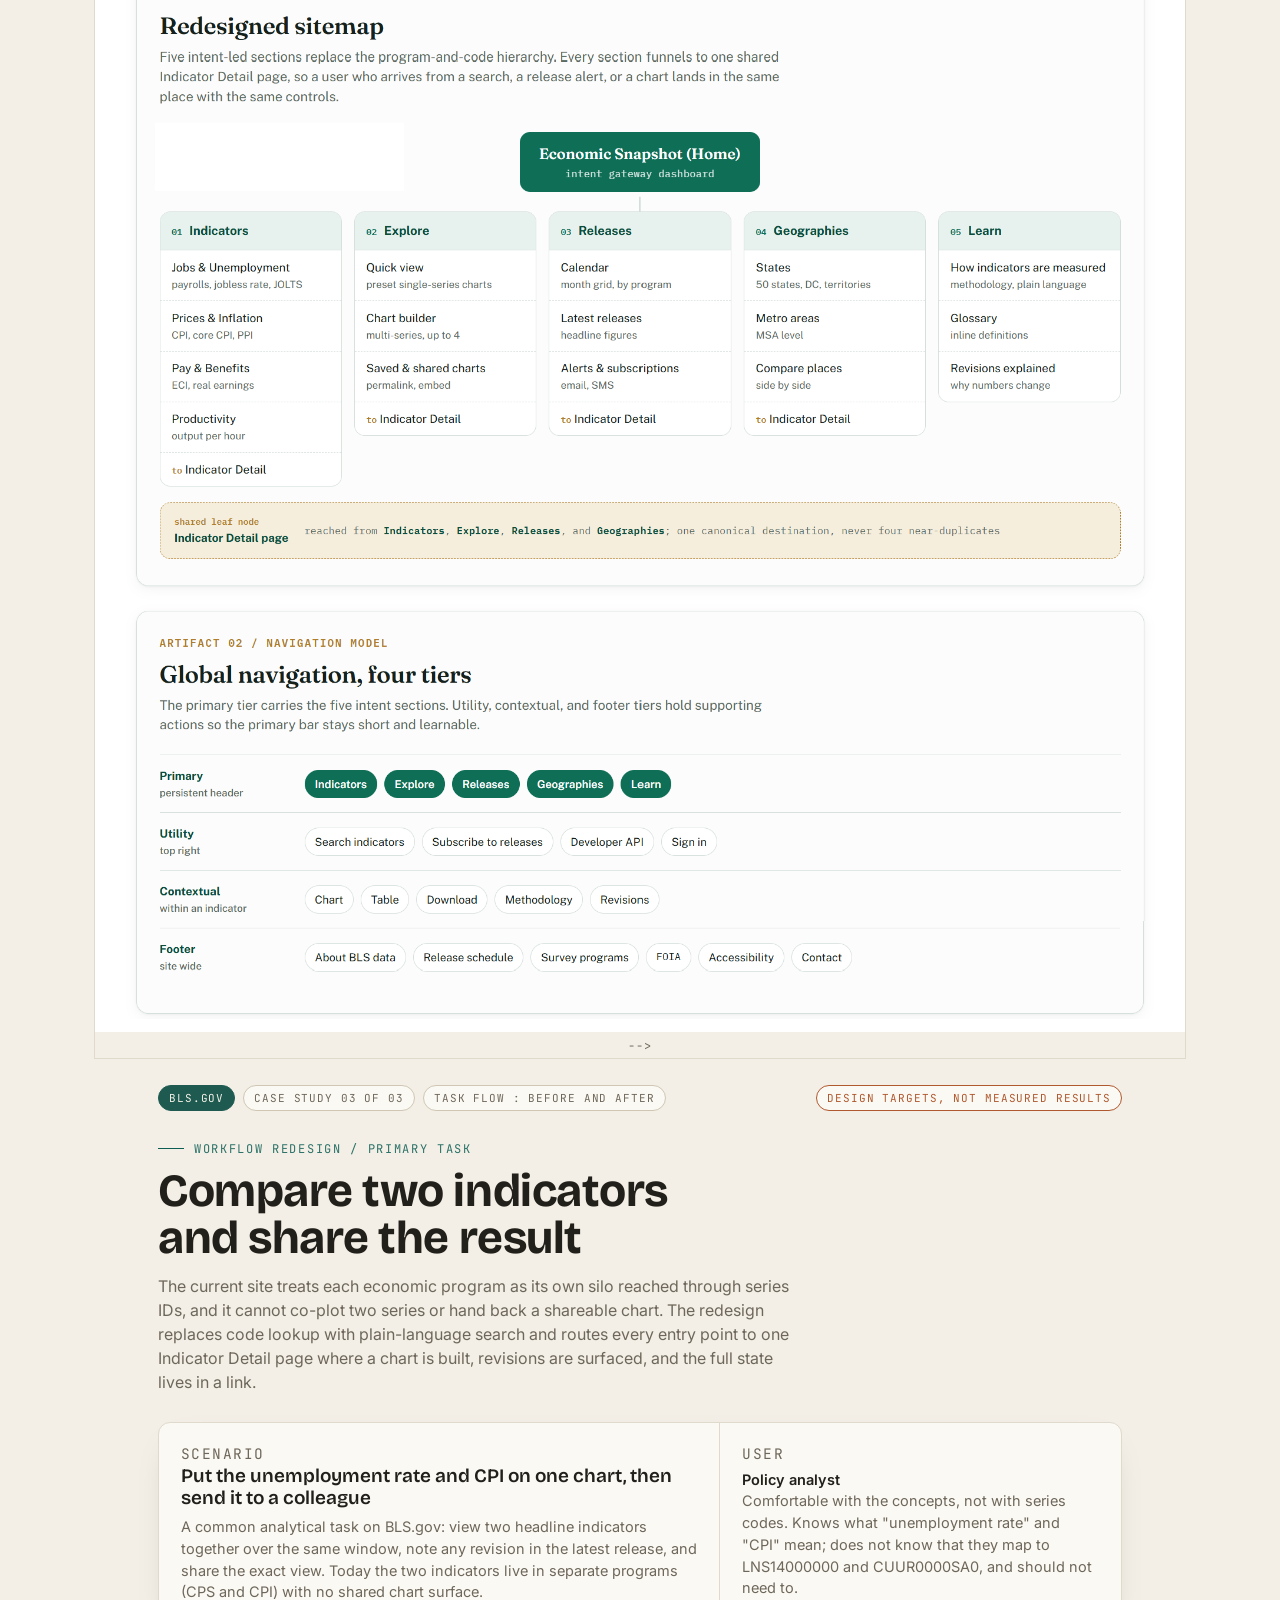
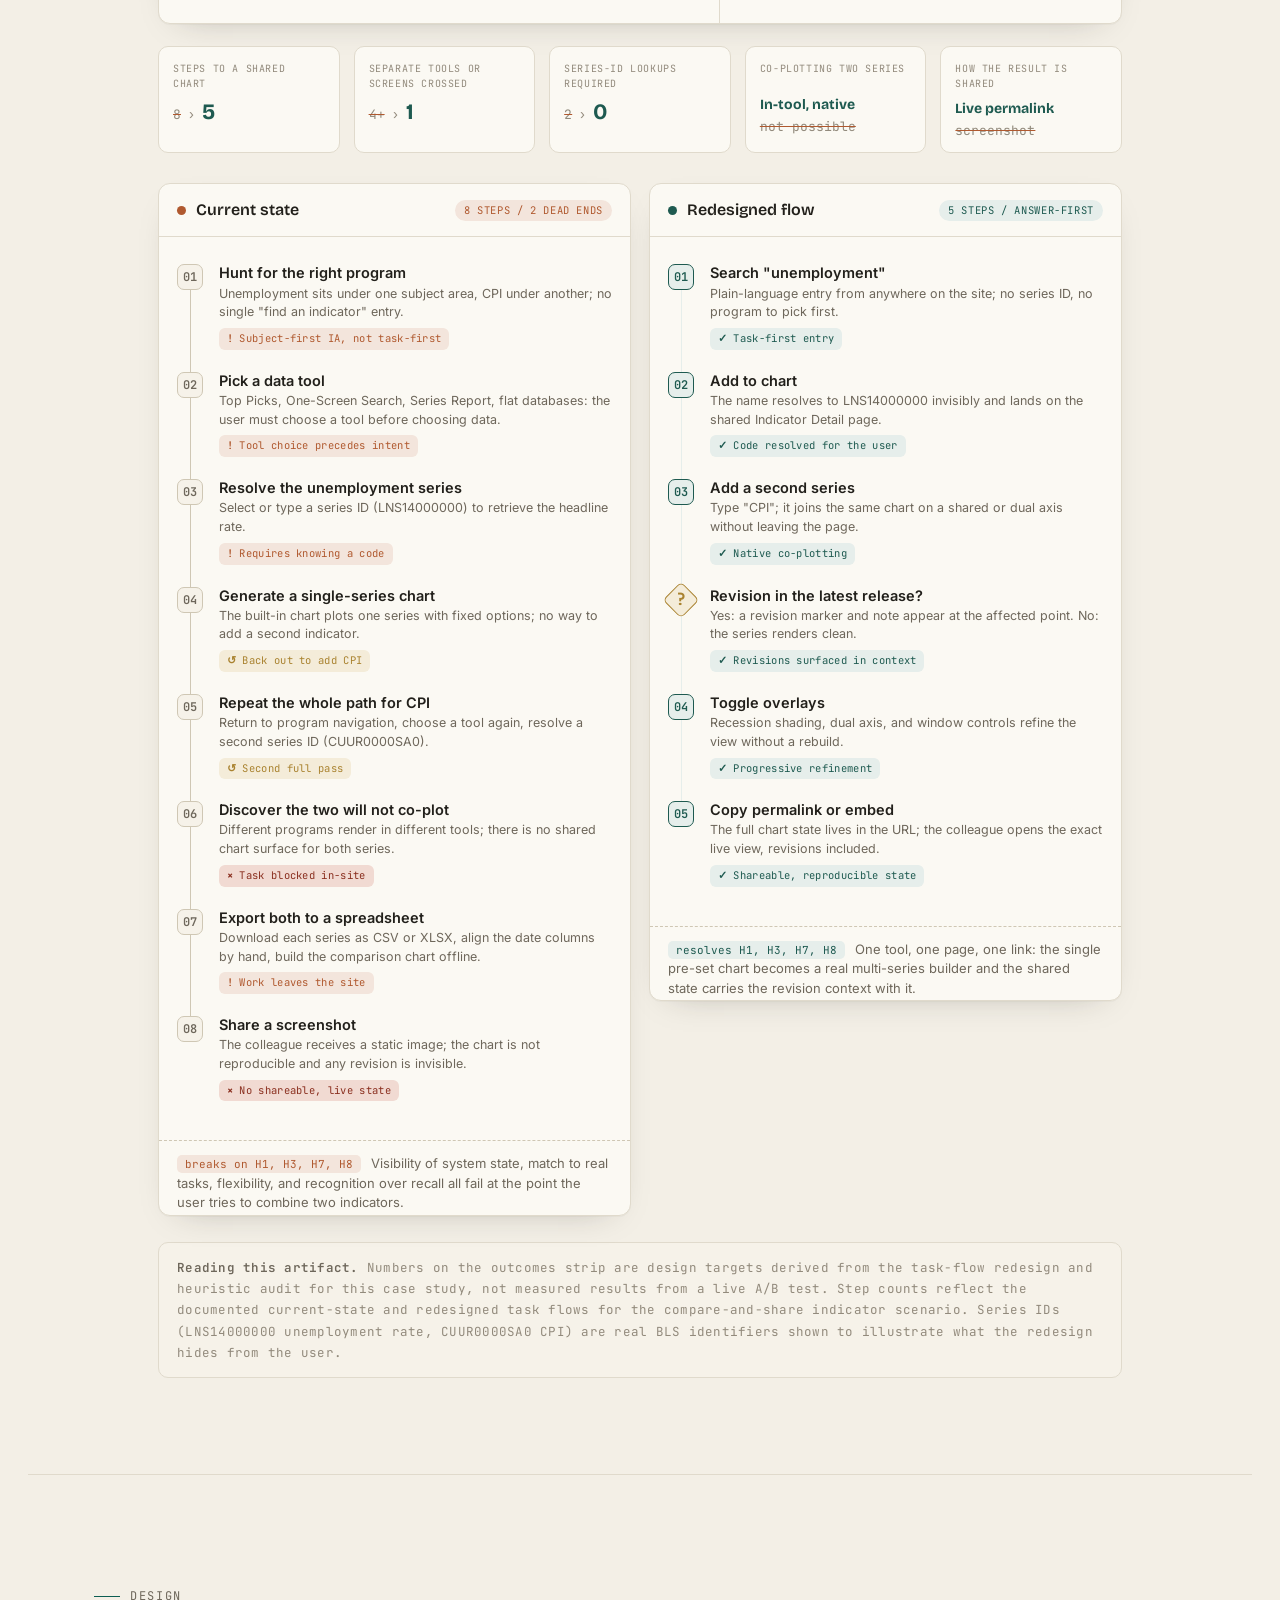
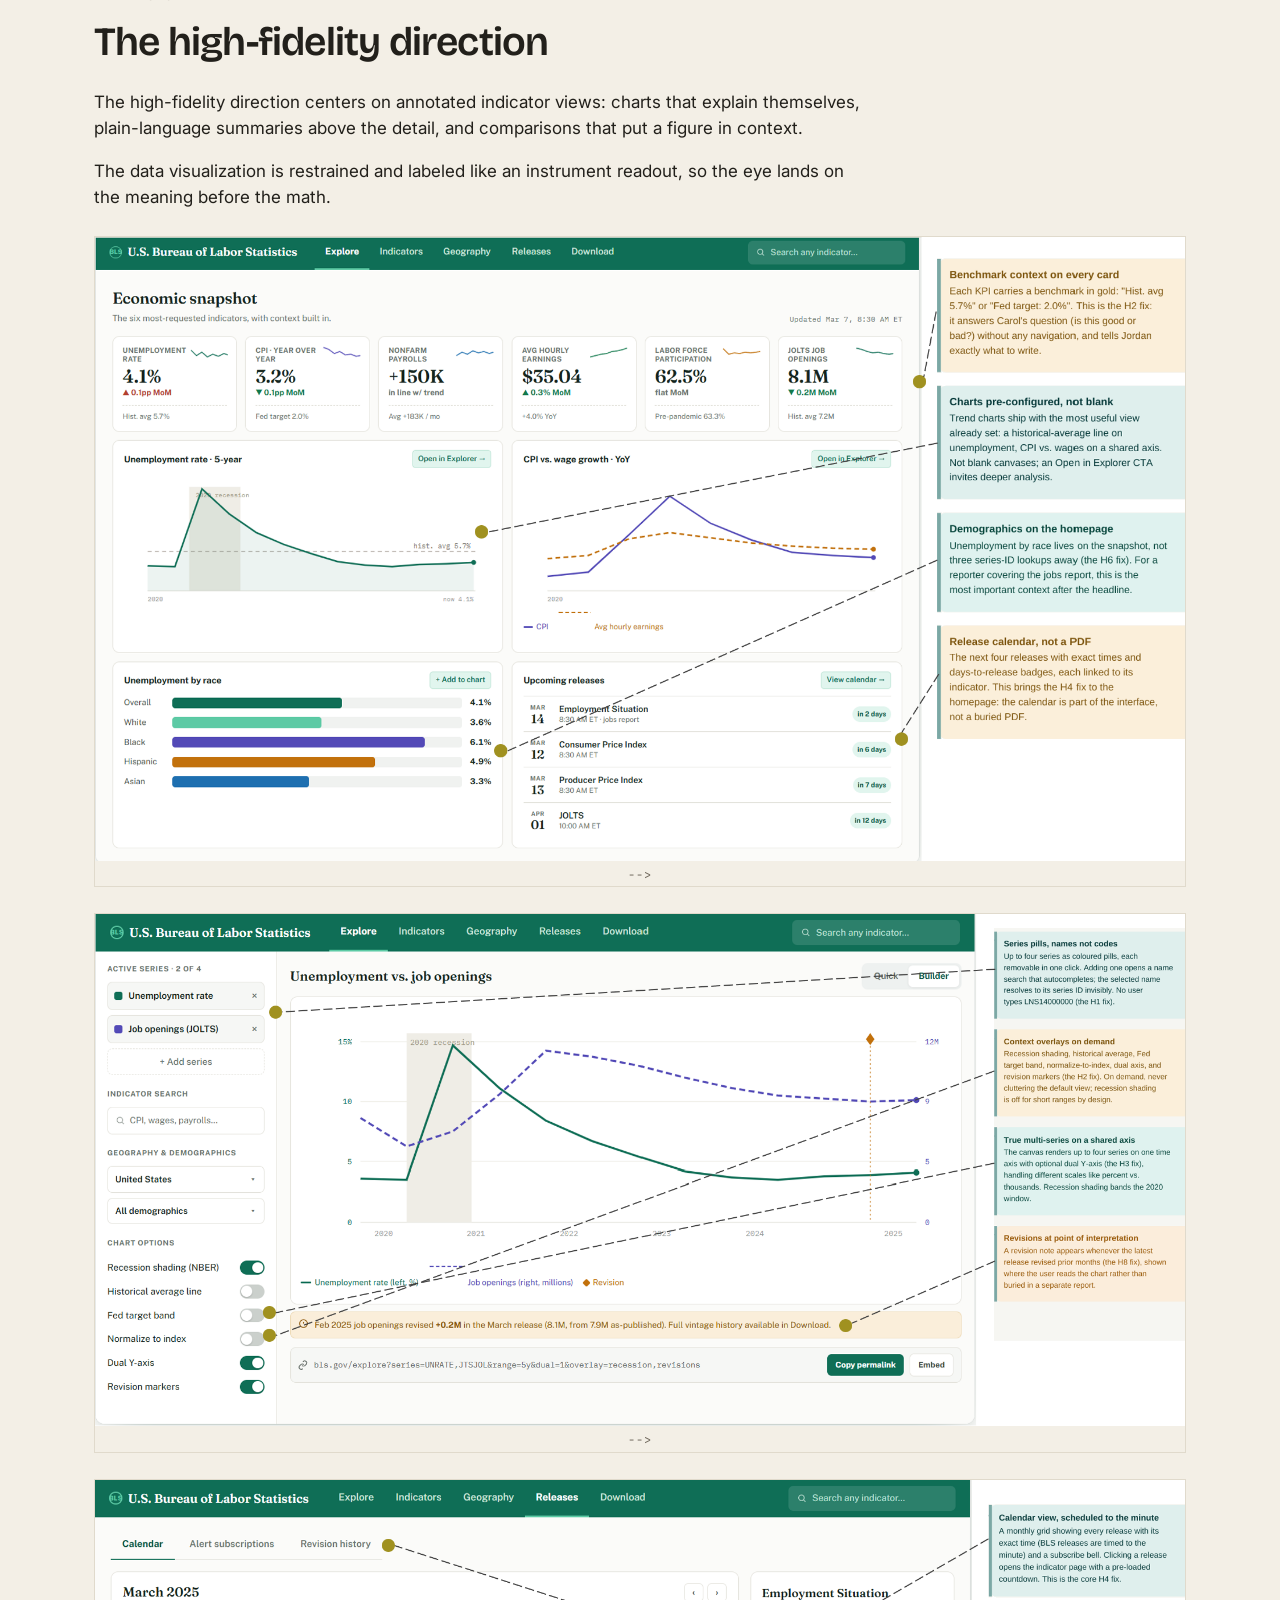
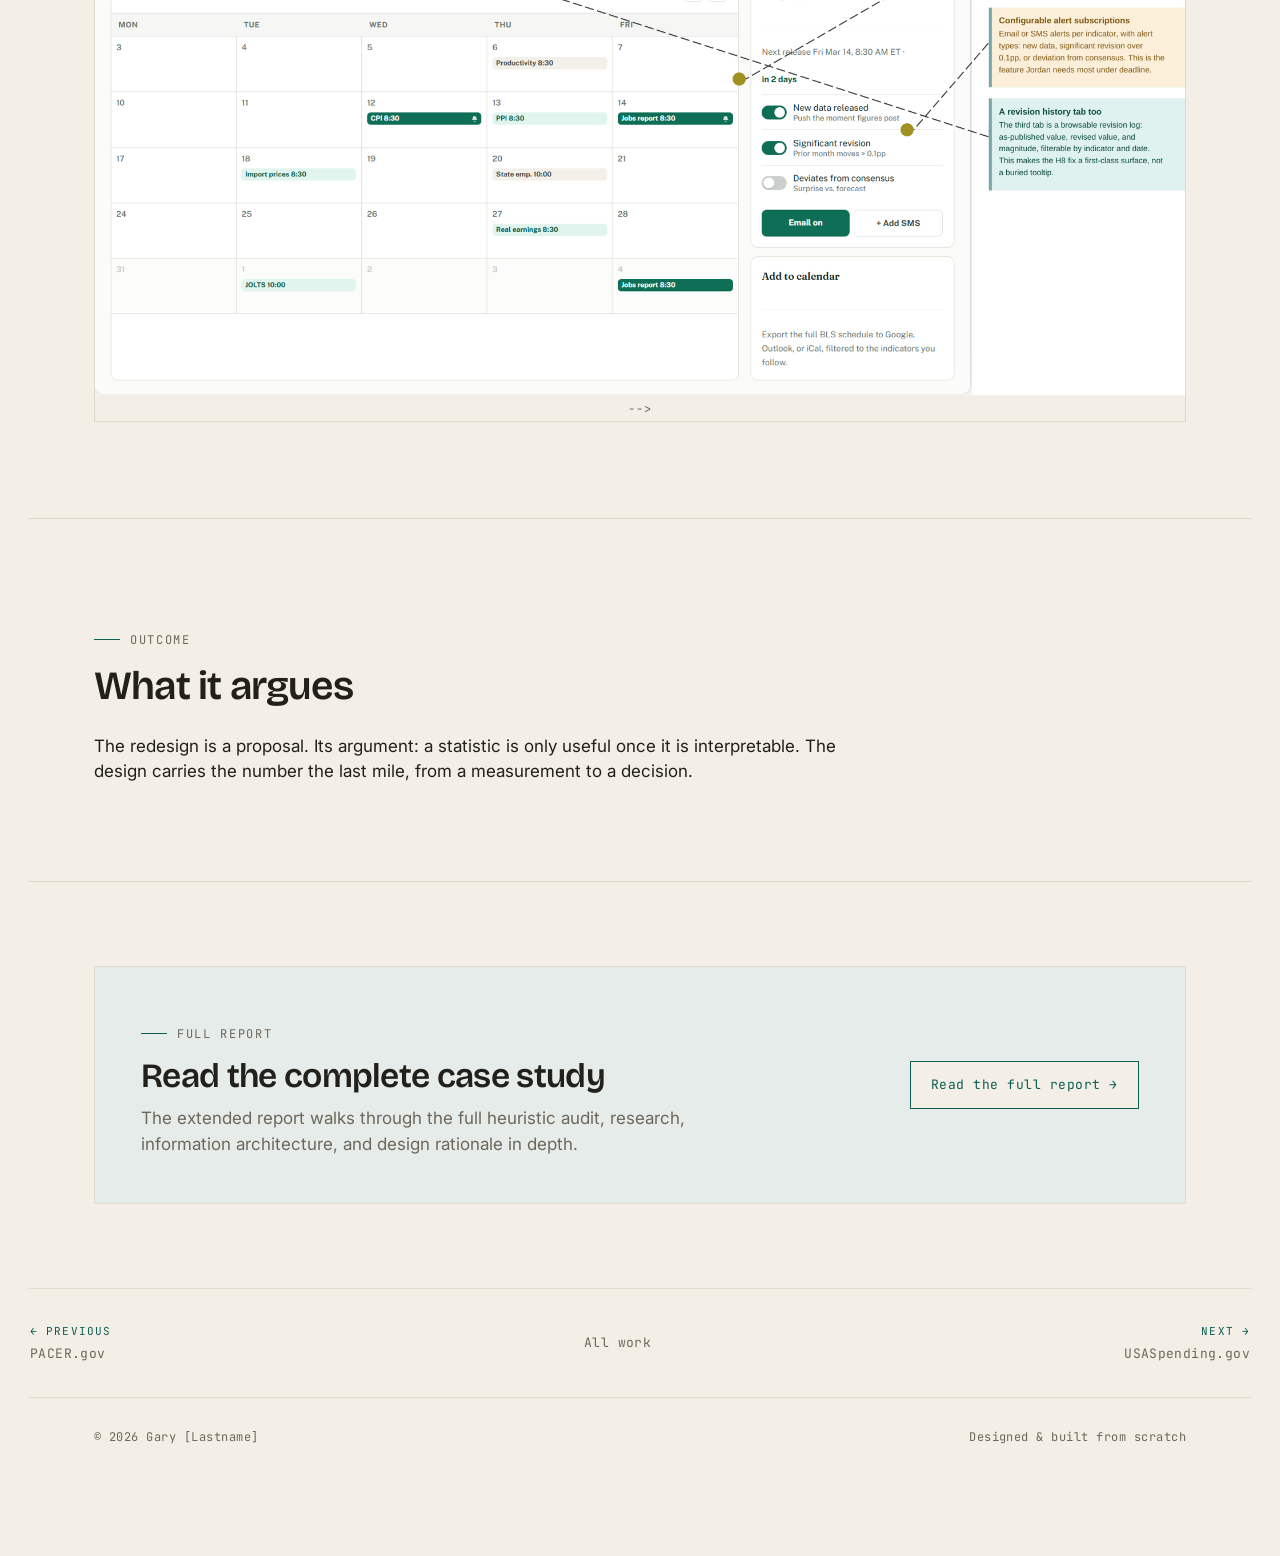
==== commit 258f4a56: "Update bls.html" ====
--- a/bls.html
+++ b/bls.html
@@ -38,7 +38,8 @@
           <div class="cell"><span class="k">Focus</span><span class="v">Economic indicators</span></div>
           <div class="cell"><span class="k">Format</span><span class="v">Concept study</span></div>
         </div>
-
+      <br>
+      <h2>The solution: high-fidelity redesign</h2>
       </div>
       <!-- EDIT: replace the span with <img src="images/bls-hero2.png" alt="..."> -->
       <div class="wrap-wide">
